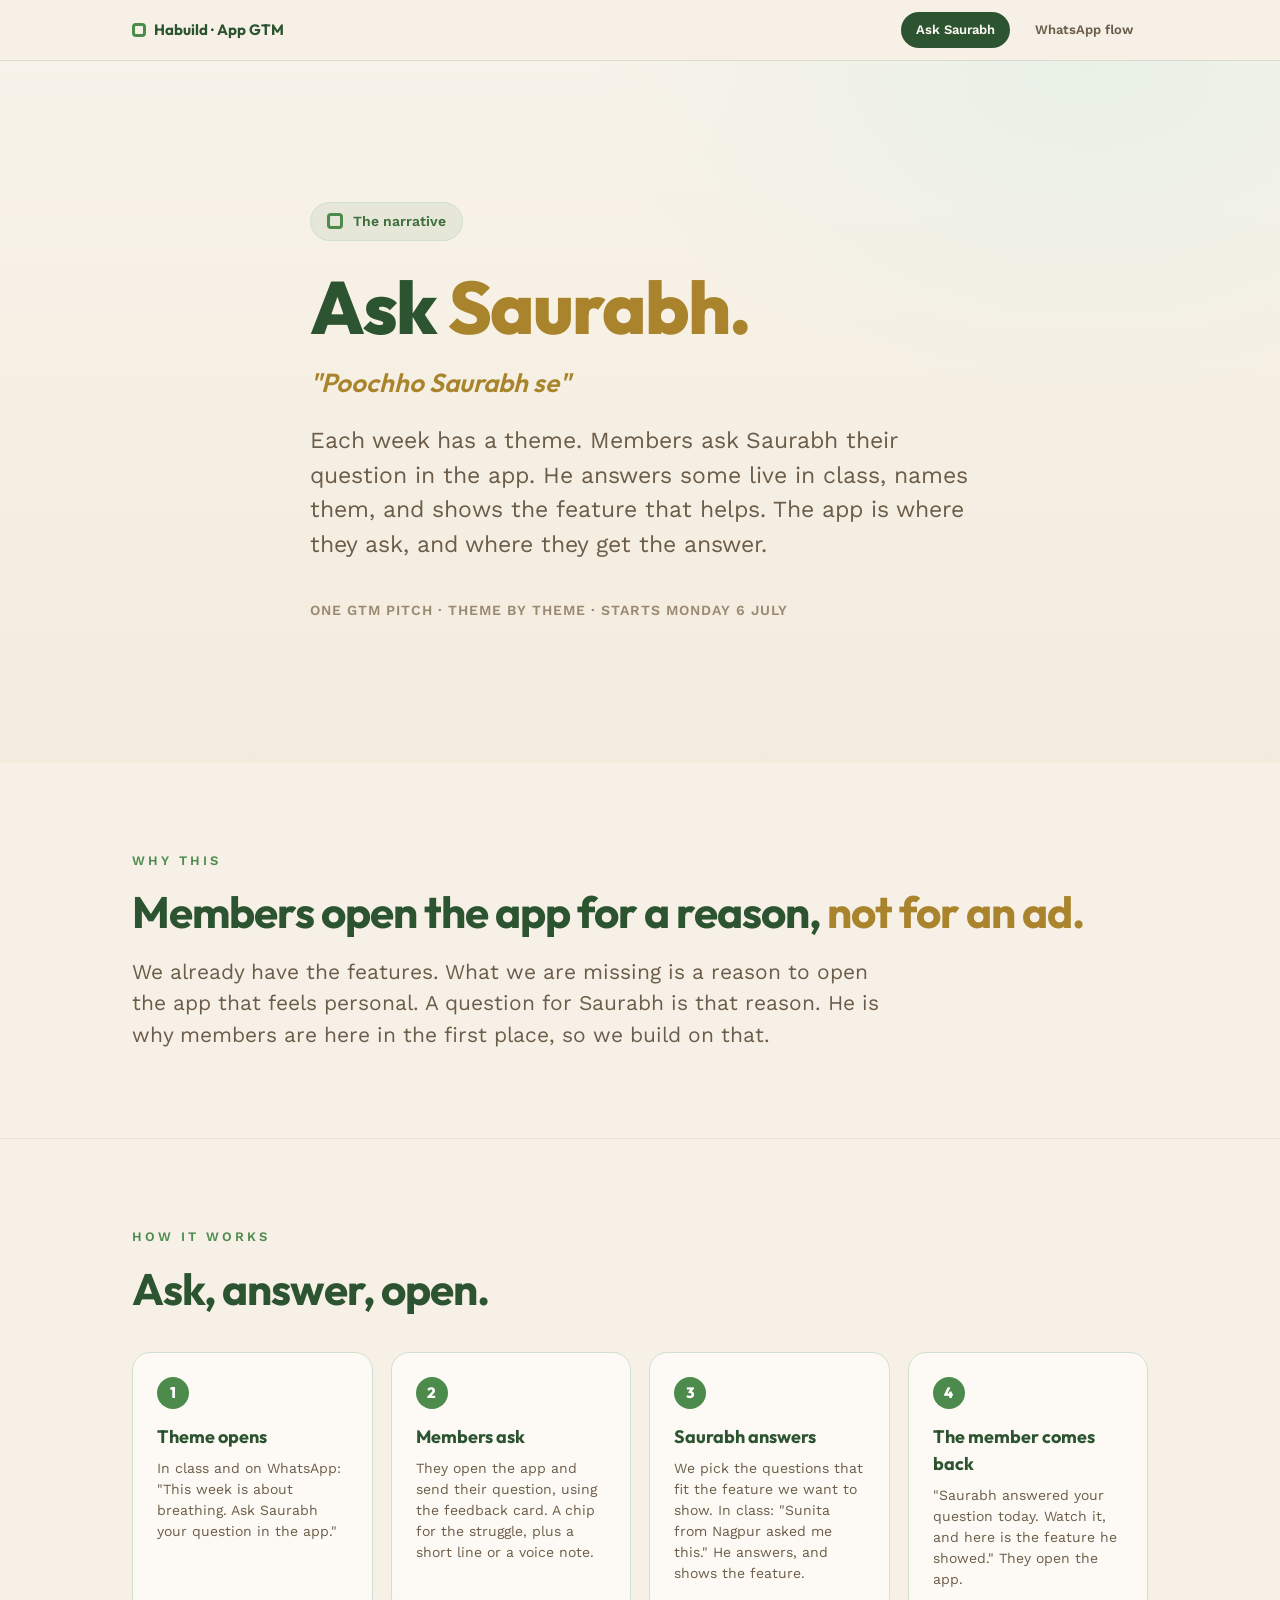
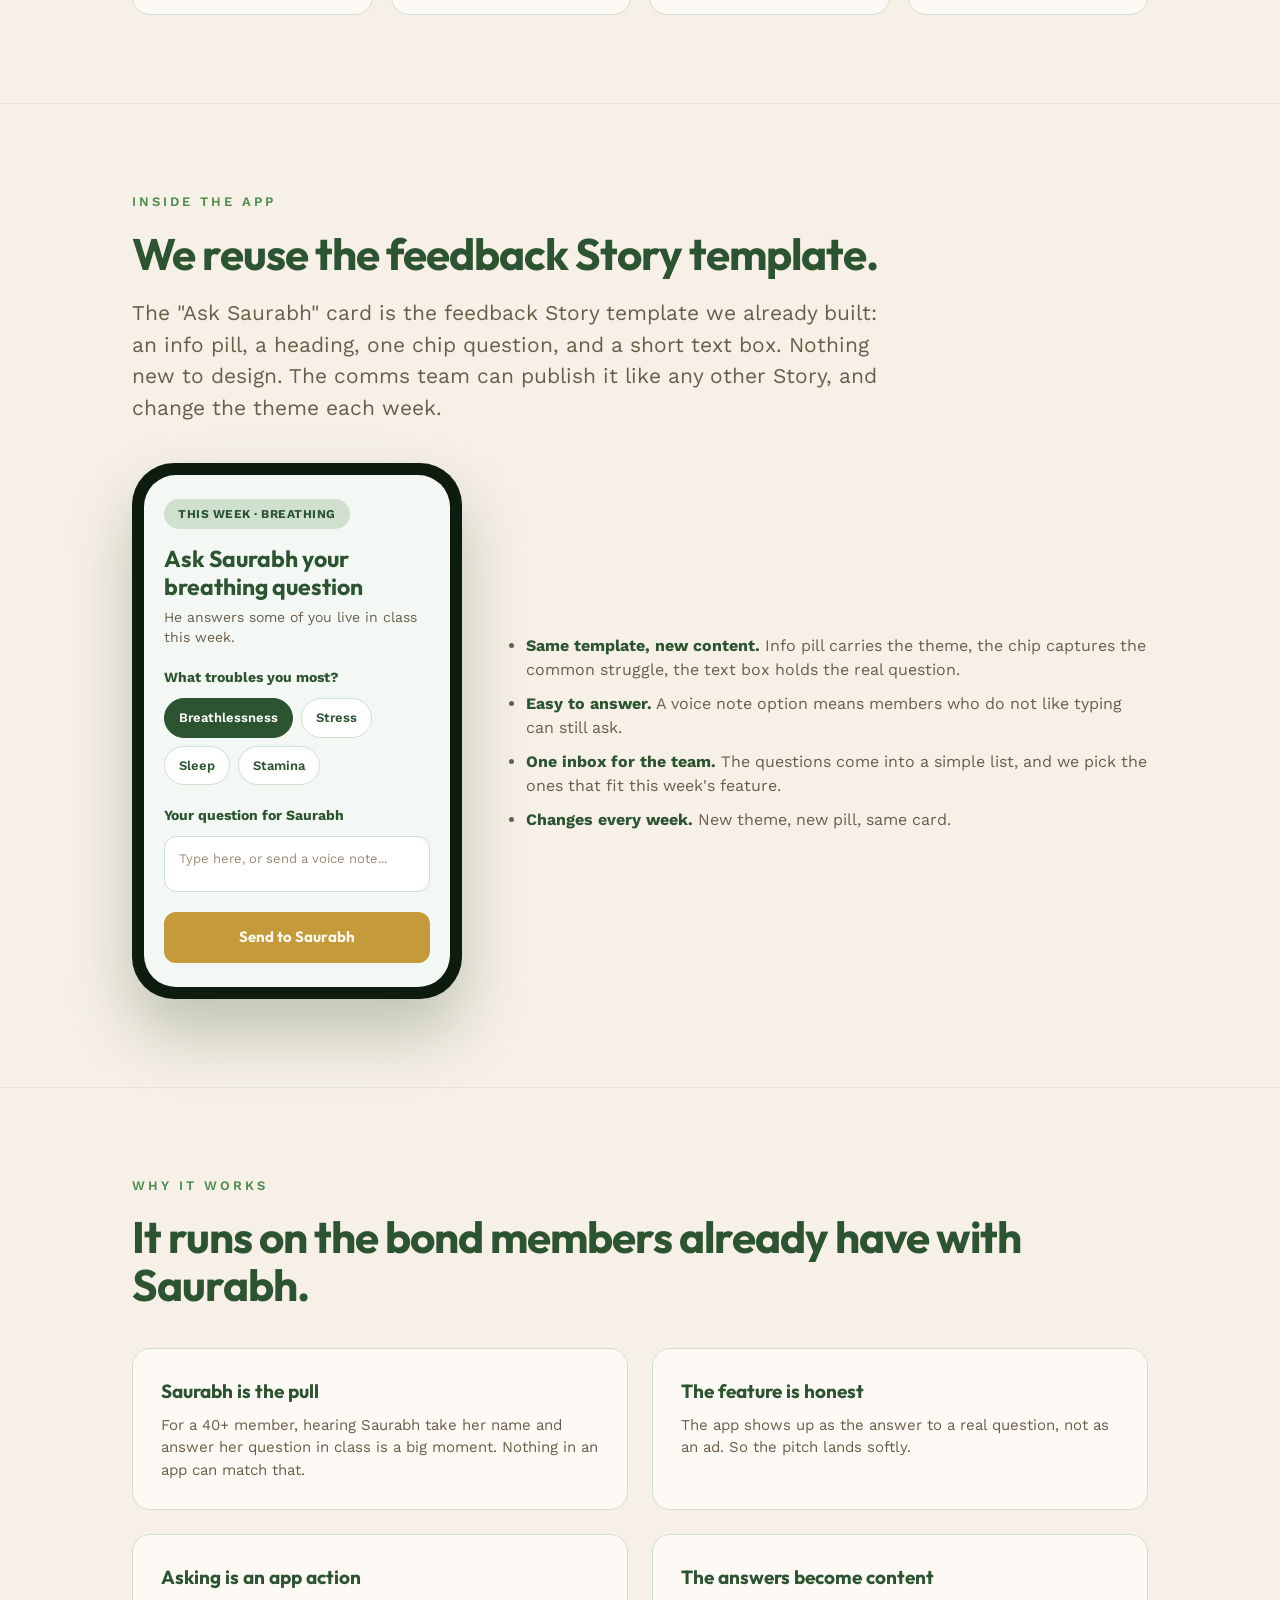
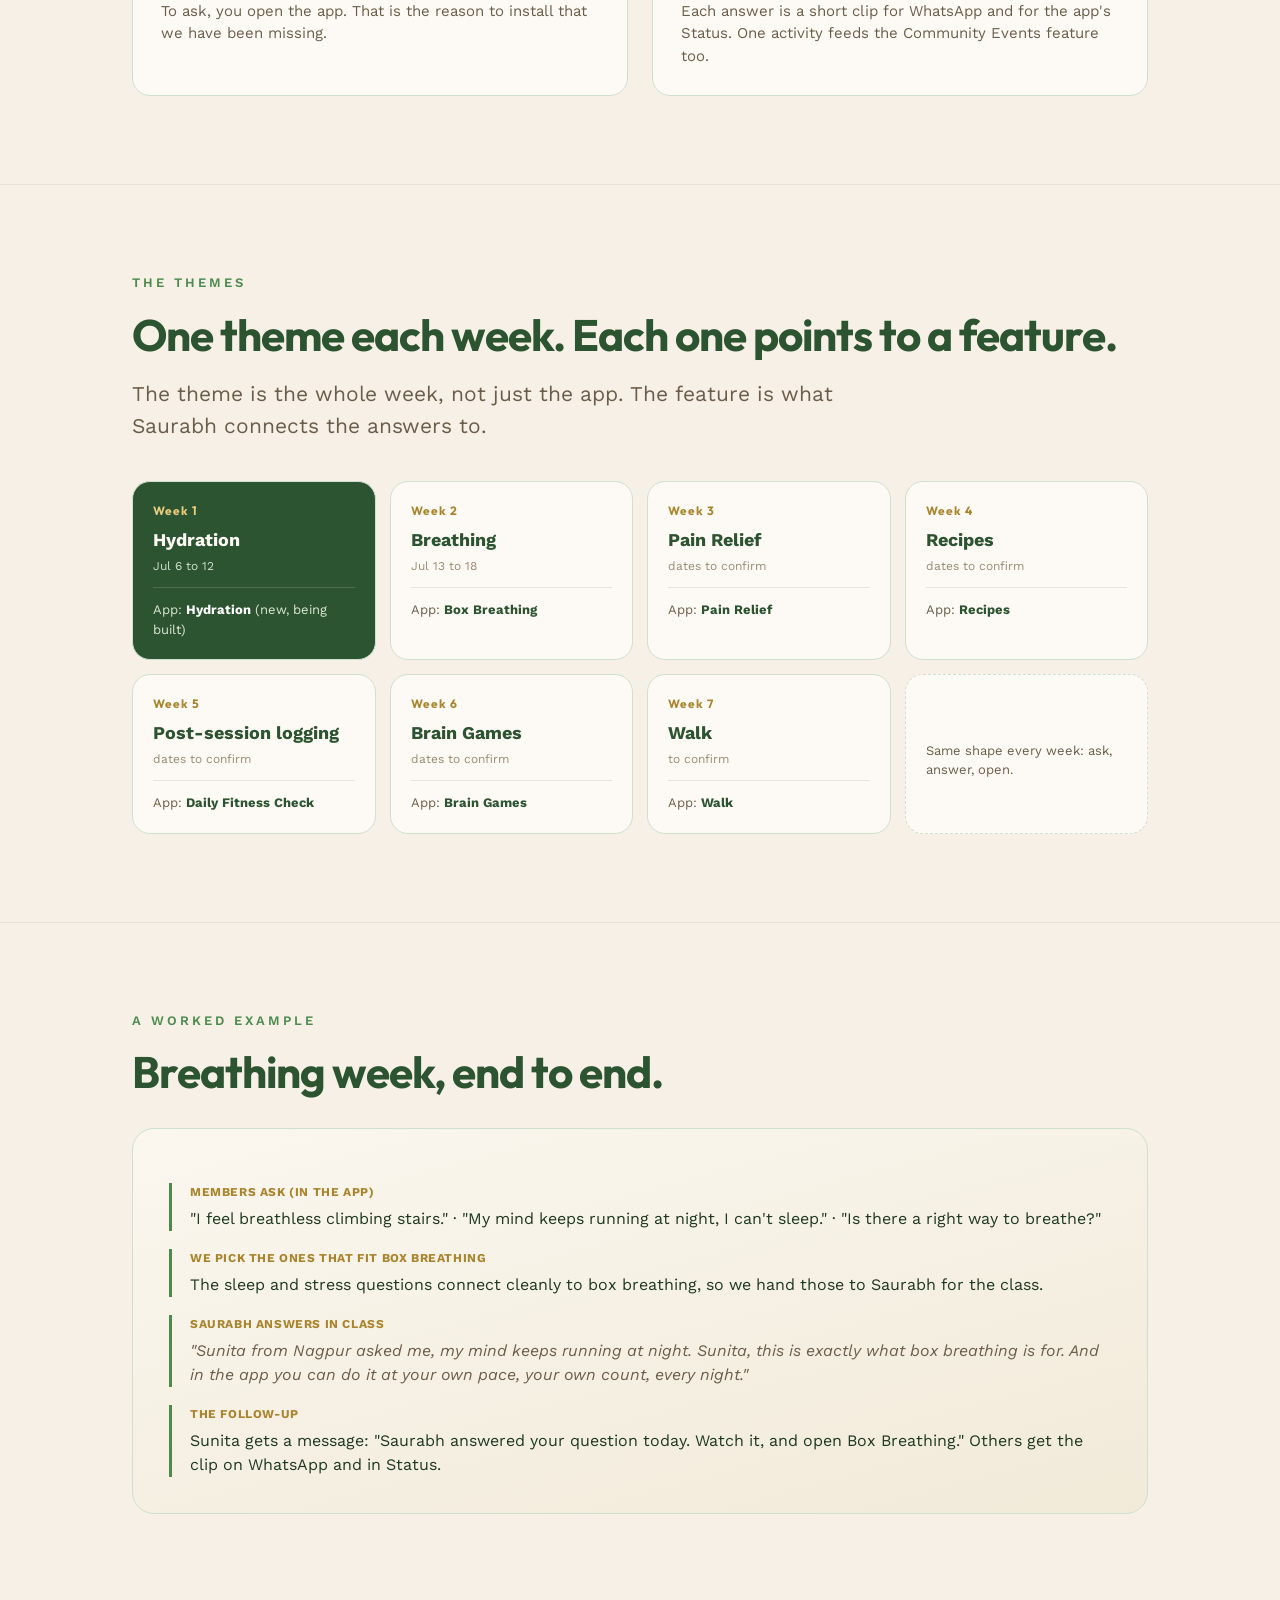
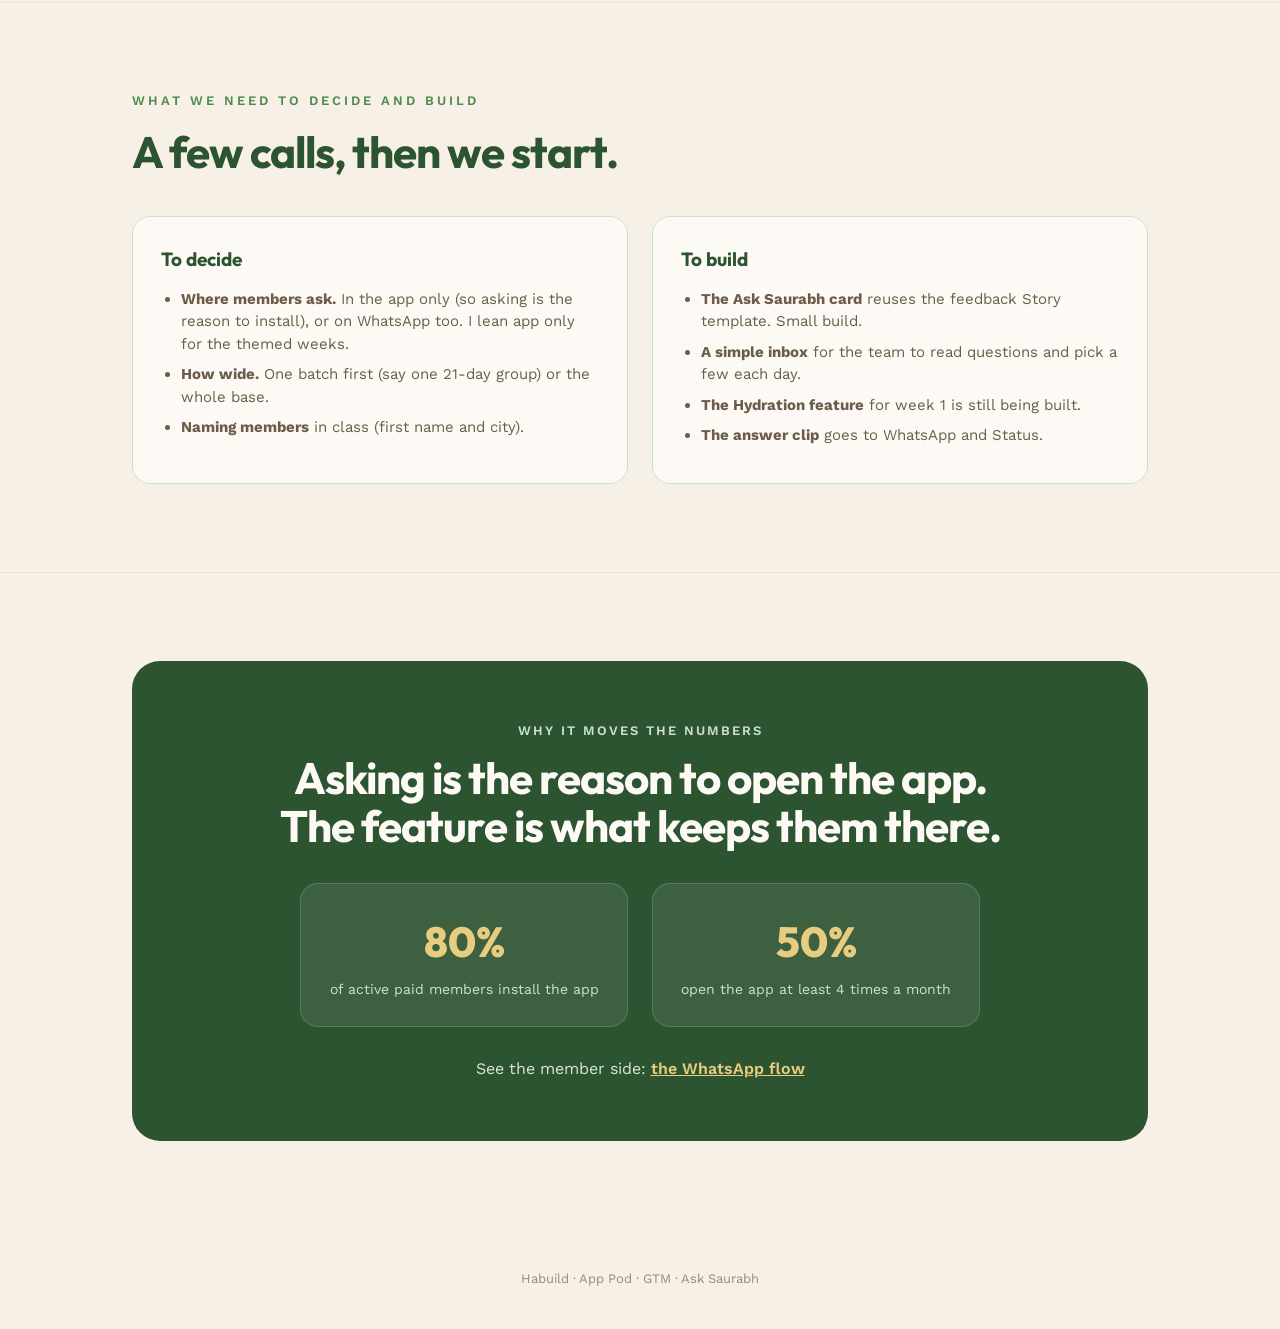
==== gtm-pitch-ask-saurabh.html @ f0193fdb "Add Ask Saurabh GTM pitch, set as landing" ====
<!DOCTYPE html>
<html lang="en">
<head>
<meta charset="UTF-8" />
<meta name="viewport" content="width=device-width, initial-scale=1.0" />
<title>Habuild App GTM · Ask Saurabh</title>
<link rel="stylesheet" href="deck.css">
<style>
  .askwrap{display:flex;gap:44px;align-items:center;margin-top:40px;flex-wrap:wrap;}
  .askphone{width:330px;flex-shrink:0;background:#0e1c10;border-radius:42px;padding:12px;box-shadow:0 34px 64px rgba(45,84,48,.28);}
  .askscreen{background:#f4f8f4;border-radius:32px;overflow:hidden;padding:24px 20px;}
  .story-pill{display:inline-block;font-size:12px;font-weight:700;color:#2d5430;background:#cfe0cf;padding:6px 14px;border-radius:999px;letter-spacing:.5px;}
  .story-h{font-family:'Outfit';font-weight:700;font-size:23px;color:#2d5430;margin-top:16px;line-height:1.2;}
  .story-sub{font-size:14px;color:#6b5d49;margin-top:8px;line-height:1.4;}
  .story-q{margin-top:20px;}
  .story-q .qt{font-weight:700;font-size:14px;color:#2d5430;margin-bottom:10px;}
  .chips2{display:flex;flex-wrap:wrap;gap:8px;}
  .chip2{font-size:13px;font-weight:600;color:#2d5430;background:#fff;border:1.5px solid #cfe0cf;padding:9px 14px;border-radius:999px;}
  .chip2.sel{background:#2d5430;color:#fff;border-color:#2d5430;}
  .story-ta{margin-top:8px;background:#fff;border:1.5px solid #cfe0cf;border-radius:12px;padding:12px 14px;font-size:13px;color:#9a8a72;min-height:56px;}
  .story-submit{margin-top:20px;background:#c49a3a;color:#fffaf0;text-align:center;font-family:'Outfit';font-weight:700;font-size:15px;padding:14px;border-radius:12px;}
  .askcopy{flex:1;min-width:280px;}
  .askcopy ul{margin:14px 0 0 0;padding-left:20px;}
  .askcopy li{font-size:16px;color:var(--warm);margin-bottom:10px;}
  .askcopy li b{color:var(--sage-700);}
  .loopgrid{display:grid;grid-template-columns:repeat(4,1fr);gap:18px;margin-top:40px;}
  .loopcard{background:var(--ivory);border:1px solid var(--sage-200);border-radius:18px;padding:24px;}
  .loopcard .n{font-family:'Outfit';font-weight:800;font-size:15px;color:#fff;background:var(--sage-500);width:32px;height:32px;border-radius:50%;display:flex;align-items:center;justify-content:center;}
  .loopcard h3{font-size:18px;color:var(--sage-700);margin-top:14px;}
  .loopcard p{font-size:14px;margin-top:8px;}
  .theme-cal{display:grid;grid-template-columns:repeat(4,1fr);gap:14px;margin-top:40px;}
  .tcard{background:var(--ivory);border:1px solid var(--sage-200);border-radius:18px;padding:20px;}
  .tcard.hero-week{background:var(--sage-700);}
  .tcard .wk{font-family:'Outfit';font-weight:700;font-size:12px;color:var(--gold-dk);letter-spacing:1px;}
  .tcard.hero-week .wk{color:#e8cc80;}
  .tcard .th{font-weight:700;font-size:18px;color:var(--sage-700);margin-top:6px;}
  .tcard.hero-week .th{color:var(--ivory);}
  .tcard .dt{font-size:12px;color:var(--warm-light);margin-top:4px;}
  .tcard.hero-week .dt{color:var(--sage-200);}
  .tcard .conn{font-size:13px;color:var(--warm);margin-top:12px;padding-top:12px;border-top:1px solid rgba(45,84,48,.12);}
  .tcard.hero-week .conn{color:#dbe8d6;border-top-color:rgba(255,255,255,.15);}
  .tcard .conn b{color:var(--sage-700);}
  .tcard.hero-week .conn b{color:#fff;}
  .example{background:linear-gradient(165deg,#fbf7ef,#f1ead9);border:1px solid var(--sage-200);border-radius:22px;padding:36px;margin-top:32px;}
  .example .step{margin-top:18px;padding-left:18px;border-left:3px solid var(--sage-500);}
  .example .step .lab{font-size:12px;font-weight:700;letter-spacing:.6px;text-transform:uppercase;color:var(--gold-dk);}
  .example .step p{font-size:16px;color:var(--ink);margin-top:6px;}
  .example .step em{color:var(--warm);font-style:italic;}
  @media(max-width:900px){.loopgrid,.theme-cal{grid-template-columns:1fr 1fr;}.askwrap{flex-direction:column;}}
</style>
</head>
<body>

<nav class="decknav"><div class="inner">
  <span class="brand"><span class="sq"></span> Habuild · App GTM</span>
  <a class="active" href="gtm-pitch-ask-saurabh.html">Ask Saurabh</a>
  <a href="whatsapp-flow-mockup.html">WhatsApp flow</a>
</div></nav>

<section class="hero">
  <div class="wrap">
    <span class="badge"><span class="breath-sq"></span> The narrative</span>
    <h1>Ask <span class="gold">Saurabh.</span></h1>
    <div class="hindi">"Poochho Saurabh se"</div>
    <p class="sub">Each week has a theme. Members ask Saurabh their question in the app. He answers some live in class, names them, and shows the feature that helps. The app is where they ask, and where they get the answer.</p>
    <div class="meta">One GTM pitch · theme by theme · starts Monday 6 July</div>
  </div>
</section>

<section>
  <div class="wrap">
    <div class="eyebrow">Why this</div>
    <h2>Members open the app for a reason, <span class="gold">not for an ad.</span></h2>
    <p class="lead">We already have the features. What we are missing is a reason to open the app that feels personal. A question for Saurabh is that reason. He is why members are here in the first place, so we build on that.</p>
  </div>
</section>

<section>
  <div class="wrap">
    <div class="eyebrow">How it works</div>
    <h2>Ask, answer, open.</h2>
    <div class="loopgrid">
      <div class="loopcard"><div class="n">1</div><h3>Theme opens</h3><p>In class and on WhatsApp: "This week is about breathing. Ask Saurabh your question in the app."</p></div>
      <div class="loopcard"><div class="n">2</div><h3>Members ask</h3><p>They open the app and send their question, using the feedback card. A chip for the struggle, plus a short line or a voice note.</p></div>
      <div class="loopcard"><div class="n">3</div><h3>Saurabh answers</h3><p>We pick the questions that fit the feature we want to show. In class: "Sunita from Nagpur asked me this." He answers, and shows the feature.</p></div>
      <div class="loopcard"><div class="n">4</div><h3>The member comes back</h3><p>"Saurabh answered your question today. Watch it, and here is the feature he showed." They open the app.</p></div>
    </div>
  </div>
</section>

<section>
  <div class="wrap">
    <div class="eyebrow">Inside the app</div>
    <h2>We reuse the feedback Story template.</h2>
    <p class="lead">The "Ask Saurabh" card is the feedback Story template we already built: an info pill, a heading, one chip question, and a short text box. Nothing new to design. The comms team can publish it like any other Story, and change the theme each week.</p>
    <div class="askwrap">
      <div class="askphone"><div class="askscreen">
        <span class="story-pill">THIS WEEK · BREATHING</span>
        <div class="story-h">Ask Saurabh your breathing question</div>
        <div class="story-sub">He answers some of you live in class this week.</div>
        <div class="story-q">
          <div class="qt">What troubles you most?</div>
          <div class="chips2">
            <span class="chip2 sel">Breathlessness</span>
            <span class="chip2">Stress</span>
            <span class="chip2">Sleep</span>
            <span class="chip2">Stamina</span>
          </div>
        </div>
        <div class="story-q">
          <div class="qt">Your question for Saurabh</div>
          <div class="story-ta">Type here, or send a voice note...</div>
        </div>
        <div class="story-submit">Send to Saurabh</div>
      </div></div>
      <div class="askcopy">
        <ul>
          <li><b>Same template, new content.</b> Info pill carries the theme, the chip captures the common struggle, the text box holds the real question.</li>
          <li><b>Easy to answer.</b> A voice note option means members who do not like typing can still ask.</li>
          <li><b>One inbox for the team.</b> The questions come into a simple list, and we pick the ones that fit this week's feature.</li>
          <li><b>Changes every week.</b> New theme, new pill, same card.</li>
        </ul>
      </div>
    </div>
  </div>
</section>

<section>
  <div class="wrap">
    <div class="eyebrow">Why it works</div>
    <h2>It runs on the bond members already have with Saurabh.</h2>
    <div class="grid2">
      <div class="gcard"><h3>Saurabh is the pull</h3><p style="font-size:15px;color:var(--warm);margin-top:8px;">For a 40+ member, hearing Saurabh take her name and answer her question in class is a big moment. Nothing in an app can match that.</p></div>
      <div class="gcard"><h3>The feature is honest</h3><p style="font-size:15px;color:var(--warm);margin-top:8px;">The app shows up as the answer to a real question, not as an ad. So the pitch lands softly.</p></div>
      <div class="gcard"><h3>Asking is an app action</h3><p style="font-size:15px;color:var(--warm);margin-top:8px;">To ask, you open the app. That is the reason to install that we have been missing.</p></div>
      <div class="gcard"><h3>The answers become content</h3><p style="font-size:15px;color:var(--warm);margin-top:8px;">Each answer is a short clip for WhatsApp and for the app's Status. One activity feeds the Community Events feature too.</p></div>
    </div>
  </div>
</section>

<section>
  <div class="wrap">
    <div class="eyebrow">The themes</div>
    <h2>One theme each week. Each one points to a feature.</h2>
    <p class="lead">The theme is the whole week, not just the app. The feature is what Saurabh connects the answers to.</p>
    <div class="theme-cal">
      <div class="tcard hero-week"><div class="wk">Week 1</div><div class="th">Hydration</div><div class="dt">Jul 6 to 12</div><div class="conn">App: <b>Hydration</b> (new, being built)</div></div>
      <div class="tcard"><div class="wk">Week 2</div><div class="th">Breathing</div><div class="dt">Jul 13 to 18</div><div class="conn">App: <b>Box Breathing</b></div></div>
      <div class="tcard"><div class="wk">Week 3</div><div class="th">Pain Relief</div><div class="dt">dates to confirm</div><div class="conn">App: <b>Pain Relief</b></div></div>
      <div class="tcard"><div class="wk">Week 4</div><div class="th">Recipes</div><div class="dt">dates to confirm</div><div class="conn">App: <b>Recipes</b></div></div>
      <div class="tcard"><div class="wk">Week 5</div><div class="th">Post-session logging</div><div class="dt">dates to confirm</div><div class="conn">App: <b>Daily Fitness Check</b></div></div>
      <div class="tcard"><div class="wk">Week 6</div><div class="th">Brain Games</div><div class="dt">dates to confirm</div><div class="conn">App: <b>Brain Games</b></div></div>
      <div class="tcard"><div class="wk">Week 7</div><div class="th">Walk</div><div class="dt">to confirm</div><div class="conn">App: <b>Walk</b></div></div>
      <div class="tcard" style="display:flex;align-items:center;justify-content:center;border-style:dashed;"><div class="conn" style="border:none;padding:0;">Same shape every week: ask, answer, open.</div></div>
    </div>
  </div>
</section>

<section>
  <div class="wrap">
    <div class="eyebrow">A worked example</div>
    <h2>Breathing week, end to end.</h2>
    <div class="example">
      <div class="step"><div class="lab">Members ask (in the app)</div><p>"I feel breathless climbing stairs." · "My mind keeps running at night, I can't sleep." · "Is there a right way to breathe?"</p></div>
      <div class="step"><div class="lab">We pick the ones that fit Box Breathing</div><p>The sleep and stress questions connect cleanly to box breathing, so we hand those to Saurabh for the class.</p></div>
      <div class="step"><div class="lab">Saurabh answers in class</div><p><em>"Sunita from Nagpur asked me, my mind keeps running at night. Sunita, this is exactly what box breathing is for. And in the app you can do it at your own pace, your own count, every night."</em></p></div>
      <div class="step"><div class="lab">The follow-up</div><p>Sunita gets a message: "Saurabh answered your question today. Watch it, and open Box Breathing." Others get the clip on WhatsApp and in Status.</p></div>
    </div>
  </div>
</section>

<section>
  <div class="wrap">
    <div class="eyebrow">What we need to decide and build</div>
    <h2>A few calls, then we start.</h2>
    <div class="grid2">
      <div class="gcard"><h3>To decide</h3><ul>
        <li><b>Where members ask.</b> In the app only (so asking is the reason to install), or on WhatsApp too. I lean app only for the themed weeks.</li>
        <li><b>How wide.</b> One batch first (say one 21-day group) or the whole base.</li>
        <li><b>Naming members</b> in class (first name and city).</li>
      </ul></div>
      <div class="gcard"><h3>To build</h3><ul>
        <li><b>The Ask Saurabh card</b> reuses the feedback Story template. Small build.</li>
        <li><b>A simple inbox</b> for the team to read questions and pick a few each day.</li>
        <li><b>The Hydration feature</b> for week 1 is still being built.</li>
        <li><b>The answer clip</b> goes to WhatsApp and Status.</li>
      </ul></div>
    </div>
  </div>
</section>

<section style="border-bottom:none;">
  <div class="wrap">
    <div class="close">
      <div class="small">Why it moves the numbers</div>
      <h2 style="margin-top:14px;">Asking is the reason to open the app.<br>The feature is what keeps them there.</h2>
      <div class="metricrow">
        <div class="metric"><div class="num">80%</div><div class="lbl">of active paid members install the app</div></div>
        <div class="metric"><div class="num">50%</div><div class="lbl">open the app at least 4 times a month</div></div>
      </div>
      <p style="color:#dbe8d6;margin-top:30px;font-size:16px;">See the member side: <a href="whatsapp-flow-mockup.html" style="color:#e8cc80;font-weight:600;">the WhatsApp flow</a></p>
    </div>
  </div>
</section>

<footer>Habuild · App Pod · GTM · Ask Saurabh</footer>
</body>
</html>
---- deck.css ----
/* Habuild GTM deck, shared styles */
@import url('https://fonts.googleapis.com/css2?family=Outfit:wght@400;500;600;700;800&family=Work+Sans:wght@300;400;500;600&display=swap');

:root{
 --cream:#f6f0e6; --cream-2:#efe7d8; --ivory:#fdfaf5;
 --ink:#1e3820; --sage-700:#2d5430; --sage-600:#3d6e3d; --sage-500:#4d8b4d;
 --sage-200:#cfe0cf; --sage-100:#e6f0e6;
 --warm:#6b5d49; --warm-light:#9a8a72;
 --gold:#c49a3a; --gold-dk:#a9842c;
 --maxw:1080px;
}
*{box-sizing:border-box;margin:0;padding:0}
html{scroll-behavior:smooth}
body{font-family:'Work Sans',system-ui,sans-serif;color:var(--ink);background:var(--cream);line-height:1.5;-webkit-font-smoothing:antialiased;}
h1,h2,h3,.dek{font-family:'Outfit',sans-serif;}
.wrap{max-width:var(--maxw);margin:0 auto;padding:0 32px;}
section{padding:88px 0;border-bottom:1px solid rgba(45,84,48,.08);}
.eyebrow{font-weight:600;font-size:13px;letter-spacing:3px;text-transform:uppercase;color:var(--sage-500);margin-bottom:18px;}
h2{font-size:44px;font-weight:700;line-height:1.08;color:var(--sage-700);letter-spacing:-1px;}
h2 .gold{color:var(--gold-dk);}
.lead{font-size:21px;color:var(--warm);max-width:760px;margin-top:20px;}
p{font-size:17px;color:var(--warm);}
em{font-style:italic;}

/* top deck nav */
.decknav{position:sticky;top:0;z-index:50;background:rgba(246,240,230,.92);backdrop-filter:blur(8px);border-bottom:1px solid rgba(45,84,48,.12);}
.decknav .inner{max-width:var(--maxw);margin:0 auto;padding:12px 32px;display:flex;align-items:center;gap:10px;flex-wrap:wrap;}
.decknav .brand{font-family:'Outfit';font-weight:700;color:var(--sage-700);font-size:15px;margin-right:auto;display:flex;align-items:center;gap:8px;}
.decknav .brand .sq{width:14px;height:14px;border:3px solid var(--sage-500);border-radius:4px;}
.decknav a{font-weight:600;font-size:13px;color:var(--warm);text-decoration:none;padding:7px 14px;border-radius:999px;border:1px solid transparent;}
.decknav a:hover{background:rgba(77,139,77,.08);}
.decknav a.active{background:var(--sage-700);color:var(--ivory);}

/* hero */
.hero{min-height:78vh;display:flex;flex-direction:column;justify-content:center;
 background:radial-gradient(900px 600px at 85% 0%, #e9f1e7 0%, rgba(233,241,231,0) 55%),linear-gradient(180deg,#f8f3ea 0%, #f3ebdd 100%);border-bottom:none;}
.hero .badge{display:inline-flex;align-items:center;gap:10px;font-weight:600;font-size:14px;color:var(--sage-600);background:rgba(77,139,77,.10);border:1px solid var(--sage-200);padding:8px 16px;border-radius:999px;width:max-content;}
.breath-sq{width:16px;height:16px;border:3px solid var(--sage-500);border-radius:4px;}
.hero h1{font-size:74px;font-weight:800;line-height:1.03;color:var(--sage-700);letter-spacing:-2px;margin:28px 0 0;}
.hero h1 .gold{color:var(--gold-dk);}
.hero .hindi{font-family:'Outfit';font-style:italic;font-weight:600;font-size:26px;color:var(--gold-dk);margin-top:18px;}
.hero .sub{font-size:23px;color:var(--warm);max-width:660px;margin-top:22px;}
.hero .meta{margin-top:38px;font-size:14px;letter-spacing:1px;color:var(--warm-light);text-transform:uppercase;font-weight:600;}

/* stats */
.statgrid{display:grid;grid-template-columns:repeat(3,1fr);gap:24px;margin-top:48px;}
.stat{background:var(--ivory);border:1px solid var(--sage-200);border-radius:20px;padding:32px;}
.stat .num{font-family:'Outfit';font-weight:800;font-size:50px;color:var(--gold-dk);line-height:1;}
.stat .lbl{margin-top:12px;font-size:15px;color:var(--warm);}

/* shift / feature-pattern band */
.band{background:var(--sage-700);color:var(--ivory);border-radius:28px;padding:60px;text-align:center;}
.band .small{color:var(--sage-200);font-weight:600;letter-spacing:2px;text-transform:uppercase;font-size:13px;}
.band h2{color:var(--ivory);font-size:40px;margin-top:14px;}
.band h2 .gold{color:#e8cc80;}
.band p{color:#dbe8d6;font-size:20px;max-width:680px;margin:20px auto 0;}
.band p b{color:#fff;}

/* narrative cards */
.narr-grid{display:grid;grid-template-columns:1fr 1fr;gap:28px;margin-top:48px;}
.narr{border-radius:24px;padding:40px;border:1px solid var(--sage-200);position:relative;overflow:hidden;}
.narr.a{background:linear-gradient(165deg,#fbf7ef,#f1ead9);}
.narr.b{background:linear-gradient(165deg,#eef4ec,#e3eede);}
.narr .tag{font-weight:700;font-size:13px;letter-spacing:2px;text-transform:uppercase;color:var(--sage-500);}
.narr h3{font-size:30px;color:var(--sage-700);margin-top:14px;line-height:1.12;font-weight:700;}
.narr .hindi{font-size:16px;color:var(--gold-dk);font-weight:600;margin-top:6px;font-style:italic;}
.narr .why{margin-top:20px;font-size:16px;color:var(--warm);}
.narr .sigwrap{margin-top:24px;padding-top:22px;border-top:1px dashed rgba(45,84,48,.2);}
.narr .siglabel{font-size:12px;letter-spacing:1.5px;text-transform:uppercase;color:var(--warm-light);font-weight:600;}
.narr .sig{margin-top:8px;font-family:'Outfit';font-weight:600;font-size:19px;color:var(--sage-700);}
.narr .quote{margin-top:18px;font-size:15px;color:var(--warm);font-style:italic;background:rgba(255,255,255,.55);border-left:3px solid var(--sage-500);padding:14px 16px;border-radius:8px;}
.narr .gobtn{display:inline-flex;margin-top:24px;background:var(--sage-700);color:var(--ivory);font-family:'Outfit';font-weight:700;font-size:15px;padding:13px 24px;border-radius:999px;text-decoration:none;}
.narr.a .gobtn{background:var(--gold);box-shadow:0 10px 24px rgba(169,132,44,.3);}

.when{display:grid;grid-template-columns:1fr 1fr;gap:20px;margin-top:28px;}
.when div{background:var(--ivory);border:1px solid var(--sage-200);border-radius:16px;padding:22px;font-size:15px;color:var(--warm);}
.when b{color:var(--sage-700);}

/* calendar */
.cal{display:grid;grid-template-columns:repeat(6,1fr);gap:14px;margin-top:44px;}
.week{background:var(--ivory);border:1px solid var(--sage-200);border-radius:18px;padding:20px 16px;display:flex;flex-direction:column;gap:8px;}
.week .wk{font-family:'Outfit';font-weight:700;font-size:13px;color:var(--gold-dk);letter-spacing:1px;}
.week .dt{font-size:12px;color:var(--warm-light);}
.week .feat{font-weight:600;font-size:15px;color:var(--sage-700);margin-top:4px;}
.week .second{font-size:13px;color:var(--warm);}
.week.hero-week{background:var(--sage-700);}
.week.hero-week .wk{color:#e8cc80;}.week.hero-week .dt{color:var(--sage-200);}
.week.hero-week .feat,.week.hero-week .second{color:var(--ivory);}

/* engine beats */
.beats{display:grid;grid-template-columns:repeat(3,1fr);gap:20px;margin-top:36px;}
.beat{background:var(--ivory);border:1px solid var(--sage-200);border-radius:20px;padding:28px;position:relative;}
.beat .n{font-family:'Outfit';font-weight:800;font-size:15px;color:var(--ivory);background:var(--sage-500);width:34px;height:34px;border-radius:50%;display:flex;align-items:center;justify-content:center;}
.beat h3{font-size:22px;color:var(--sage-700);margin-top:16px;}
.beat p{margin-top:8px;font-size:14px;}

/* DETAILED feature blocks */
.feat-block{background:var(--ivory);border:1px solid var(--sage-200);border-radius:22px;padding:30px;margin-top:22px;}
.feat-head{display:flex;align-items:center;gap:14px;flex-wrap:wrap;margin-bottom:8px;}
.feat-head .wkbadge{font-family:'Outfit';font-weight:700;font-size:12px;letter-spacing:1px;color:var(--gold-dk);background:rgba(196,154,58,.12);padding:6px 12px;border-radius:999px;}
.feat-head h3{font-size:26px;color:var(--sage-700);font-weight:700;}
.feat-head .hero-tag{font-size:11px;font-weight:700;letter-spacing:1px;text-transform:uppercase;color:#fff;background:var(--sage-500);padding:4px 10px;border-radius:999px;}
.feat-cols{display:grid;grid-template-columns:1.3fr 1fr 1fr;gap:18px;margin-top:18px;}
.fcol{background:var(--cream);border:1px solid rgba(45,84,48,.10);border-radius:14px;padding:18px 18px 20px;}
.fcol .ch{display:flex;align-items:center;gap:8px;font-family:'Outfit';font-weight:700;font-size:13px;letter-spacing:.5px;color:var(--sage-600);text-transform:uppercase;margin-bottom:12px;}
.fcol .ch .ic{font-size:16px;}
.fcol .hi{font-size:15.5px;color:var(--ink);line-height:1.5;font-weight:500;}
.fcol .en{font-size:13.5px;color:var(--warm-light);margin-top:10px;font-style:italic;line-height:1.45;}
.fcol .wa{font-size:14.5px;color:var(--warm);line-height:1.5;}
.fcol .actline{font-size:14.5px;color:var(--warm);line-height:1.5;}
.fcol .actline b{color:var(--sage-700);}

/* guardrails */
.grid2{display:grid;grid-template-columns:1fr 1fr;gap:24px;margin-top:40px;}
.gcard{background:var(--ivory);border:1px solid var(--sage-200);border-radius:18px;padding:28px;}
.gcard h3{font-size:19px;color:var(--sage-700);}
.gcard ul{margin:14px 0 0 0;padding-left:20px;}
.gcard li{font-size:15px;color:var(--warm);margin-bottom:8px;}

/* cta button */
.cta-btn{display:inline-flex;align-items:center;gap:12px;margin-top:32px;background:var(--gold);color:#fffaf0;font-family:'Outfit';font-weight:700;font-size:18px;padding:18px 34px;border-radius:999px;text-decoration:none;box-shadow:0 14px 30px rgba(169,132,44,.32);transition:transform .15s ease;}
.cta-btn:hover{transform:translateY(-2px);}
.cta-btn.ghost{background:transparent;color:var(--sage-700);border:2px solid var(--sage-500);box-shadow:none;}

/* close */
.close{background:var(--sage-700);color:var(--ivory);border-radius:28px;padding:60px;text-align:center;}
.close h2{color:var(--ivory);}
.close .small{color:var(--sage-200);font-weight:600;letter-spacing:2px;text-transform:uppercase;font-size:13px;}
.metricrow{display:grid;grid-template-columns:1fr 1fr;gap:24px;max-width:680px;margin:34px auto 0;}
.metric{background:rgba(255,255,255,.08);border:1px solid rgba(255,255,255,.16);border-radius:18px;padding:26px;}
.metric .num{font-family:'Outfit';font-weight:800;font-size:42px;color:#e8cc80;}
.metric .lbl{font-size:14px;color:var(--sage-200);margin-top:6px;}
footer{padding:40px 0;text-align:center;color:var(--warm-light);font-size:13px;}

/* expandable feature detail */
.incol{background:var(--cream);border:1px solid rgba(45,84,48,.10);border-radius:14px;padding:18px;margin-top:16px;}
.incol .ch,.exp summary .ch{display:flex;align-items:center;gap:8px;font-family:'Outfit';font-weight:700;font-size:13px;letter-spacing:.5px;color:var(--sage-600);text-transform:uppercase;}
.incol .hi{font-size:16px;color:var(--ink);line-height:1.5;font-weight:500;margin-top:12px;}
.incol .en{font-size:14px;color:var(--warm-light);margin-top:10px;font-style:italic;line-height:1.45;}
details.exp{background:var(--cream);border:1px solid rgba(45,84,48,.12);border-radius:14px;margin-top:12px;overflow:hidden;}
details.exp summary{cursor:pointer;list-style:none;padding:16px 18px;font-family:'Outfit';font-weight:700;font-size:14px;color:var(--sage-700);display:flex;align-items:center;gap:10px;}
details.exp summary::-webkit-details-marker{display:none;}
details.exp summary .cnt{font-weight:500;color:var(--warm-light);font-size:13px;}
details.exp summary .chev{margin-left:auto;color:var(--sage-500);font-size:20px;transition:transform .2s ease;font-family:'Work Sans';}
details.exp[open] summary .chev{transform:rotate(90deg);}
details.exp[open] summary{border-bottom:1px solid rgba(45,84,48,.10);}
details.exp .ibody{padding:6px 18px 18px;}
.msg{background:var(--ivory);border:1px solid rgba(45,84,48,.10);border-radius:12px;padding:13px 15px;margin-top:11px;}
.msg .mlabel{font-size:11px;font-weight:700;letter-spacing:.6px;text-transform:uppercase;color:var(--gold-dk);margin-bottom:7px;}
.msg .en{font-size:14.5px;color:var(--ink);line-height:1.5;}
.msg .hg{font-size:13px;color:var(--warm);font-style:italic;margin-top:7px;line-height:1.45;padding-top:7px;border-top:1px dotted rgba(45,84,48,.15);}

@media(max-width:900px){
 h2{font-size:32px;} .hero h1{font-size:46px;}
 .statgrid,.narr-grid,.cal,.beats,.grid2,.metricrow,.when,.feat-cols{grid-template-columns:1fr;}
 section{padding:56px 0;} .band,.close{padding:36px 22px;}
}
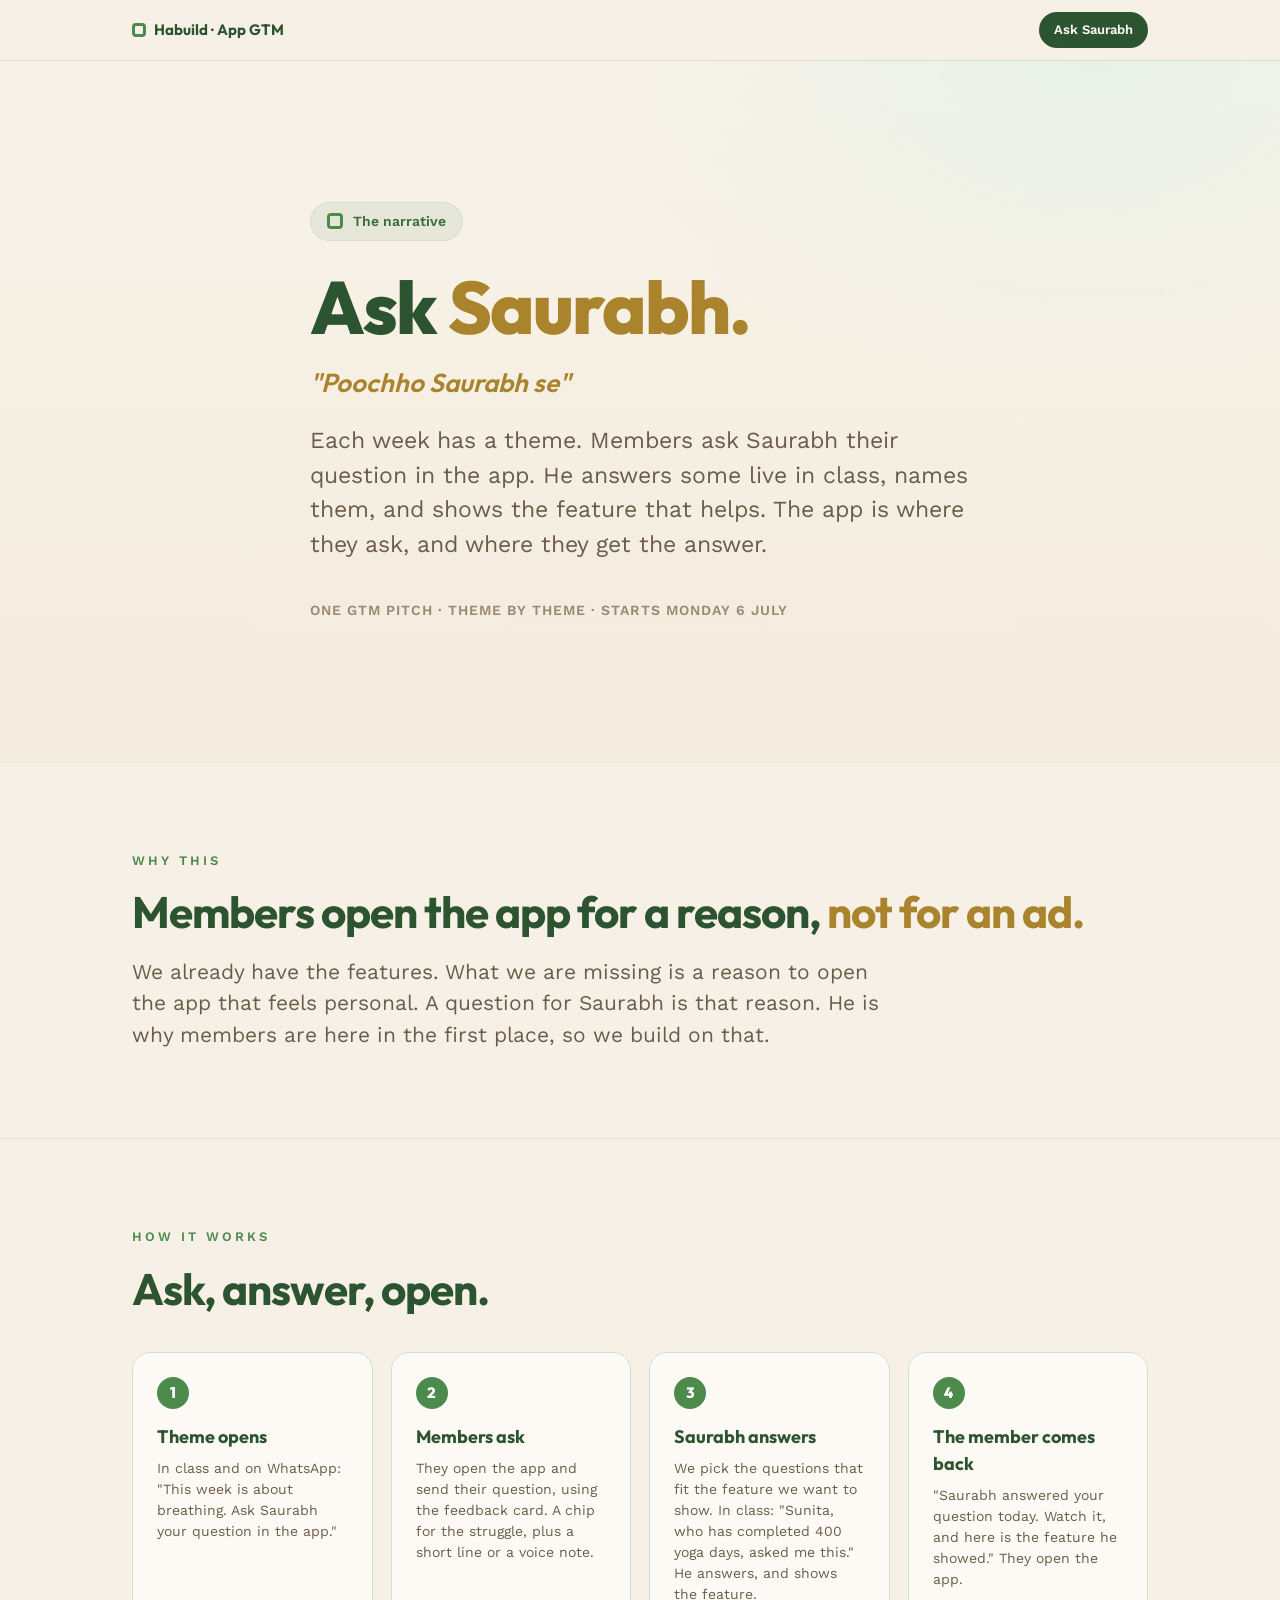
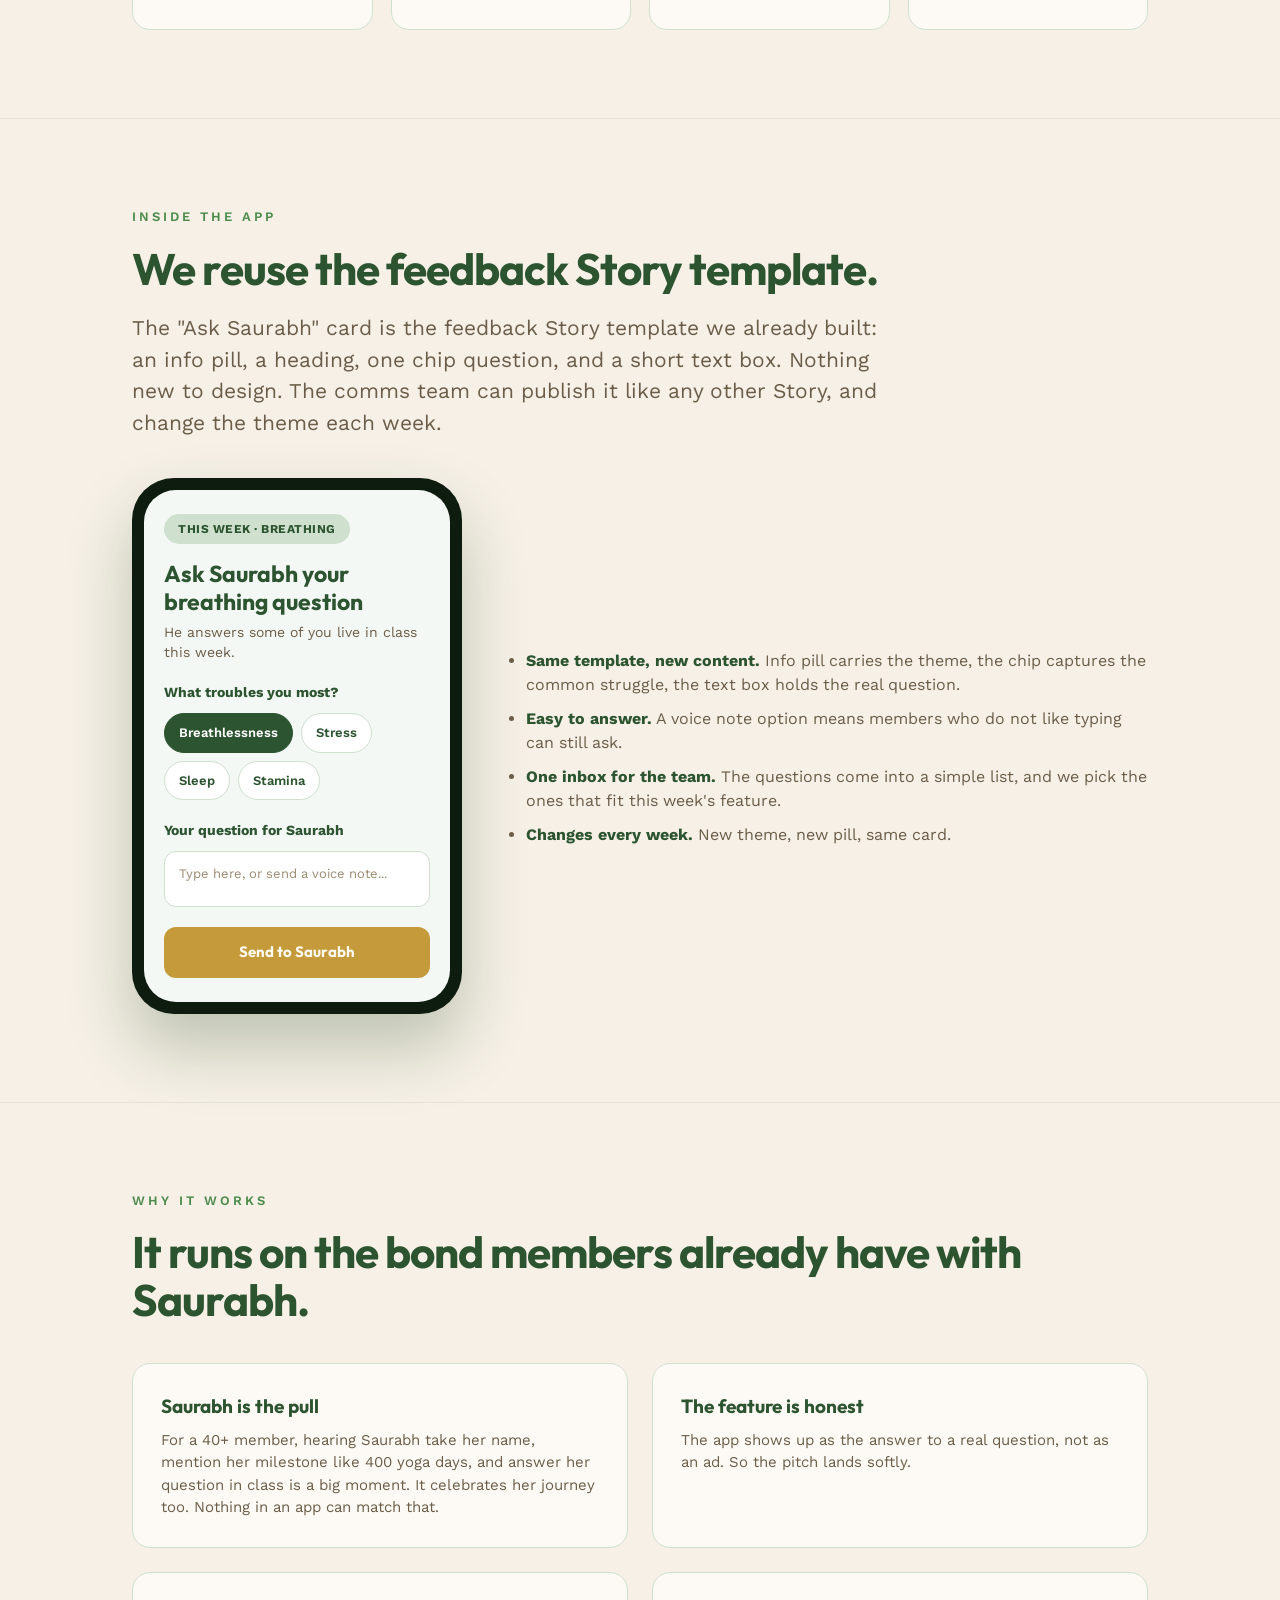
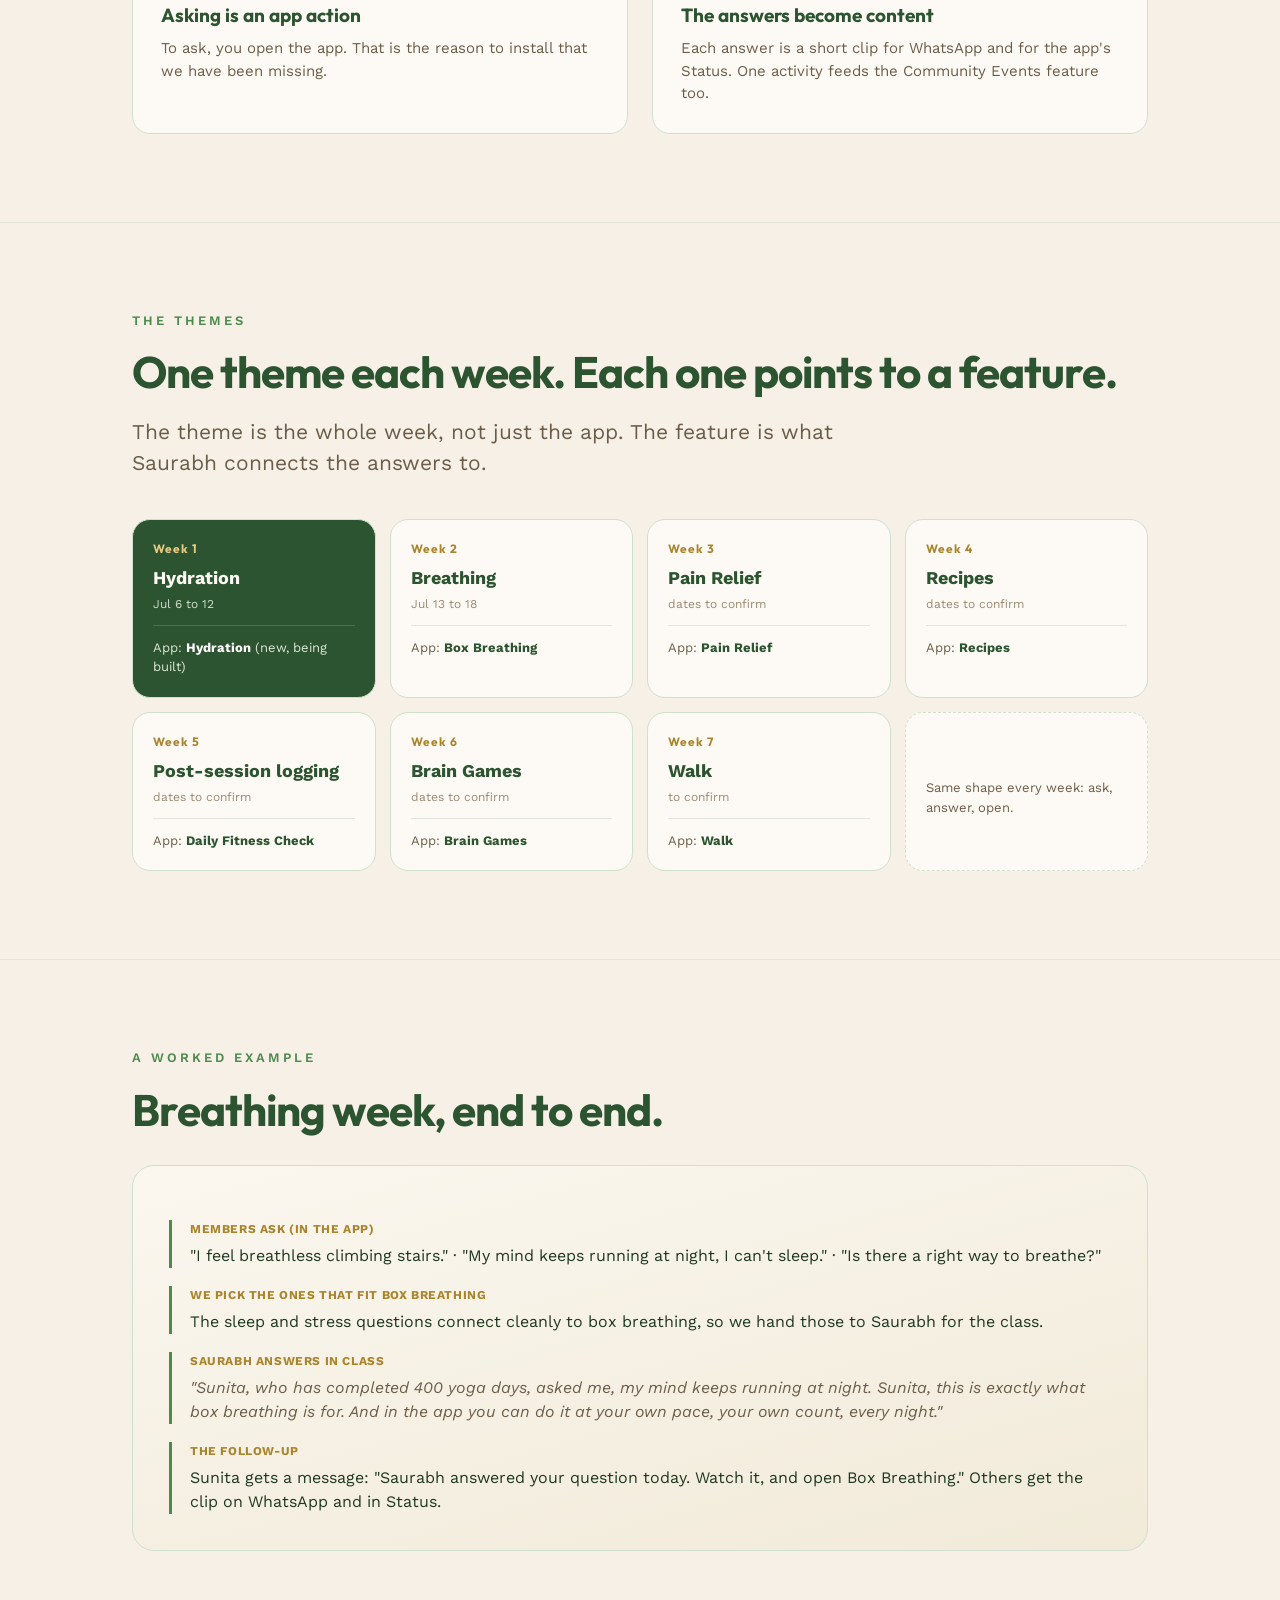
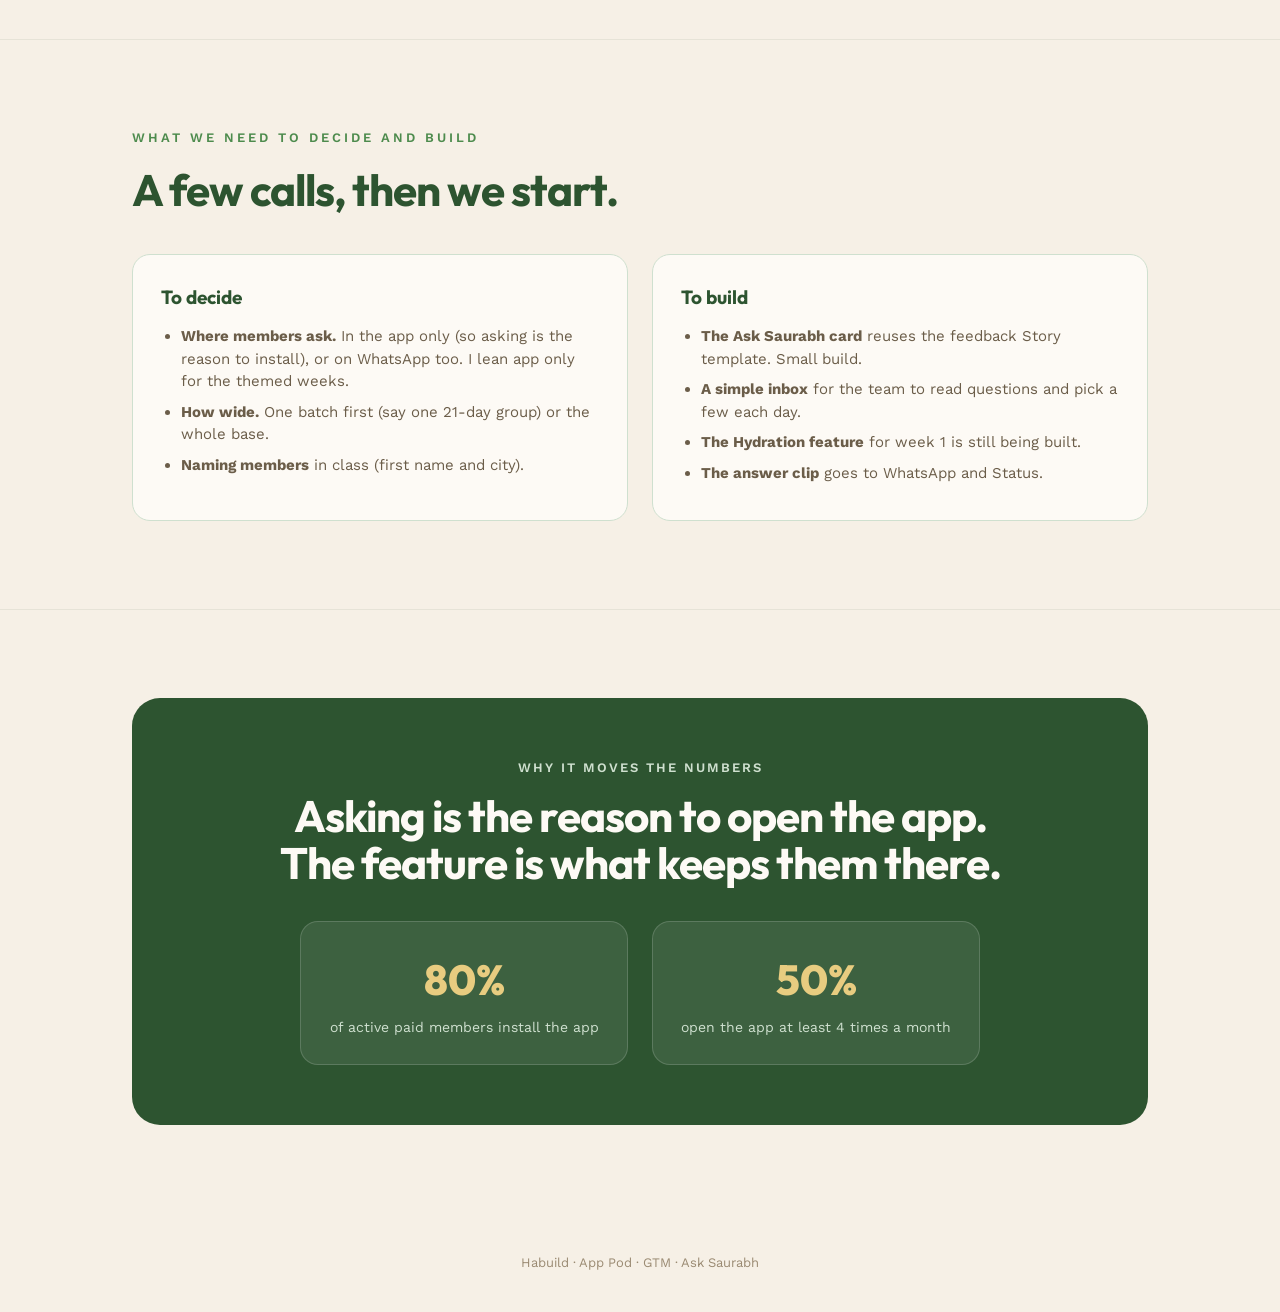
==== commit eea23920: "Remove WhatsApp flow link; frame member naming as an achievement" ====
--- a/gtm-pitch-ask-saurabh.html
+++ b/gtm-pitch-ask-saurabh.html
@@ -54,7 +54,6 @@
 <nav class="decknav"><div class="inner">
   <span class="brand"><span class="sq"></span> Habuild · App GTM</span>
   <a class="active" href="gtm-pitch-ask-saurabh.html">Ask Saurabh</a>
-  <a href="whatsapp-flow-mockup.html">WhatsApp flow</a>
 </div></nav>
 
 <section class="hero">
@@ -82,7 +81,7 @@
     <div class="loopgrid">
       <div class="loopcard"><div class="n">1</div><h3>Theme opens</h3><p>In class and on WhatsApp: "This week is about breathing. Ask Saurabh your question in the app."</p></div>
       <div class="loopcard"><div class="n">2</div><h3>Members ask</h3><p>They open the app and send their question, using the feedback card. A chip for the struggle, plus a short line or a voice note.</p></div>
-      <div class="loopcard"><div class="n">3</div><h3>Saurabh answers</h3><p>We pick the questions that fit the feature we want to show. In class: "Sunita from Nagpur asked me this." He answers, and shows the feature.</p></div>
+      <div class="loopcard"><div class="n">3</div><h3>Saurabh answers</h3><p>We pick the questions that fit the feature we want to show. In class: "Sunita, who has completed 400 yoga days, asked me this." He answers, and shows the feature.</p></div>
       <div class="loopcard"><div class="n">4</div><h3>The member comes back</h3><p>"Saurabh answered your question today. Watch it, and here is the feature he showed." They open the app.</p></div>
     </div>
   </div>
@@ -130,7 +129,7 @@
     <div class="eyebrow">Why it works</div>
     <h2>It runs on the bond members already have with Saurabh.</h2>
     <div class="grid2">
-      <div class="gcard"><h3>Saurabh is the pull</h3><p style="font-size:15px;color:var(--warm);margin-top:8px;">For a 40+ member, hearing Saurabh take her name and answer her question in class is a big moment. Nothing in an app can match that.</p></div>
+      <div class="gcard"><h3>Saurabh is the pull</h3><p style="font-size:15px;color:var(--warm);margin-top:8px;">For a 40+ member, hearing Saurabh take her name, mention her milestone like 400 yoga days, and answer her question in class is a big moment. It celebrates her journey too. Nothing in an app can match that.</p></div>
       <div class="gcard"><h3>The feature is honest</h3><p style="font-size:15px;color:var(--warm);margin-top:8px;">The app shows up as the answer to a real question, not as an ad. So the pitch lands softly.</p></div>
       <div class="gcard"><h3>Asking is an app action</h3><p style="font-size:15px;color:var(--warm);margin-top:8px;">To ask, you open the app. That is the reason to install that we have been missing.</p></div>
       <div class="gcard"><h3>The answers become content</h3><p style="font-size:15px;color:var(--warm);margin-top:8px;">Each answer is a short clip for WhatsApp and for the app's Status. One activity feeds the Community Events feature too.</p></div>
@@ -163,7 +162,7 @@
     <div class="example">
       <div class="step"><div class="lab">Members ask (in the app)</div><p>"I feel breathless climbing stairs." · "My mind keeps running at night, I can't sleep." · "Is there a right way to breathe?"</p></div>
       <div class="step"><div class="lab">We pick the ones that fit Box Breathing</div><p>The sleep and stress questions connect cleanly to box breathing, so we hand those to Saurabh for the class.</p></div>
-      <div class="step"><div class="lab">Saurabh answers in class</div><p><em>"Sunita from Nagpur asked me, my mind keeps running at night. Sunita, this is exactly what box breathing is for. And in the app you can do it at your own pace, your own count, every night."</em></p></div>
+      <div class="step"><div class="lab">Saurabh answers in class</div><p><em>"Sunita, who has completed 400 yoga days, asked me, my mind keeps running at night. Sunita, this is exactly what box breathing is for. And in the app you can do it at your own pace, your own count, every night."</em></p></div>
       <div class="step"><div class="lab">The follow-up</div><p>Sunita gets a message: "Saurabh answered your question today. Watch it, and open Box Breathing." Others get the clip on WhatsApp and in Status.</p></div>
     </div>
   </div>
@@ -198,7 +197,6 @@
         <div class="metric"><div class="num">80%</div><div class="lbl">of active paid members install the app</div></div>
         <div class="metric"><div class="num">50%</div><div class="lbl">open the app at least 4 times a month</div></div>
       </div>
-      <p style="color:#dbe8d6;margin-top:30px;font-size:16px;">See the member side: <a href="whatsapp-flow-mockup.html" style="color:#e8cc80;font-weight:600;">the WhatsApp flow</a></p>
     </div>
   </div>
 </section>
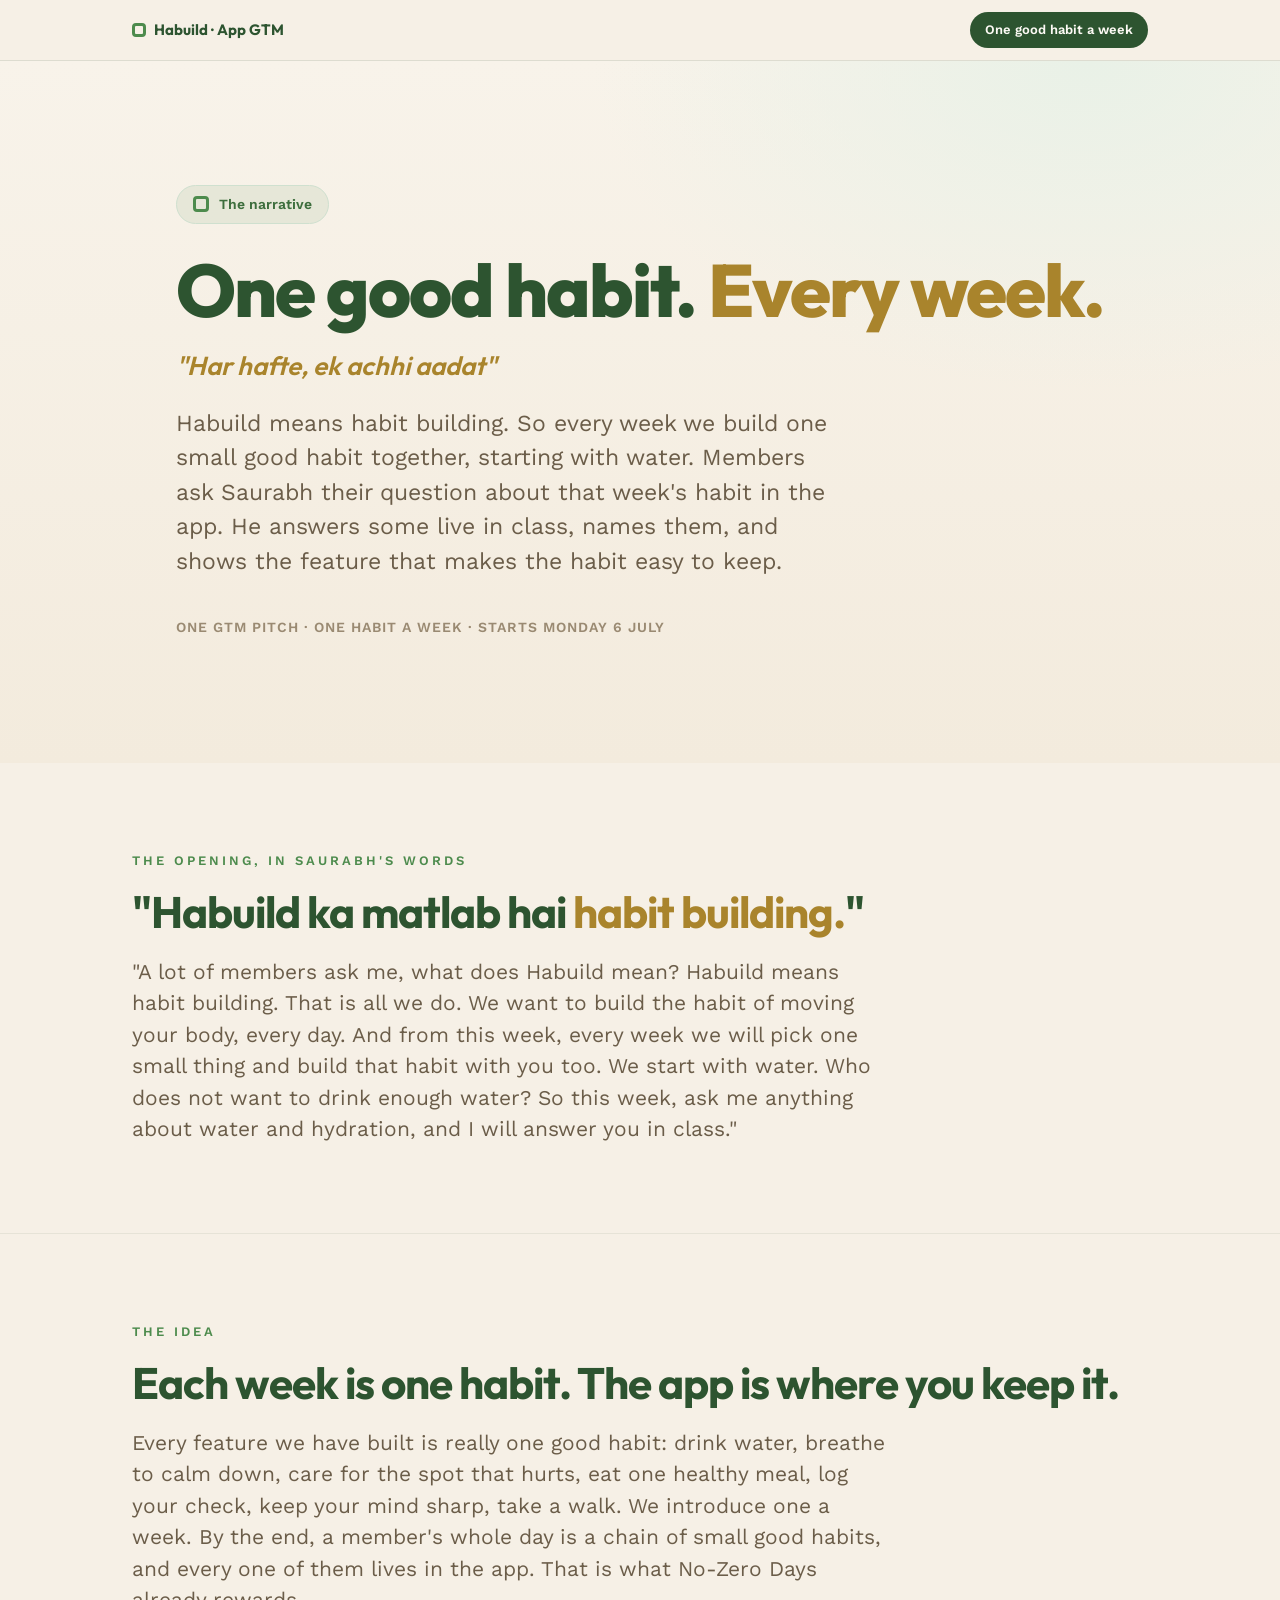
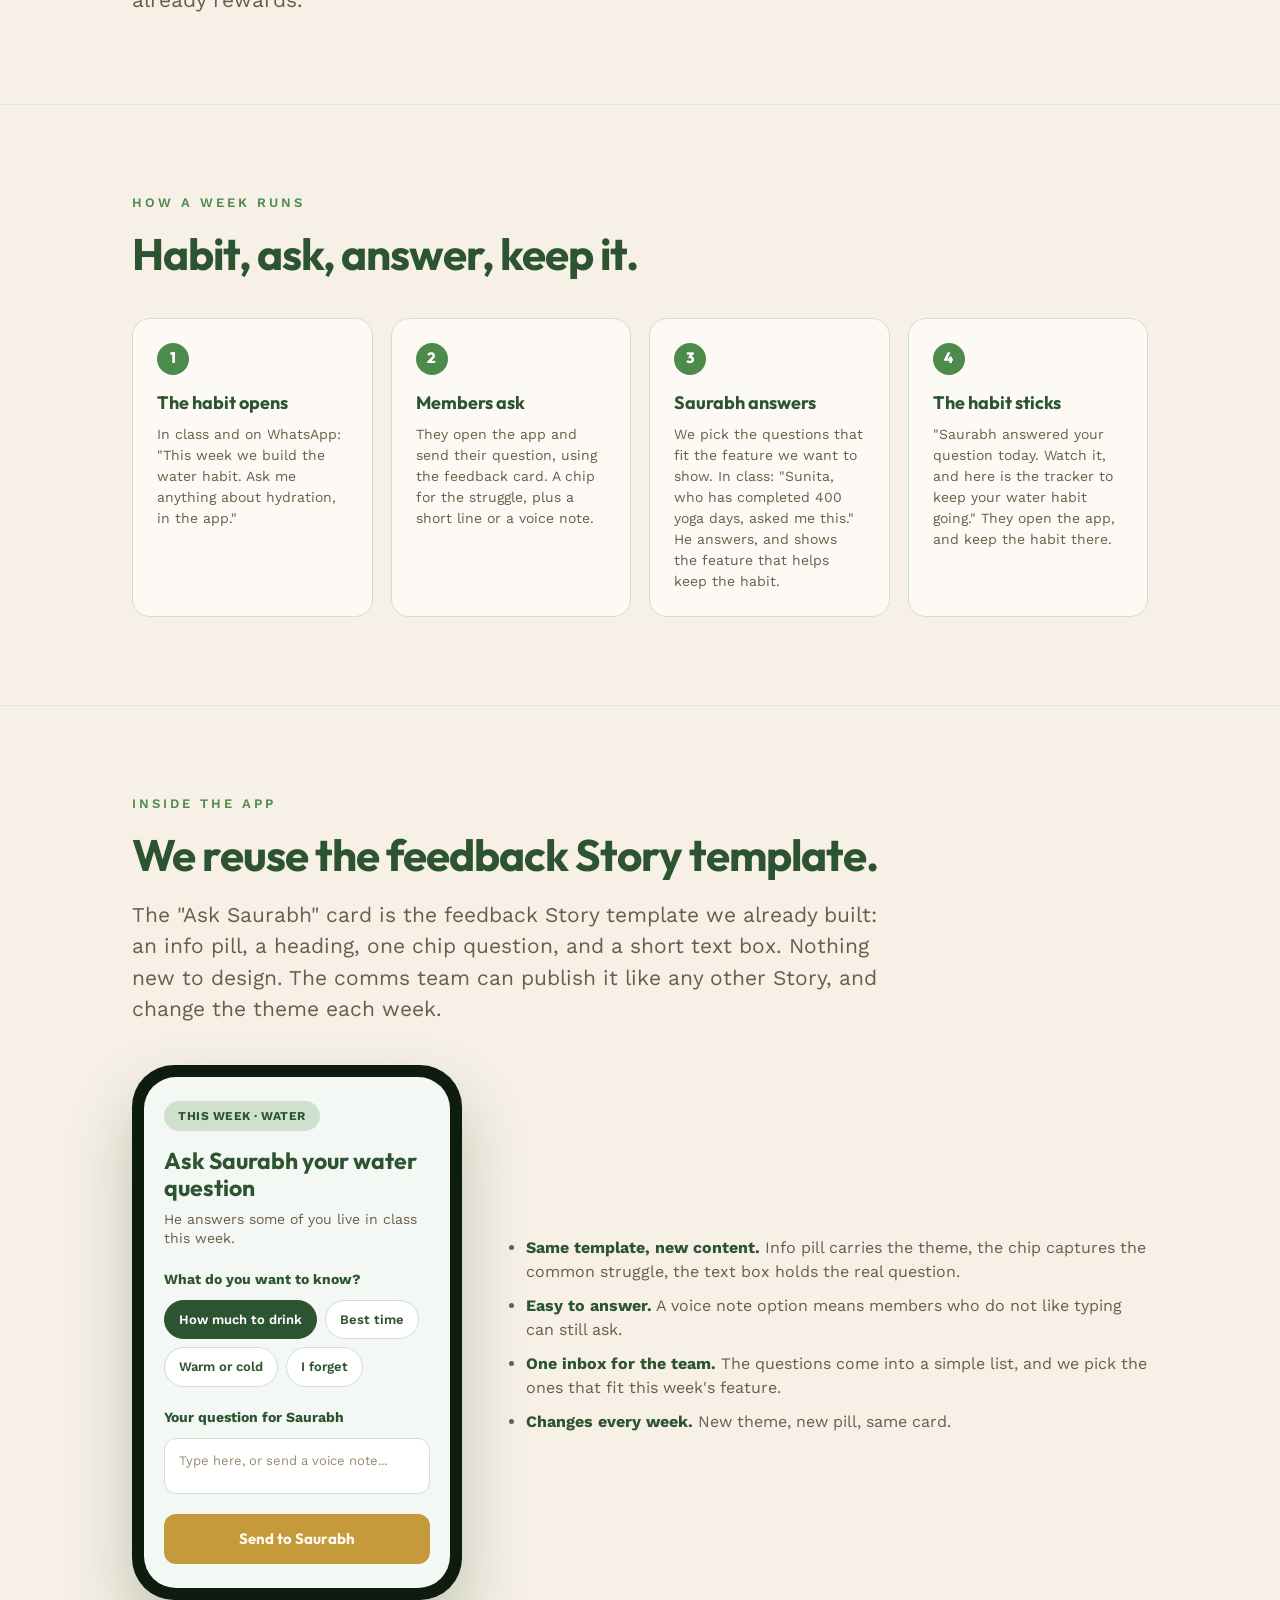
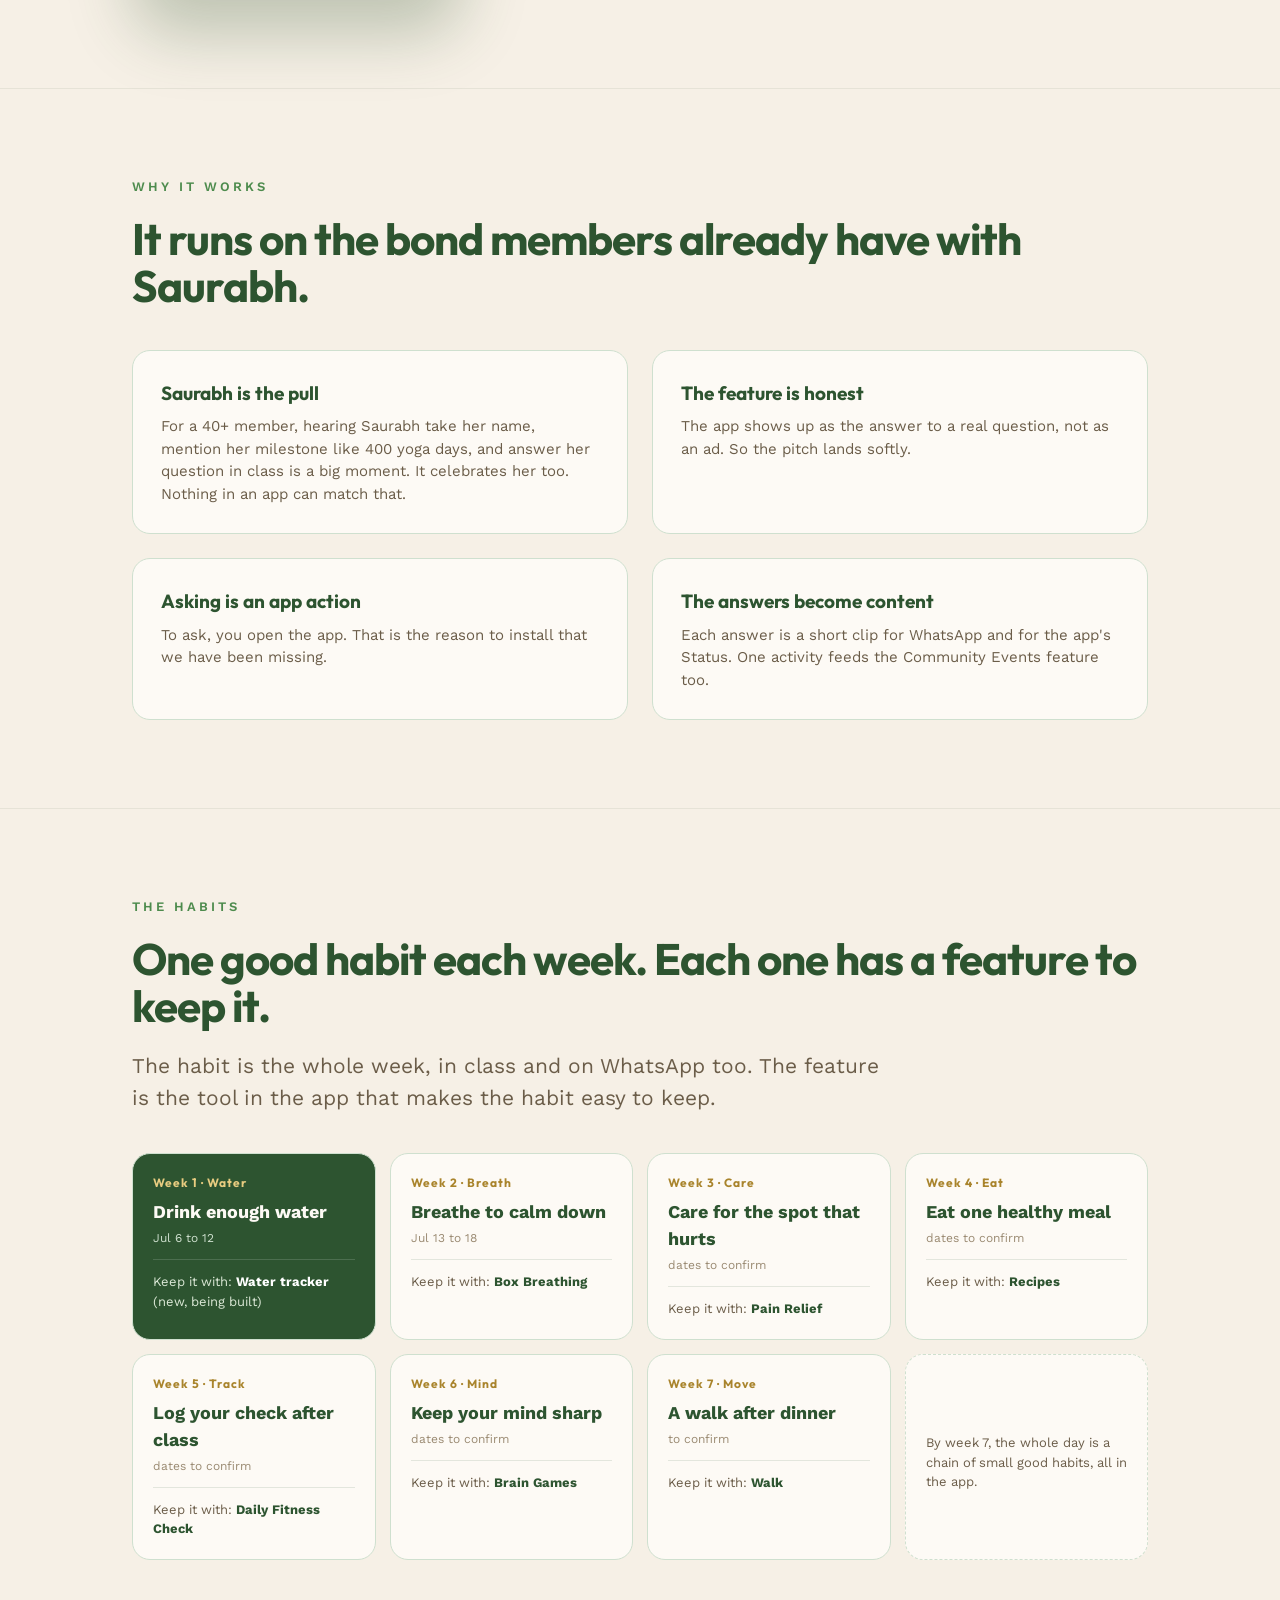
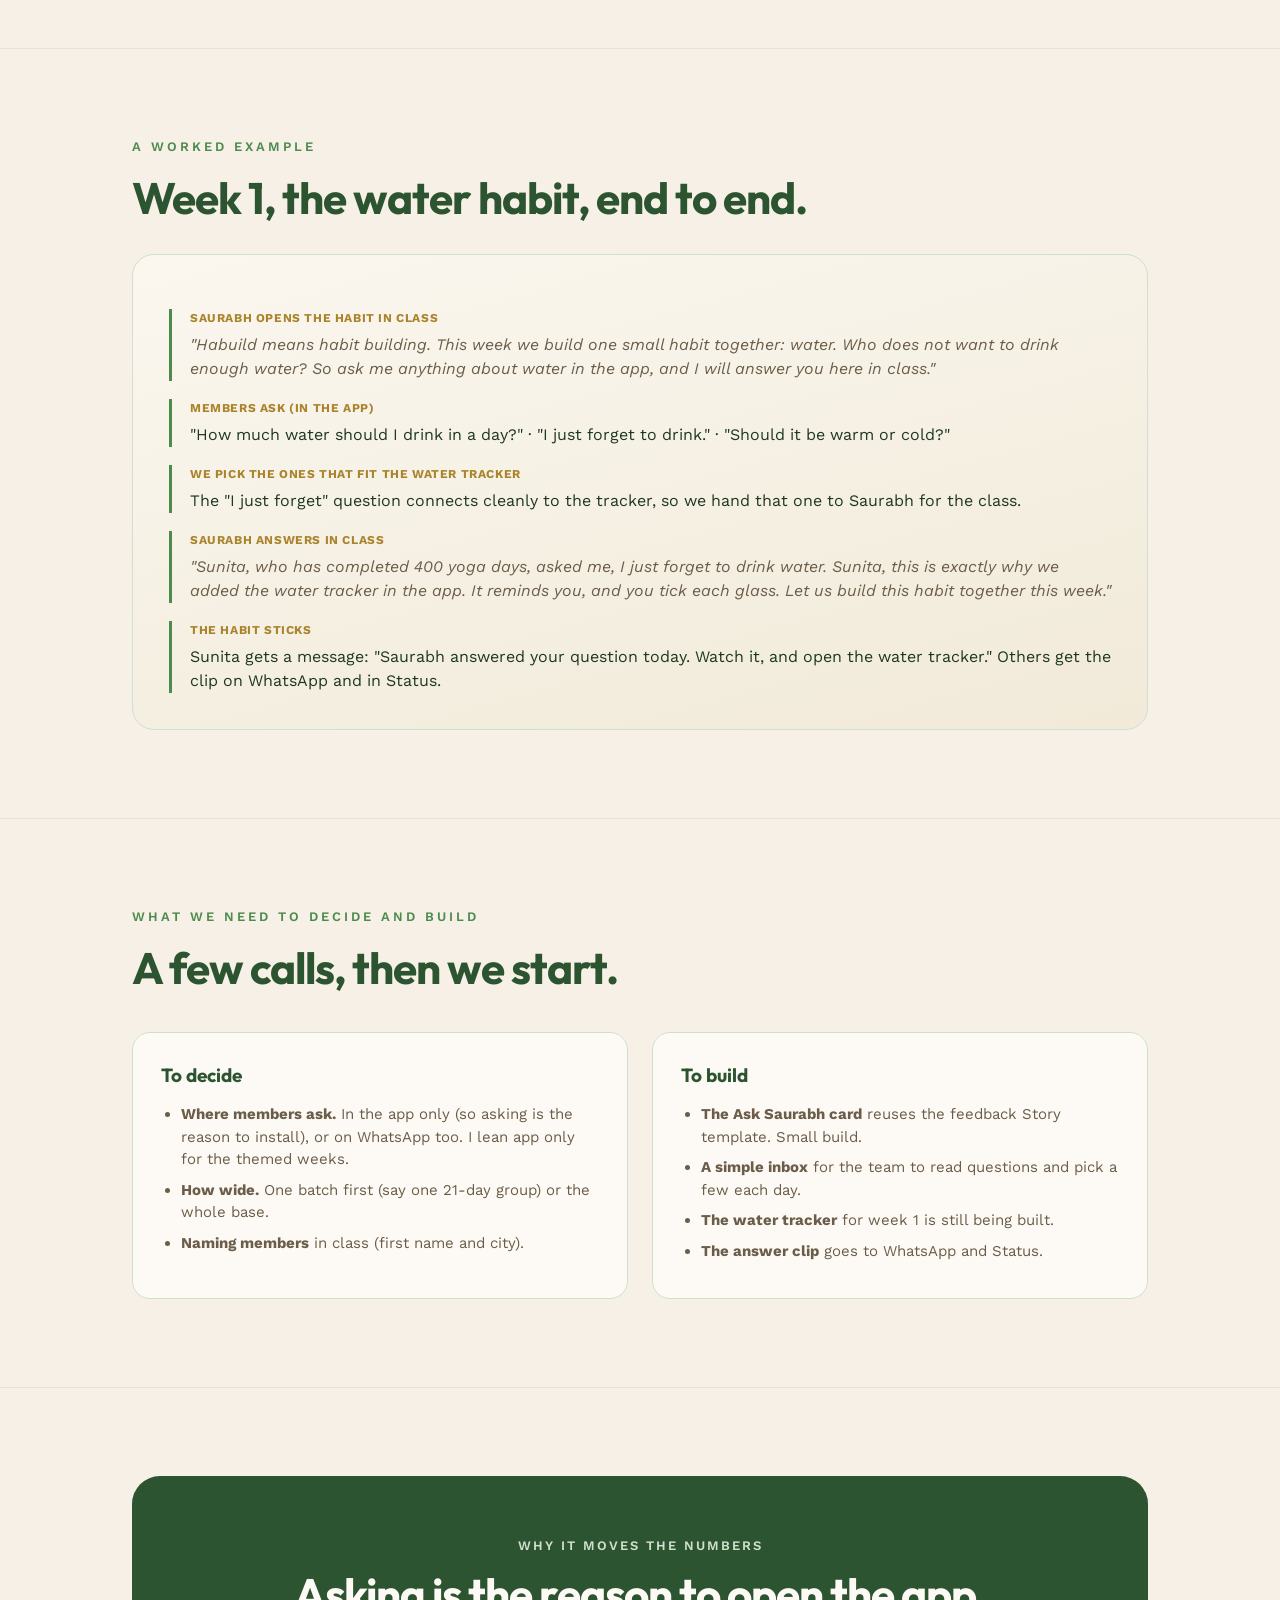
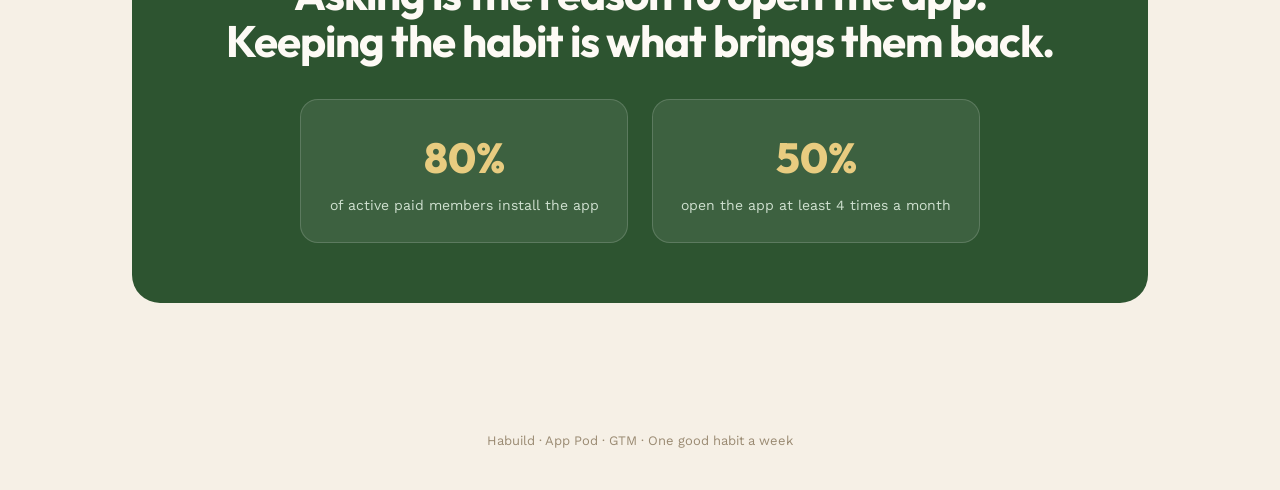
==== commit e17d07fc: "GTM pitch: one good habit every week, water as week 1 Co-Authored-By: Claude Opus 4.8 (1M context) <" ====
--- a/gtm-pitch-ask-saurabh.html
+++ b/gtm-pitch-ask-saurabh.html
@@ -3,7 +3,7 @@
 <head>
 <meta charset="UTF-8" />
 <meta name="viewport" content="width=device-width, initial-scale=1.0" />
-<title>Habuild App GTM · Ask Saurabh</title>
+<title>Habuild App GTM · One good habit a week</title>
 <link rel="stylesheet" href="deck.css">
 <style>
   .askwrap{display:flex;gap:44px;align-items:center;margin-top:40px;flex-wrap:wrap;}
@@ -53,36 +53,44 @@
 
 <nav class="decknav"><div class="inner">
   <span class="brand"><span class="sq"></span> Habuild · App GTM</span>
-  <a class="active" href="gtm-pitch-ask-saurabh.html">Ask Saurabh</a>
+  <a class="active" href="gtm-pitch-ask-saurabh.html">One good habit a week</a>
 </div></nav>
 
 <section class="hero">
   <div class="wrap">
     <span class="badge"><span class="breath-sq"></span> The narrative</span>
-    <h1>Ask <span class="gold">Saurabh.</span></h1>
-    <div class="hindi">"Poochho Saurabh se"</div>
-    <p class="sub">Each week has a theme. Members ask Saurabh their question in the app. He answers some live in class, names them, and shows the feature that helps. The app is where they ask, and where they get the answer.</p>
-    <div class="meta">One GTM pitch · theme by theme · starts Monday 6 July</div>
-  </div>
-</section>
-
-<section>
-  <div class="wrap">
-    <div class="eyebrow">Why this</div>
-    <h2>Members open the app for a reason, <span class="gold">not for an ad.</span></h2>
-    <p class="lead">We already have the features. What we are missing is a reason to open the app that feels personal. A question for Saurabh is that reason. He is why members are here in the first place, so we build on that.</p>
-  </div>
-</section>
-
-<section>
-  <div class="wrap">
-    <div class="eyebrow">How it works</div>
-    <h2>Ask, answer, open.</h2>
+    <h1>One good habit. <span class="gold">Every week.</span></h1>
+    <div class="hindi">"Har hafte, ek achhi aadat"</div>
+    <p class="sub">Habuild means habit building. So every week we build one small good habit together, starting with water. Members ask Saurabh their question about that week's habit in the app. He answers some live in class, names them, and shows the feature that makes the habit easy to keep.</p>
+    <div class="meta">One GTM pitch · one habit a week · starts Monday 6 July</div>
+  </div>
+</section>
+
+<section>
+  <div class="wrap">
+    <div class="eyebrow">The opening, in Saurabh's words</div>
+    <h2>"Habuild ka matlab hai <span class="gold">habit building.</span>"</h2>
+    <p class="lead">"A lot of members ask me, what does Habuild mean? Habuild means habit building. That is all we do. We want to build the habit of moving your body, every day. And from this week, every week we will pick one small thing and build that habit with you too. We start with water. Who does not want to drink enough water? So this week, ask me anything about water and hydration, and I will answer you in class."</p>
+  </div>
+</section>
+
+<section>
+  <div class="wrap">
+    <div class="eyebrow">The idea</div>
+    <h2>Each week is one habit. The app is where you keep it.</h2>
+    <p class="lead">Every feature we have built is really one good habit: drink water, breathe to calm down, care for the spot that hurts, eat one healthy meal, log your check, keep your mind sharp, take a walk. We introduce one a week. By the end, a member's whole day is a chain of small good habits, and every one of them lives in the app. That is what No-Zero Days already rewards.</p>
+  </div>
+</section>
+
+<section>
+  <div class="wrap">
+    <div class="eyebrow">How a week runs</div>
+    <h2>Habit, ask, answer, keep it.</h2>
     <div class="loopgrid">
-      <div class="loopcard"><div class="n">1</div><h3>Theme opens</h3><p>In class and on WhatsApp: "This week is about breathing. Ask Saurabh your question in the app."</p></div>
+      <div class="loopcard"><div class="n">1</div><h3>The habit opens</h3><p>In class and on WhatsApp: "This week we build the water habit. Ask me anything about hydration, in the app."</p></div>
       <div class="loopcard"><div class="n">2</div><h3>Members ask</h3><p>They open the app and send their question, using the feedback card. A chip for the struggle, plus a short line or a voice note.</p></div>
-      <div class="loopcard"><div class="n">3</div><h3>Saurabh answers</h3><p>We pick the questions that fit the feature we want to show. In class: "Sunita, who has completed 400 yoga days, asked me this." He answers, and shows the feature.</p></div>
-      <div class="loopcard"><div class="n">4</div><h3>The member comes back</h3><p>"Saurabh answered your question today. Watch it, and here is the feature he showed." They open the app.</p></div>
+      <div class="loopcard"><div class="n">3</div><h3>Saurabh answers</h3><p>We pick the questions that fit the feature we want to show. In class: "Sunita, who has completed 400 yoga days, asked me this." He answers, and shows the feature that helps keep the habit.</p></div>
+      <div class="loopcard"><div class="n">4</div><h3>The habit sticks</h3><p>"Saurabh answered your question today. Watch it, and here is the tracker to keep your water habit going." They open the app, and keep the habit there.</p></div>
     </div>
   </div>
 </section>
@@ -94,16 +102,16 @@
     <p class="lead">The "Ask Saurabh" card is the feedback Story template we already built: an info pill, a heading, one chip question, and a short text box. Nothing new to design. The comms team can publish it like any other Story, and change the theme each week.</p>
     <div class="askwrap">
       <div class="askphone"><div class="askscreen">
-        <span class="story-pill">THIS WEEK · BREATHING</span>
-        <div class="story-h">Ask Saurabh your breathing question</div>
+        <span class="story-pill">THIS WEEK · WATER</span>
+        <div class="story-h">Ask Saurabh your water question</div>
         <div class="story-sub">He answers some of you live in class this week.</div>
         <div class="story-q">
-          <div class="qt">What troubles you most?</div>
+          <div class="qt">What do you want to know?</div>
           <div class="chips2">
-            <span class="chip2 sel">Breathlessness</span>
-            <span class="chip2">Stress</span>
-            <span class="chip2">Sleep</span>
-            <span class="chip2">Stamina</span>
+            <span class="chip2 sel">How much to drink</span>
+            <span class="chip2">Best time</span>
+            <span class="chip2">Warm or cold</span>
+            <span class="chip2">I forget</span>
           </div>
         </div>
         <div class="story-q">
@@ -129,7 +137,7 @@
     <div class="eyebrow">Why it works</div>
     <h2>It runs on the bond members already have with Saurabh.</h2>
     <div class="grid2">
-      <div class="gcard"><h3>Saurabh is the pull</h3><p style="font-size:15px;color:var(--warm);margin-top:8px;">For a 40+ member, hearing Saurabh take her name, mention her milestone like 400 yoga days, and answer her question in class is a big moment. It celebrates her journey too. Nothing in an app can match that.</p></div>
+      <div class="gcard"><h3>Saurabh is the pull</h3><p style="font-size:15px;color:var(--warm);margin-top:8px;">For a 40+ member, hearing Saurabh take her name, mention her milestone like 400 yoga days, and answer her question in class is a big moment. It celebrates her too. Nothing in an app can match that.</p></div>
       <div class="gcard"><h3>The feature is honest</h3><p style="font-size:15px;color:var(--warm);margin-top:8px;">The app shows up as the answer to a real question, not as an ad. So the pitch lands softly.</p></div>
       <div class="gcard"><h3>Asking is an app action</h3><p style="font-size:15px;color:var(--warm);margin-top:8px;">To ask, you open the app. That is the reason to install that we have been missing.</p></div>
       <div class="gcard"><h3>The answers become content</h3><p style="font-size:15px;color:var(--warm);margin-top:8px;">Each answer is a short clip for WhatsApp and for the app's Status. One activity feeds the Community Events feature too.</p></div>
@@ -139,18 +147,18 @@
 
 <section>
   <div class="wrap">
-    <div class="eyebrow">The themes</div>
-    <h2>One theme each week. Each one points to a feature.</h2>
-    <p class="lead">The theme is the whole week, not just the app. The feature is what Saurabh connects the answers to.</p>
+    <div class="eyebrow">The habits</div>
+    <h2>One good habit each week. Each one has a feature to keep it.</h2>
+    <p class="lead">The habit is the whole week, in class and on WhatsApp too. The feature is the tool in the app that makes the habit easy to keep.</p>
     <div class="theme-cal">
-      <div class="tcard hero-week"><div class="wk">Week 1</div><div class="th">Hydration</div><div class="dt">Jul 6 to 12</div><div class="conn">App: <b>Hydration</b> (new, being built)</div></div>
-      <div class="tcard"><div class="wk">Week 2</div><div class="th">Breathing</div><div class="dt">Jul 13 to 18</div><div class="conn">App: <b>Box Breathing</b></div></div>
-      <div class="tcard"><div class="wk">Week 3</div><div class="th">Pain Relief</div><div class="dt">dates to confirm</div><div class="conn">App: <b>Pain Relief</b></div></div>
-      <div class="tcard"><div class="wk">Week 4</div><div class="th">Recipes</div><div class="dt">dates to confirm</div><div class="conn">App: <b>Recipes</b></div></div>
-      <div class="tcard"><div class="wk">Week 5</div><div class="th">Post-session logging</div><div class="dt">dates to confirm</div><div class="conn">App: <b>Daily Fitness Check</b></div></div>
-      <div class="tcard"><div class="wk">Week 6</div><div class="th">Brain Games</div><div class="dt">dates to confirm</div><div class="conn">App: <b>Brain Games</b></div></div>
-      <div class="tcard"><div class="wk">Week 7</div><div class="th">Walk</div><div class="dt">to confirm</div><div class="conn">App: <b>Walk</b></div></div>
-      <div class="tcard" style="display:flex;align-items:center;justify-content:center;border-style:dashed;"><div class="conn" style="border:none;padding:0;">Same shape every week: ask, answer, open.</div></div>
+      <div class="tcard hero-week"><div class="wk">Week 1 · Water</div><div class="th">Drink enough water</div><div class="dt">Jul 6 to 12</div><div class="conn">Keep it with: <b>Water tracker</b> (new, being built)</div></div>
+      <div class="tcard"><div class="wk">Week 2 · Breath</div><div class="th">Breathe to calm down</div><div class="dt">Jul 13 to 18</div><div class="conn">Keep it with: <b>Box Breathing</b></div></div>
+      <div class="tcard"><div class="wk">Week 3 · Care</div><div class="th">Care for the spot that hurts</div><div class="dt">dates to confirm</div><div class="conn">Keep it with: <b>Pain Relief</b></div></div>
+      <div class="tcard"><div class="wk">Week 4 · Eat</div><div class="th">Eat one healthy meal</div><div class="dt">dates to confirm</div><div class="conn">Keep it with: <b>Recipes</b></div></div>
+      <div class="tcard"><div class="wk">Week 5 · Track</div><div class="th">Log your check after class</div><div class="dt">dates to confirm</div><div class="conn">Keep it with: <b>Daily Fitness Check</b></div></div>
+      <div class="tcard"><div class="wk">Week 6 · Mind</div><div class="th">Keep your mind sharp</div><div class="dt">dates to confirm</div><div class="conn">Keep it with: <b>Brain Games</b></div></div>
+      <div class="tcard"><div class="wk">Week 7 · Move</div><div class="th">A walk after dinner</div><div class="dt">to confirm</div><div class="conn">Keep it with: <b>Walk</b></div></div>
+      <div class="tcard" style="display:flex;align-items:center;justify-content:center;border-style:dashed;"><div class="conn" style="border:none;padding:0;">By week 7, the whole day is a chain of small good habits, all in the app.</div></div>
     </div>
   </div>
 </section>
@@ -158,12 +166,13 @@
 <section>
   <div class="wrap">
     <div class="eyebrow">A worked example</div>
-    <h2>Breathing week, end to end.</h2>
+    <h2>Week 1, the water habit, end to end.</h2>
     <div class="example">
-      <div class="step"><div class="lab">Members ask (in the app)</div><p>"I feel breathless climbing stairs." · "My mind keeps running at night, I can't sleep." · "Is there a right way to breathe?"</p></div>
-      <div class="step"><div class="lab">We pick the ones that fit Box Breathing</div><p>The sleep and stress questions connect cleanly to box breathing, so we hand those to Saurabh for the class.</p></div>
-      <div class="step"><div class="lab">Saurabh answers in class</div><p><em>"Sunita, who has completed 400 yoga days, asked me, my mind keeps running at night. Sunita, this is exactly what box breathing is for. And in the app you can do it at your own pace, your own count, every night."</em></p></div>
-      <div class="step"><div class="lab">The follow-up</div><p>Sunita gets a message: "Saurabh answered your question today. Watch it, and open Box Breathing." Others get the clip on WhatsApp and in Status.</p></div>
+      <div class="step"><div class="lab">Saurabh opens the habit in class</div><p><em>"Habuild means habit building. This week we build one small habit together: water. Who does not want to drink enough water? So ask me anything about water in the app, and I will answer you here in class."</em></p></div>
+      <div class="step"><div class="lab">Members ask (in the app)</div><p>"How much water should I drink in a day?" · "I just forget to drink." · "Should it be warm or cold?"</p></div>
+      <div class="step"><div class="lab">We pick the ones that fit the water tracker</div><p>The "I just forget" question connects cleanly to the tracker, so we hand that one to Saurabh for the class.</p></div>
+      <div class="step"><div class="lab">Saurabh answers in class</div><p><em>"Sunita, who has completed 400 yoga days, asked me, I just forget to drink water. Sunita, this is exactly why we added the water tracker in the app. It reminds you, and you tick each glass. Let us build this habit together this week."</em></p></div>
+      <div class="step"><div class="lab">The habit sticks</div><p>Sunita gets a message: "Saurabh answered your question today. Watch it, and open the water tracker." Others get the clip on WhatsApp and in Status.</p></div>
     </div>
   </div>
 </section>
@@ -181,7 +190,7 @@
       <div class="gcard"><h3>To build</h3><ul>
         <li><b>The Ask Saurabh card</b> reuses the feedback Story template. Small build.</li>
         <li><b>A simple inbox</b> for the team to read questions and pick a few each day.</li>
-        <li><b>The Hydration feature</b> for week 1 is still being built.</li>
+        <li><b>The water tracker</b> for week 1 is still being built.</li>
         <li><b>The answer clip</b> goes to WhatsApp and Status.</li>
       </ul></div>
     </div>
@@ -192,7 +201,7 @@
   <div class="wrap">
     <div class="close">
       <div class="small">Why it moves the numbers</div>
-      <h2 style="margin-top:14px;">Asking is the reason to open the app.<br>The feature is what keeps them there.</h2>
+      <h2 style="margin-top:14px;">Asking is the reason to open the app.<br>Keeping the habit is what brings them back.</h2>
       <div class="metricrow">
         <div class="metric"><div class="num">80%</div><div class="lbl">of active paid members install the app</div></div>
         <div class="metric"><div class="num">50%</div><div class="lbl">open the app at least 4 times a month</div></div>
@@ -201,6 +210,6 @@
   </div>
 </section>
 
-<footer>Habuild · App Pod · GTM · Ask Saurabh</footer>
+<footer>Habuild · App Pod · GTM · One good habit a week</footer>
 </body>
 </html>
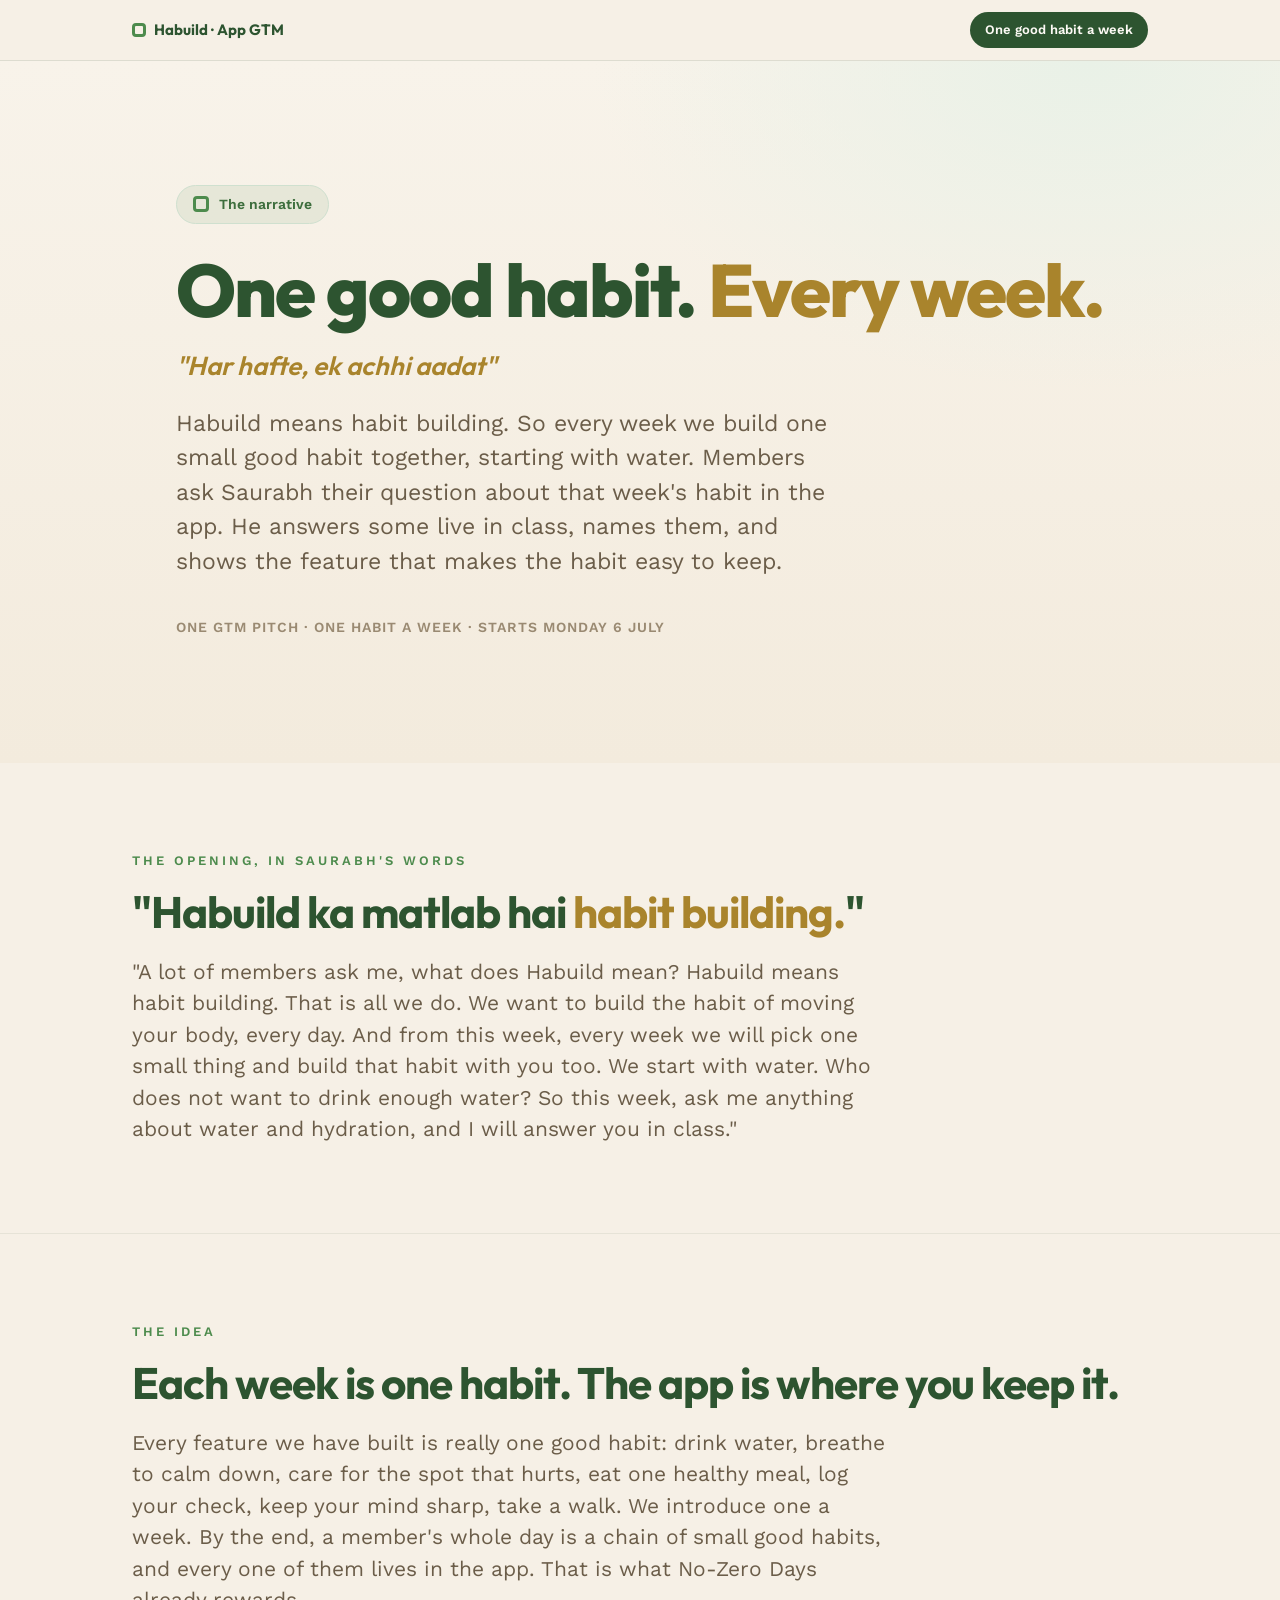
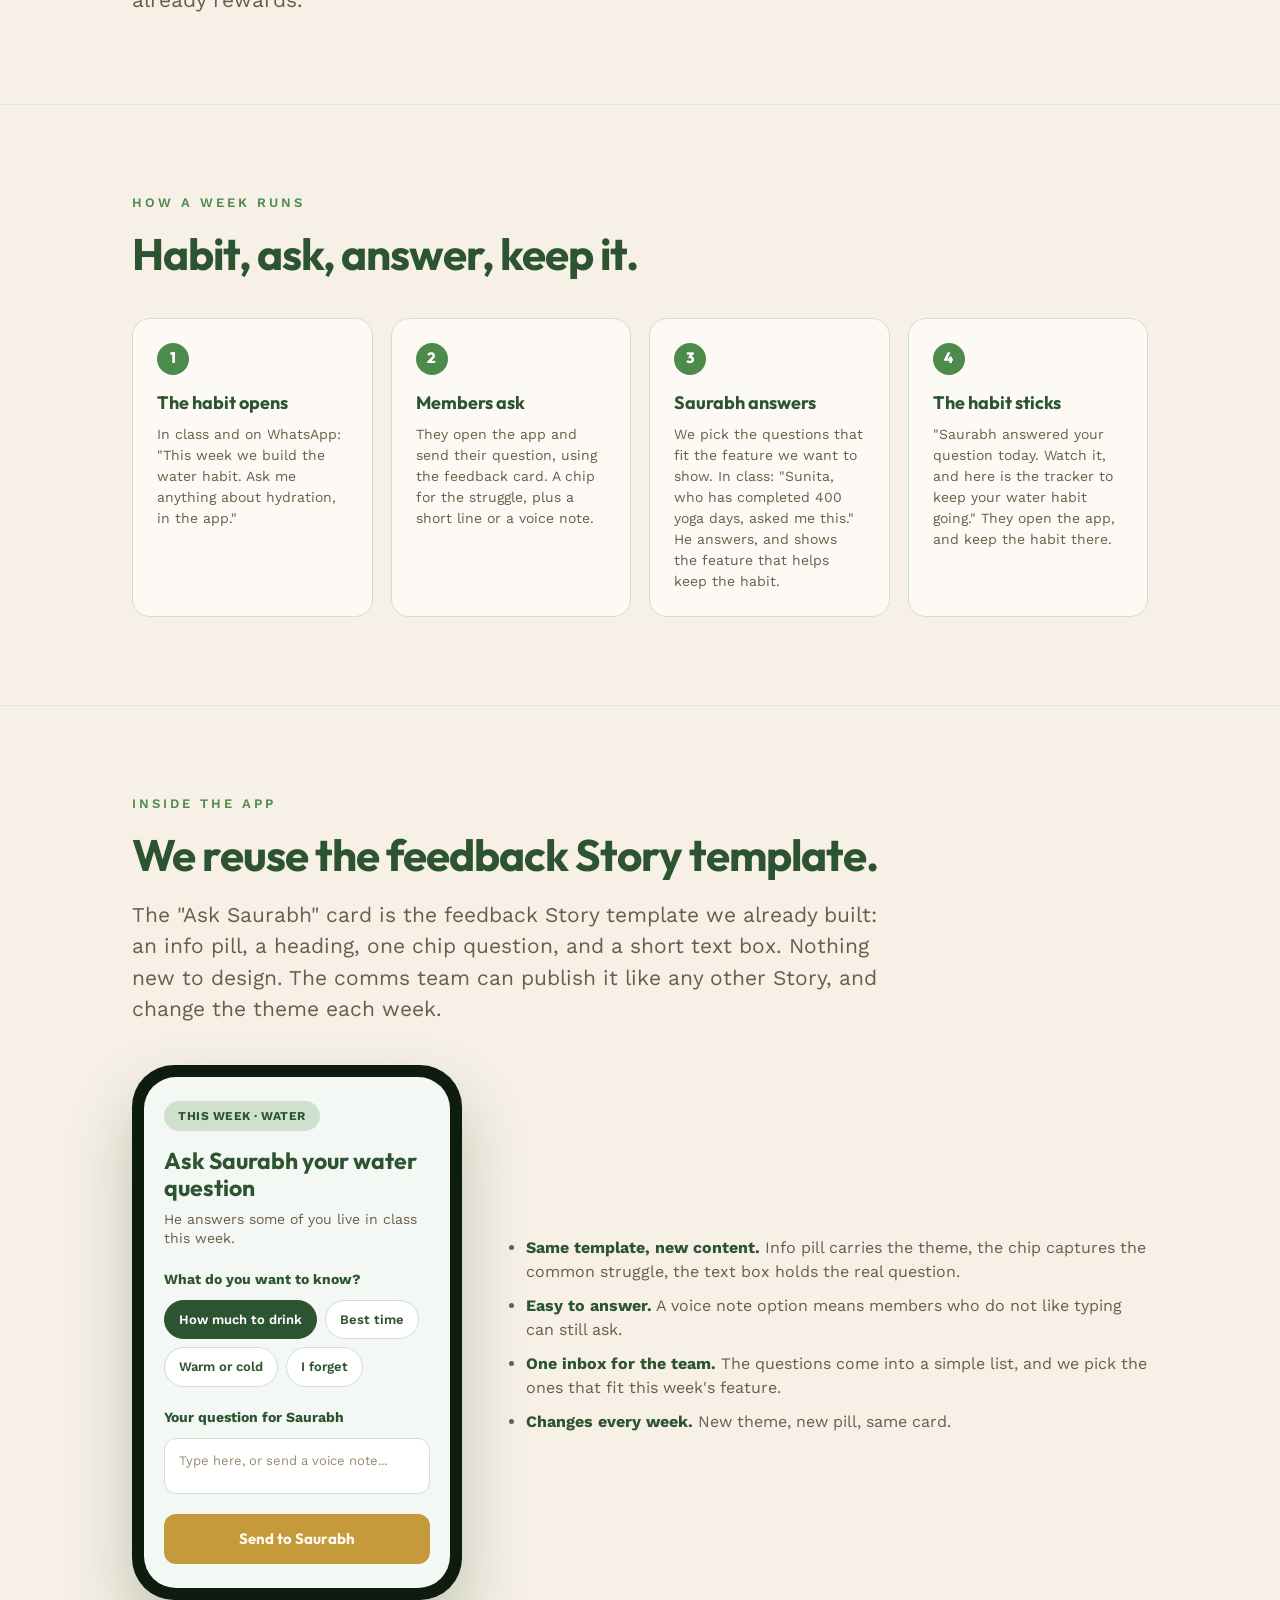
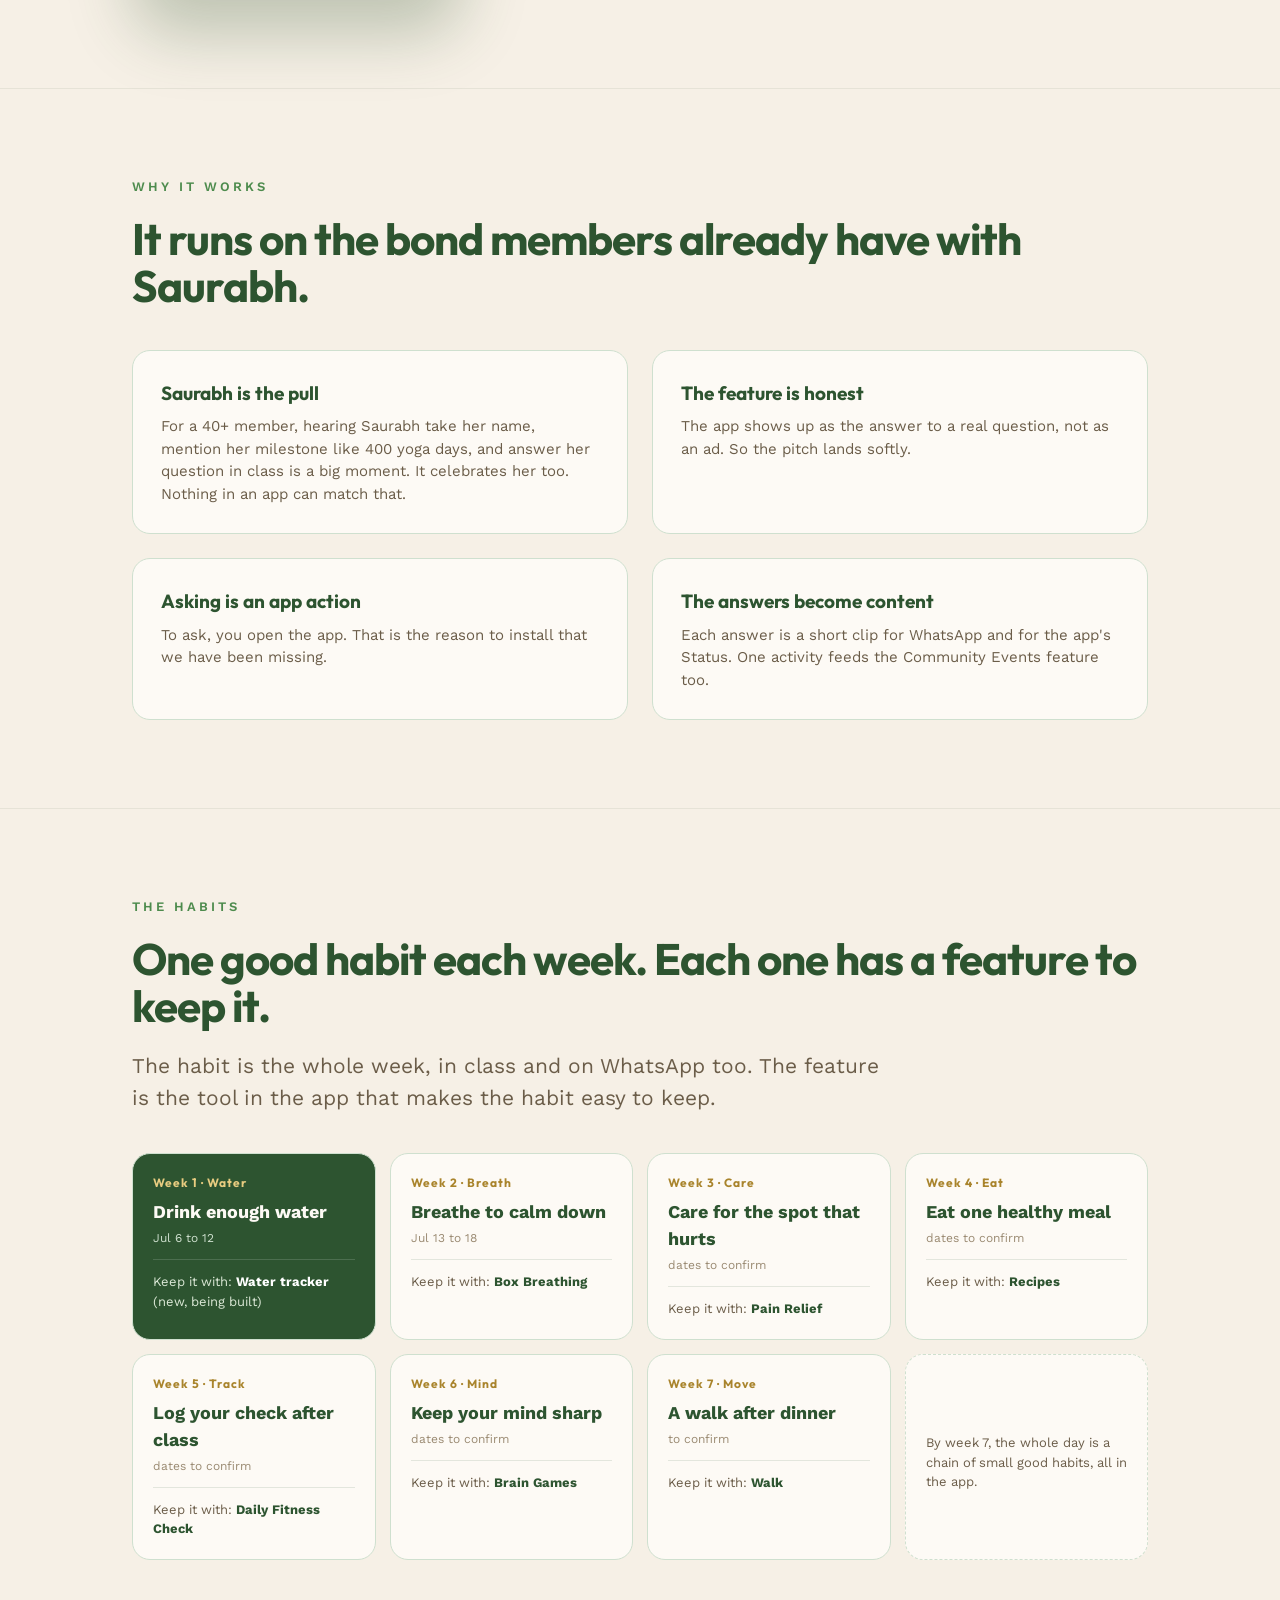
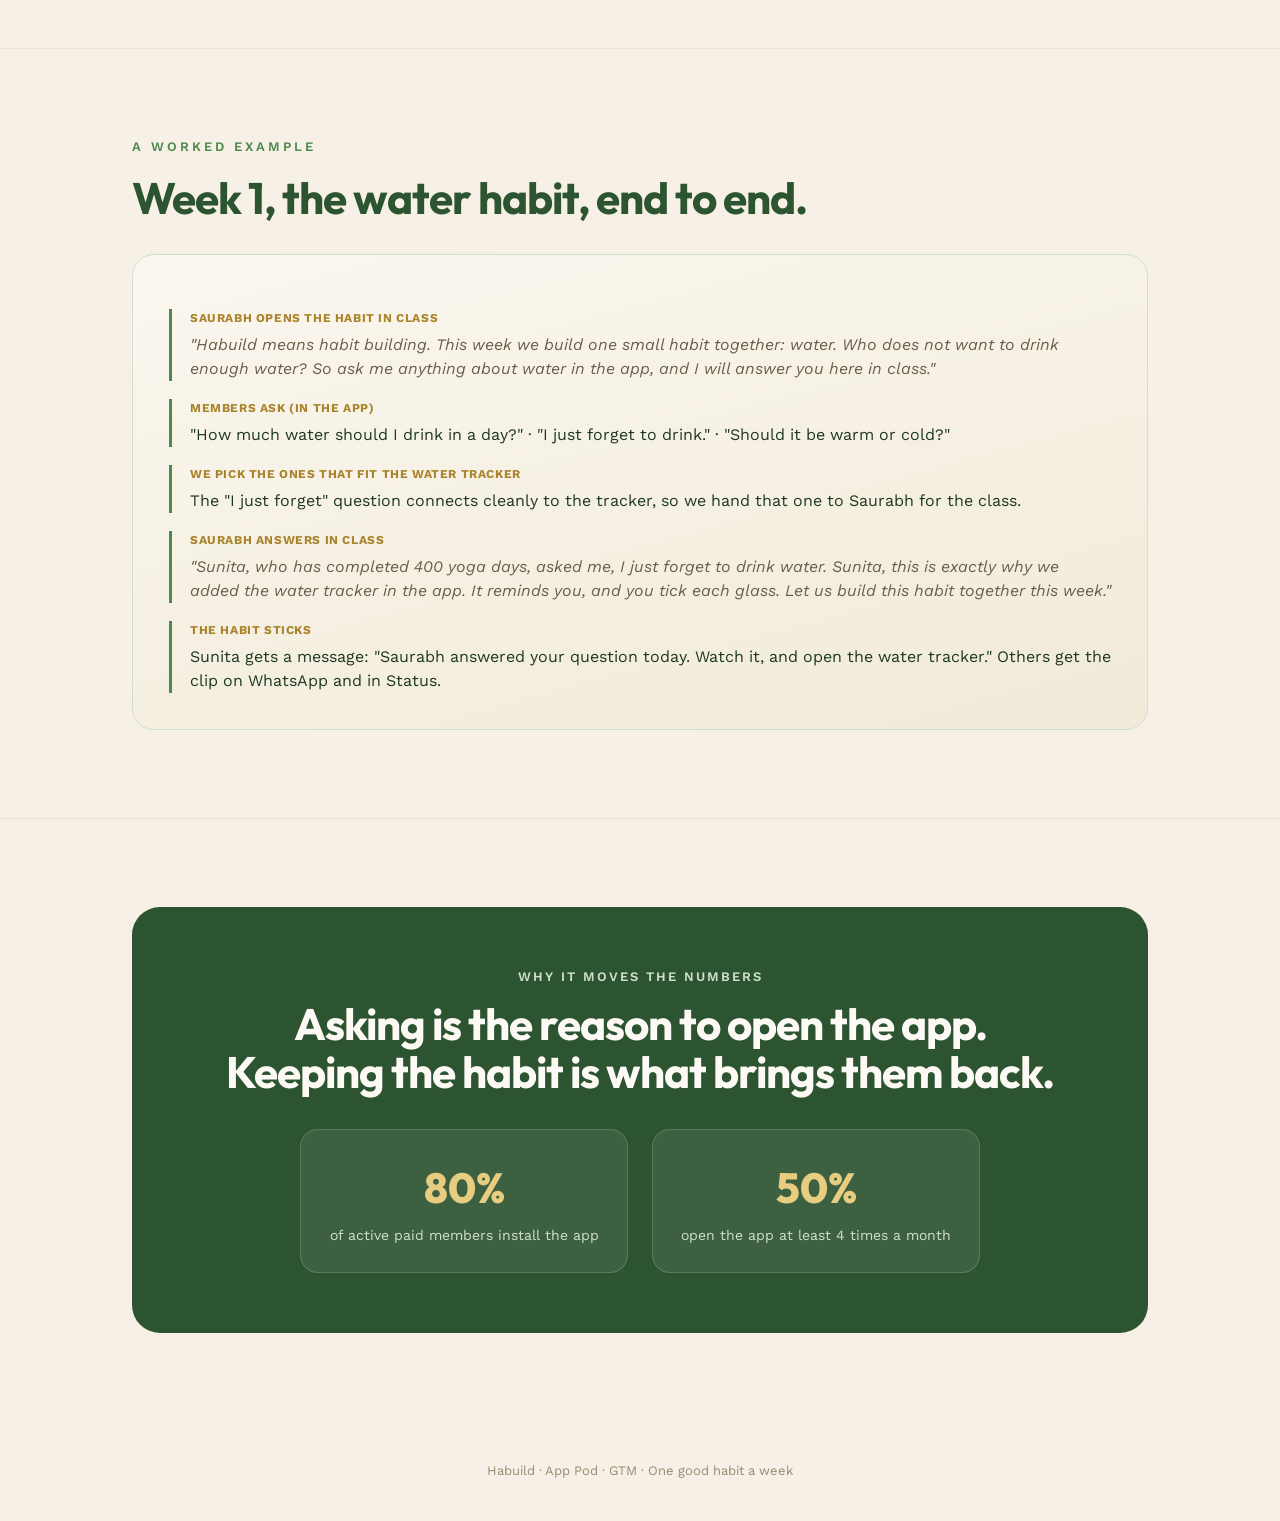
==== commit 95a37060: "Remove decide-and-build section from GTM pitch Co-Authored-By: Claude Opus 4.8 (1M context) <noreply" ====
--- a/gtm-pitch-ask-saurabh.html
+++ b/gtm-pitch-ask-saurabh.html
@@ -177,26 +177,6 @@
   </div>
 </section>
 
-<section>
-  <div class="wrap">
-    <div class="eyebrow">What we need to decide and build</div>
-    <h2>A few calls, then we start.</h2>
-    <div class="grid2">
-      <div class="gcard"><h3>To decide</h3><ul>
-        <li><b>Where members ask.</b> In the app only (so asking is the reason to install), or on WhatsApp too. I lean app only for the themed weeks.</li>
-        <li><b>How wide.</b> One batch first (say one 21-day group) or the whole base.</li>
-        <li><b>Naming members</b> in class (first name and city).</li>
-      </ul></div>
-      <div class="gcard"><h3>To build</h3><ul>
-        <li><b>The Ask Saurabh card</b> reuses the feedback Story template. Small build.</li>
-        <li><b>A simple inbox</b> for the team to read questions and pick a few each day.</li>
-        <li><b>The water tracker</b> for week 1 is still being built.</li>
-        <li><b>The answer clip</b> goes to WhatsApp and Status.</li>
-      </ul></div>
-    </div>
-  </div>
-</section>
-
 <section style="border-bottom:none;">
   <div class="wrap">
     <div class="close">
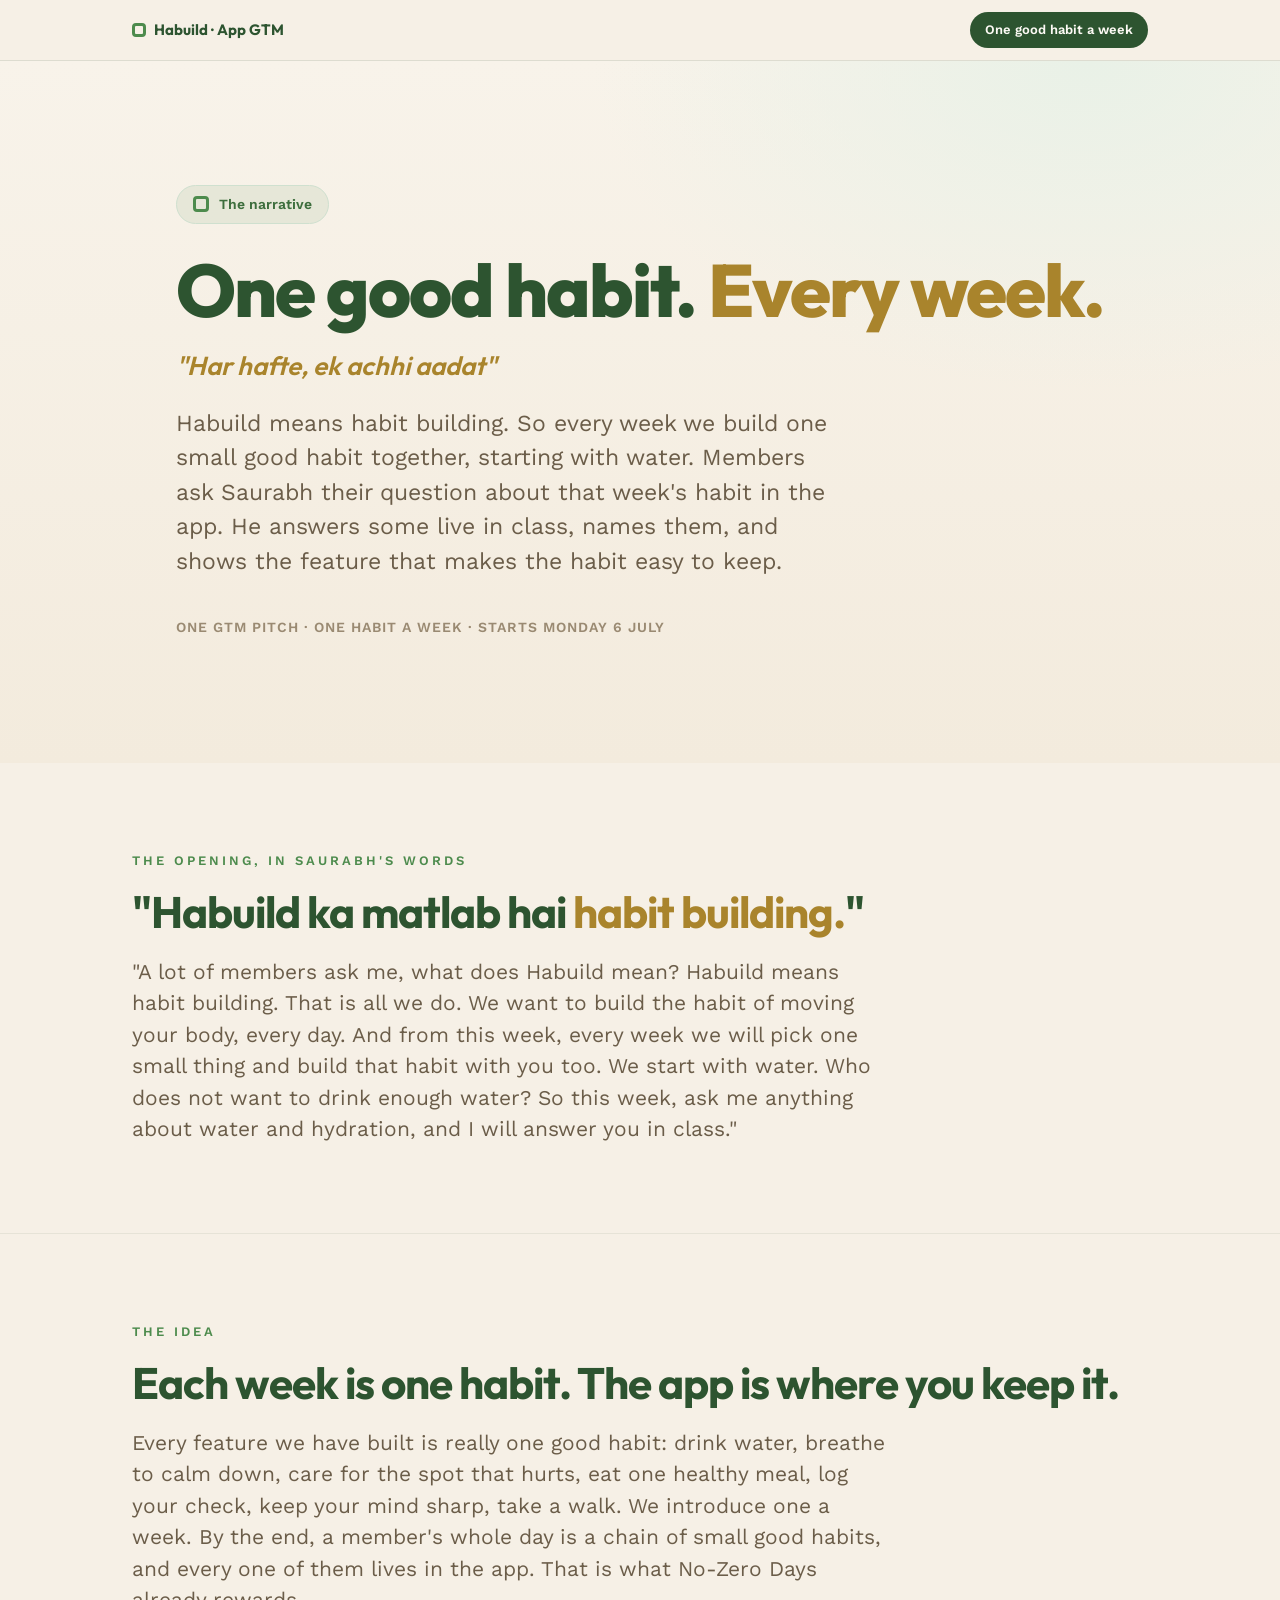
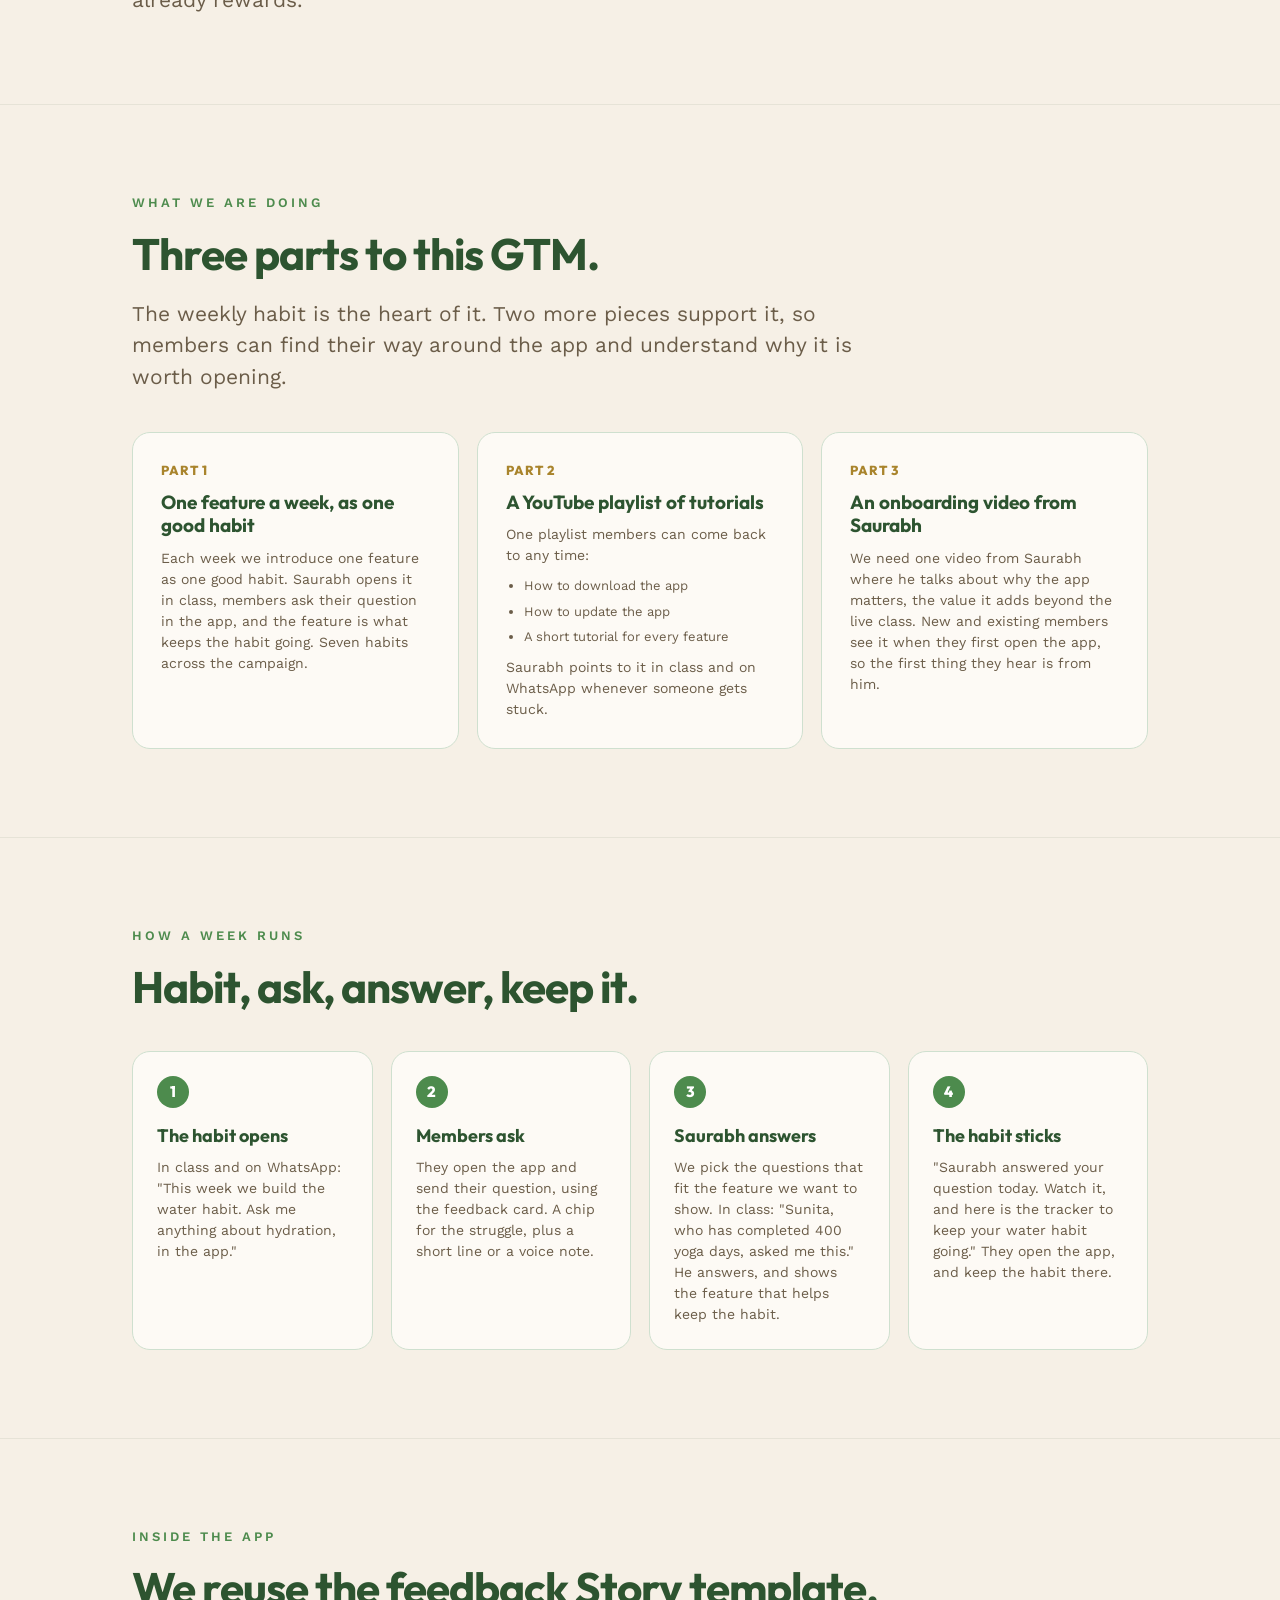
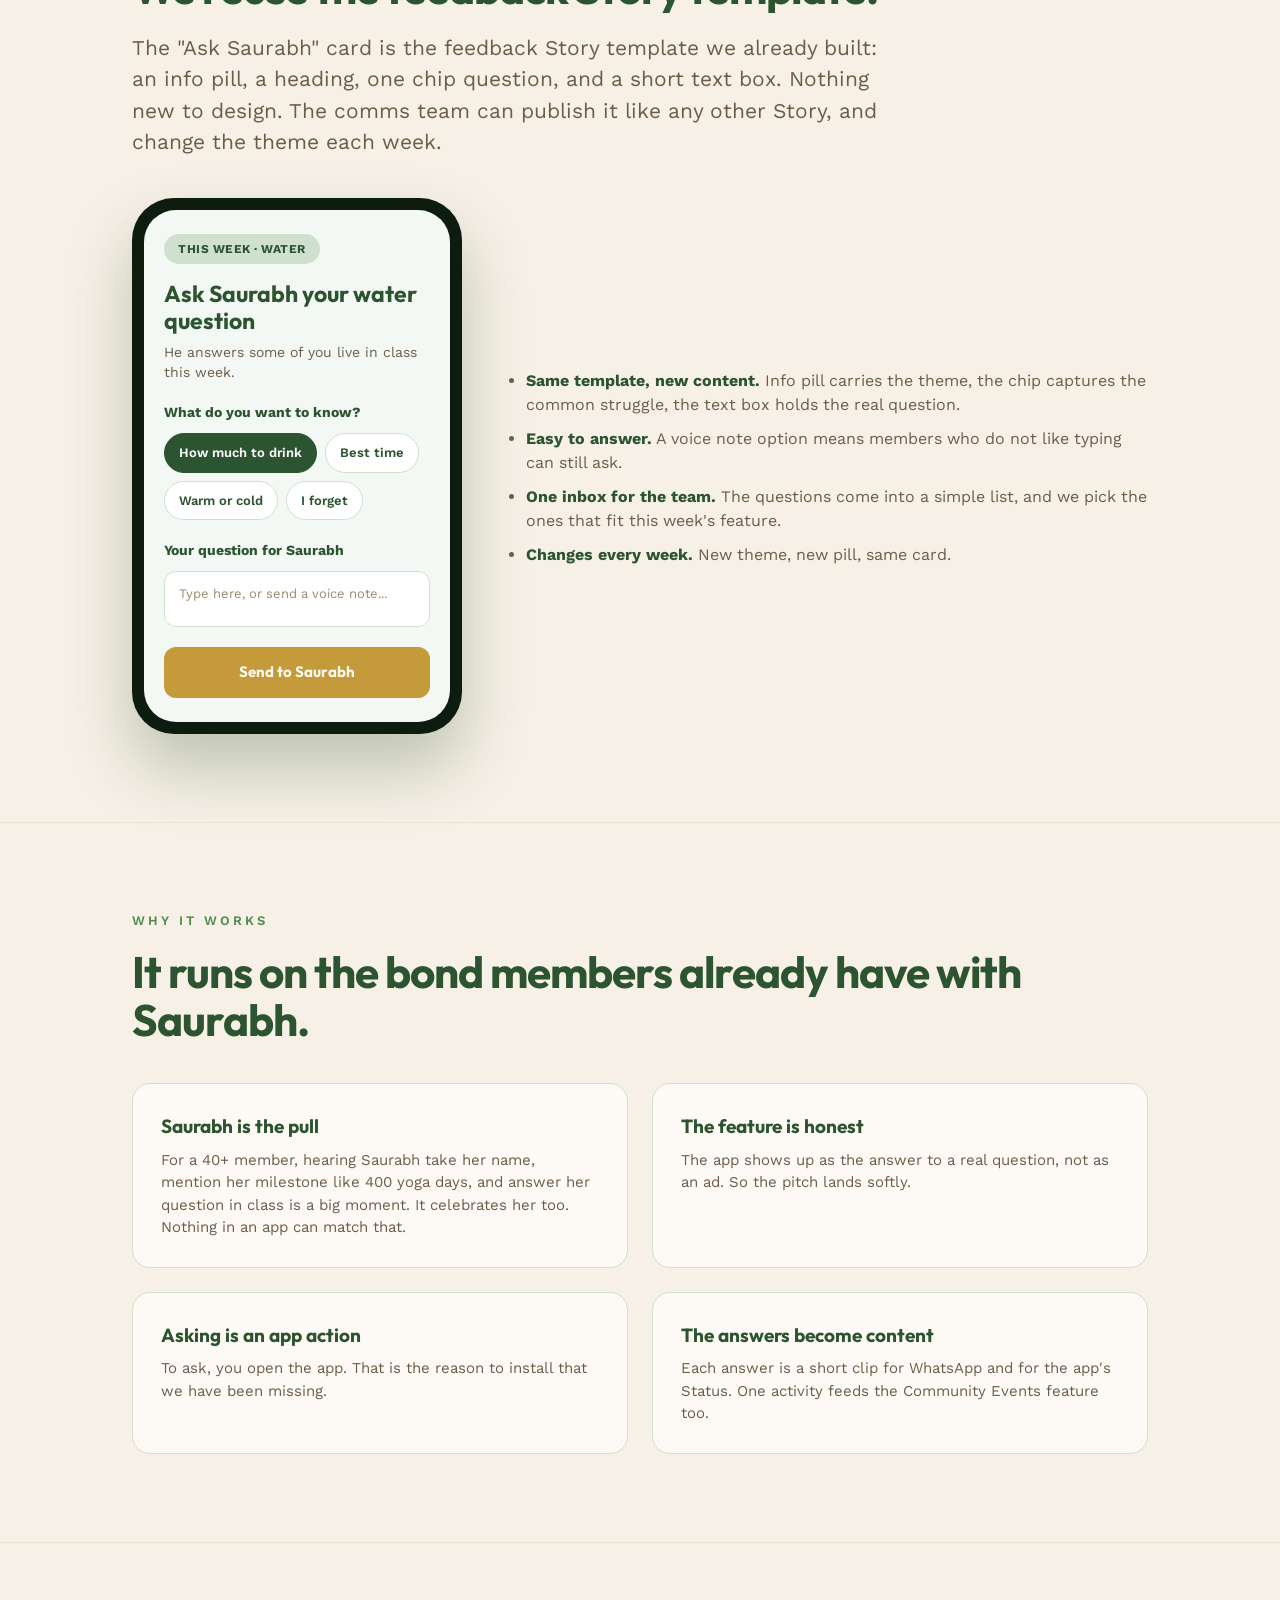
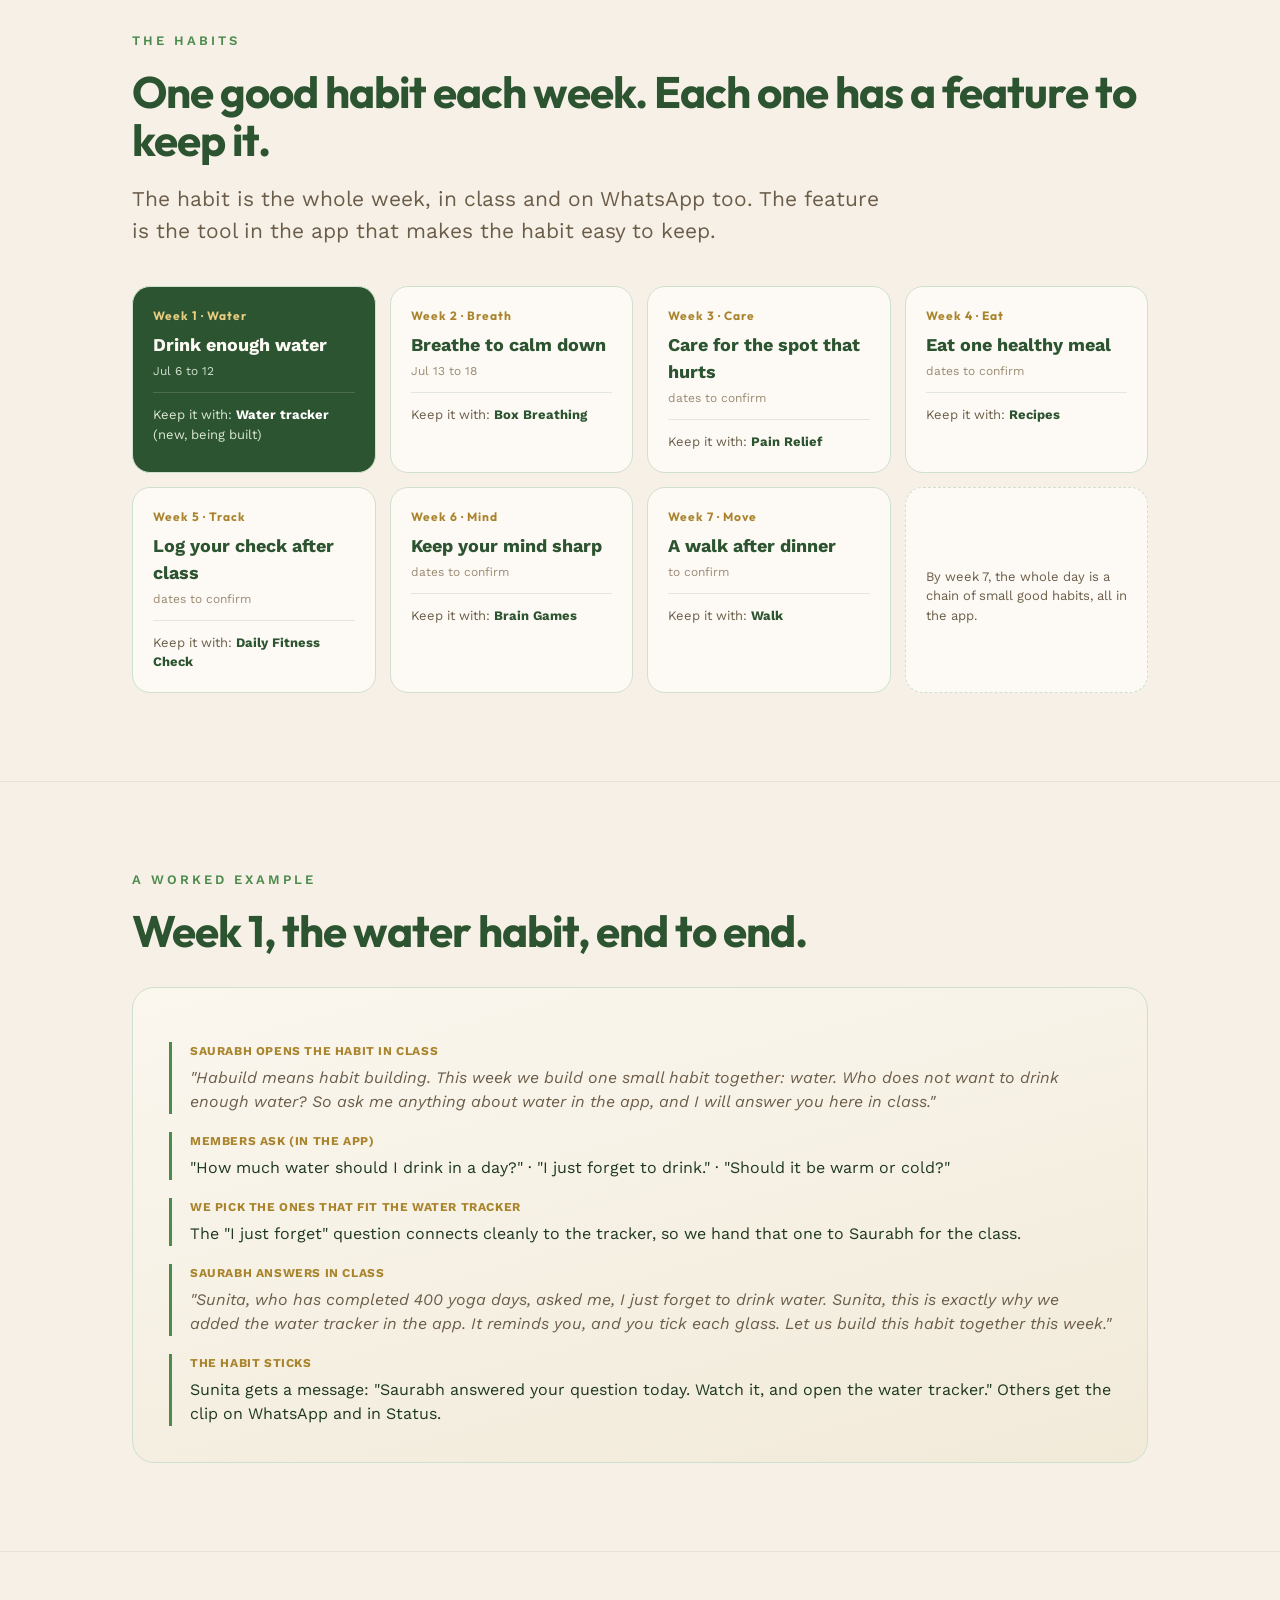
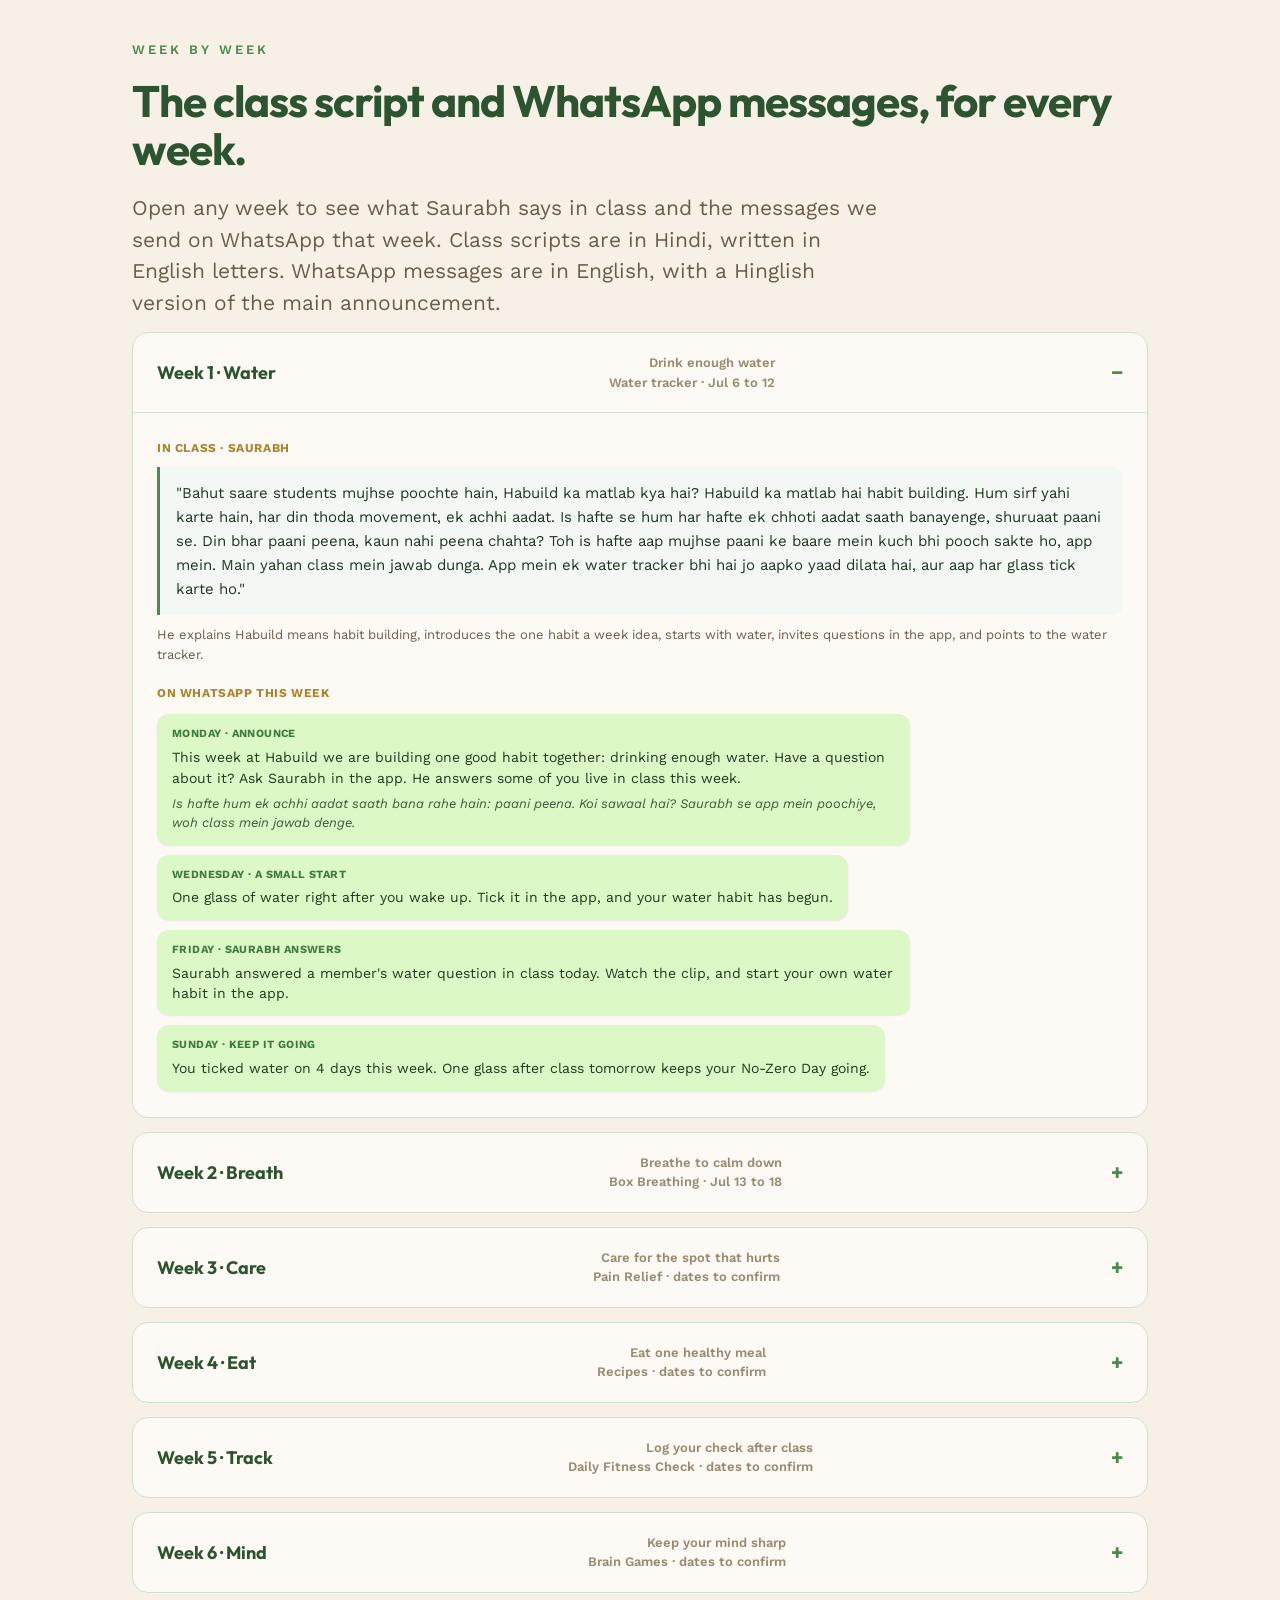
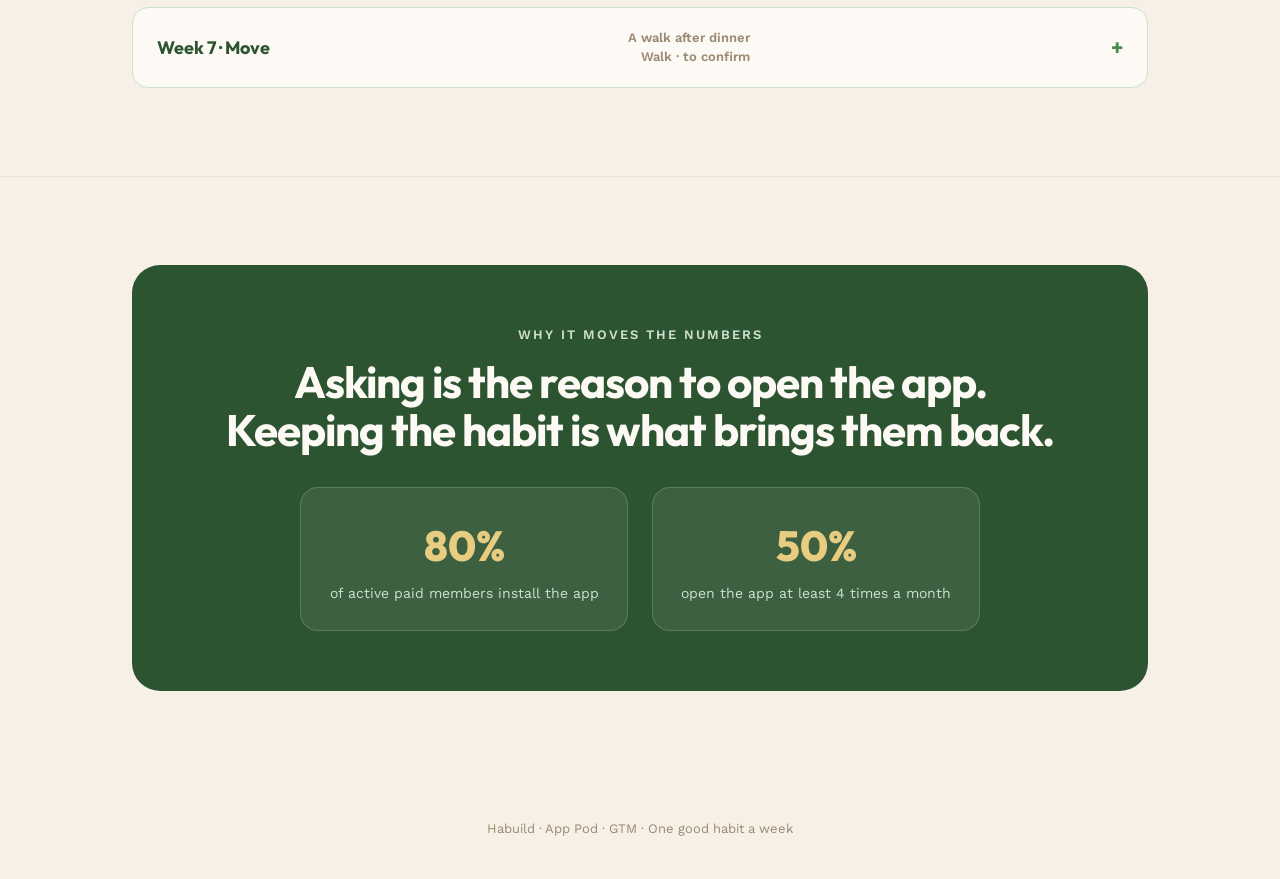
==== commit c2f232c2: "Add three GTM pillars and week-by-week class scripts + WhatsApp messages Co-Authored-By: Claude Opus" ====
--- a/gtm-pitch-ask-saurabh.html
+++ b/gtm-pitch-ask-saurabh.html
@@ -46,7 +46,30 @@
   .example .step .lab{font-size:12px;font-weight:700;letter-spacing:.6px;text-transform:uppercase;color:var(--gold-dk);}
   .example .step p{font-size:16px;color:var(--ink);margin-top:6px;}
   .example .step em{color:var(--warm);font-style:italic;}
-  @media(max-width:900px){.loopgrid,.theme-cal{grid-template-columns:1fr 1fr;}.askwrap{flex-direction:column;}}
+  .pillars{display:grid;grid-template-columns:repeat(3,1fr);gap:18px;margin-top:40px;}
+  .pillar{background:var(--ivory);border:1px solid var(--sage-200);border-radius:18px;padding:28px;}
+  .pillar .pn{font-family:'Outfit';font-weight:800;font-size:13px;color:var(--gold-dk);letter-spacing:1px;}
+  .pillar h3{font-size:19px;color:var(--sage-700);margin-top:10px;line-height:1.25;}
+  .pillar p{font-size:14px;margin-top:10px;}
+  .pillar ul{margin:10px 0 0 0;padding-left:18px;}
+  .pillar li{font-size:13px;color:var(--warm);margin-bottom:6px;}
+  .weekacc{margin-top:14px;border:1px solid var(--sage-200);border-radius:16px;background:var(--ivory);overflow:hidden;}
+  .weekacc summary{list-style:none;cursor:pointer;padding:20px 24px;font-family:'Outfit';font-weight:700;font-size:18px;color:var(--sage-700);display:flex;justify-content:space-between;align-items:center;gap:16px;}
+  .weekacc summary::-webkit-details-marker{display:none;}
+  .weekacc summary .wkmeta{font-family:'Work Sans';font-weight:600;font-size:13px;color:var(--warm-light);text-align:right;}
+  .weekacc summary::after{content:"+";font-family:'Outfit';font-weight:700;color:var(--sage-500);font-size:22px;margin-left:4px;}
+  .weekacc[open] summary::after{content:"\2212";}
+  .weekacc[open] summary{border-bottom:1px solid var(--sage-200);}
+  .weekbody{padding:6px 24px 26px;}
+  .scriptblock{margin-top:20px;}
+  .scriptblock .lab{font-size:12px;font-weight:700;letter-spacing:.6px;text-transform:uppercase;color:var(--gold-dk);}
+  .hindi-script{background:#f4f8f4;border-left:3px solid var(--sage-500);border-radius:0 10px 10px 0;padding:14px 16px;margin-top:10px;font-size:15px;color:var(--ink);line-height:1.6;}
+  .scriptblock .en{font-size:13px;color:var(--warm);margin-top:10px;}
+  .wamsgs{margin-top:12px;display:flex;flex-direction:column;gap:10px;}
+  .wamsg{background:#dcf8c6;border-radius:12px;padding:12px 15px;font-size:14px;color:#1f3a1f;max-width:78%;align-self:flex-start;box-shadow:0 1px 2px rgba(0,0,0,.08);line-height:1.45;}
+  .wamsg .day{display:block;font-size:11px;font-weight:700;color:#3f7a3f;margin-bottom:5px;letter-spacing:.4px;}
+  .wamsg .hinglish{display:block;margin-top:7px;color:#3a5a3a;font-style:italic;font-size:13px;}
+  @media(max-width:900px){.loopgrid,.theme-cal,.pillars{grid-template-columns:1fr;}.askwrap{flex-direction:column;}.wamsg{max-width:100%;}}
 </style>
 </head>
 <body>
@@ -79,6 +102,37 @@
     <div class="eyebrow">The idea</div>
     <h2>Each week is one habit. The app is where you keep it.</h2>
     <p class="lead">Every feature we have built is really one good habit: drink water, breathe to calm down, care for the spot that hurts, eat one healthy meal, log your check, keep your mind sharp, take a walk. We introduce one a week. By the end, a member's whole day is a chain of small good habits, and every one of them lives in the app. That is what No-Zero Days already rewards.</p>
+  </div>
+</section>
+
+<section>
+  <div class="wrap">
+    <div class="eyebrow">What we are doing</div>
+    <h2>Three parts to this GTM.</h2>
+    <p class="lead">The weekly habit is the heart of it. Two more pieces support it, so members can find their way around the app and understand why it is worth opening.</p>
+    <div class="pillars">
+      <div class="pillar">
+        <div class="pn">PART 1</div>
+        <h3>One feature a week, as one good habit</h3>
+        <p>Each week we introduce one feature as one good habit. Saurabh opens it in class, members ask their question in the app, and the feature is what keeps the habit going. Seven habits across the campaign.</p>
+      </div>
+      <div class="pillar">
+        <div class="pn">PART 2</div>
+        <h3>A YouTube playlist of tutorials</h3>
+        <p>One playlist members can come back to any time:</p>
+        <ul>
+          <li>How to download the app</li>
+          <li>How to update the app</li>
+          <li>A short tutorial for every feature</li>
+        </ul>
+        <p>Saurabh points to it in class and on WhatsApp whenever someone gets stuck.</p>
+      </div>
+      <div class="pillar">
+        <div class="pn">PART 3</div>
+        <h3>An onboarding video from Saurabh</h3>
+        <p>We need one video from Saurabh where he talks about why the app matters, the value it adds beyond the live class. New and existing members see it when they first open the app, so the first thing they hear is from him.</p>
+      </div>
+    </div>
   </div>
 </section>
 
@@ -177,6 +231,155 @@
   </div>
 </section>
 
+<section>
+  <div class="wrap">
+    <div class="eyebrow">Week by week</div>
+    <h2>The class script and WhatsApp messages, for every week.</h2>
+    <p class="lead">Open any week to see what Saurabh says in class and the messages we send on WhatsApp that week. Class scripts are in Hindi, written in English letters. WhatsApp messages are in English, with a Hinglish version of the main announcement.</p>
+
+    <details class="weekacc" open>
+      <summary><span>Week 1 · Water</span><span class="wkmeta">Drink enough water<br>Water tracker · Jul 6 to 12</span></summary>
+      <div class="weekbody">
+        <div class="scriptblock">
+          <div class="lab">In class · Saurabh</div>
+          <div class="hindi-script">"Bahut saare students mujhse poochte hain, Habuild ka matlab kya hai? Habuild ka matlab hai habit building. Hum sirf yahi karte hain, har din thoda movement, ek achhi aadat. Is hafte se hum har hafte ek chhoti aadat saath banayenge, shuruaat paani se. Din bhar paani peena, kaun nahi peena chahta? Toh is hafte aap mujhse paani ke baare mein kuch bhi pooch sakte ho, app mein. Main yahan class mein jawab dunga. App mein ek water tracker bhi hai jo aapko yaad dilata hai, aur aap har glass tick karte ho."</div>
+          <div class="en">He explains Habuild means habit building, introduces the one habit a week idea, starts with water, invites questions in the app, and points to the water tracker.</div>
+        </div>
+        <div class="scriptblock">
+          <div class="lab">On WhatsApp this week</div>
+          <div class="wamsgs">
+            <div class="wamsg"><span class="day">MONDAY · ANNOUNCE</span>This week at Habuild we are building one good habit together: drinking enough water. Have a question about it? Ask Saurabh in the app. He answers some of you live in class this week.<span class="hinglish">Is hafte hum ek achhi aadat saath bana rahe hain: paani peena. Koi sawaal hai? Saurabh se app mein poochiye, woh class mein jawab denge.</span></div>
+            <div class="wamsg"><span class="day">WEDNESDAY · A SMALL START</span>One glass of water right after you wake up. Tick it in the app, and your water habit has begun.</div>
+            <div class="wamsg"><span class="day">FRIDAY · SAURABH ANSWERS</span>Saurabh answered a member's water question in class today. Watch the clip, and start your own water habit in the app.</div>
+            <div class="wamsg"><span class="day">SUNDAY · KEEP IT GOING</span>You ticked water on 4 days this week. One glass after class tomorrow keeps your No-Zero Day going.</div>
+          </div>
+        </div>
+      </div>
+    </details>
+
+    <details class="weekacc">
+      <summary><span>Week 2 · Breath</span><span class="wkmeta">Breathe to calm down<br>Box Breathing · Jul 13 to 18</span></summary>
+      <div class="weekbody">
+        <div class="scriptblock">
+          <div class="lab">In class · Saurabh</div>
+          <div class="hindi-script">"Pichhle hafte humne paani ki aadat shuru ki. Is hafte ek aur chhoti aadat: saans. Class ke baad sirf do minute, shaant saans. Bahut saare students bolte hain, mann shaant nahi rehta, raat ko neend nahi aati. Is hafte mujhse saans ke baare mein poochiye. App mein box breathing hai, jahan aap apne level par, apni ginti par saans le sakte ho, har raat."</div>
+          <div class="en">Recaps the water habit, adds two calm minutes of breathing after class, invites breathing questions, and points to Box Breathing at your own pace.</div>
+        </div>
+        <div class="scriptblock">
+          <div class="lab">On WhatsApp this week</div>
+          <div class="wamsgs">
+            <div class="wamsg"><span class="day">MONDAY · ANNOUNCE</span>Last week, water. This week we add one more good habit: two calm minutes of breathing after your practice. Ask Saurabh your breathing question in the app.<span class="hinglish">Pichhle hafte paani. Is hafte ek aur aadat: practice ke baad do minute shaant saans. Saurabh se app mein poochiye.</span></div>
+            <div class="wamsg"><span class="day">WEDNESDAY · TRY TONIGHT</span>Breathe in for 4, hold for 4, out for 4, hold for 4. That is box breathing. Do it at your own count in the app.</div>
+            <div class="wamsg"><span class="day">FRIDAY · SAURABH ANSWERS</span>Saurabh answered a member's question about restless sleep in class. Watch, and open Box Breathing tonight.</div>
+            <div class="wamsg"><span class="day">SUNDAY · KEEP IT GOING</span>Water, and two minutes of breathing. Two habits this week. Keep both going.</div>
+          </div>
+        </div>
+      </div>
+    </details>
+
+    <details class="weekacc">
+      <summary><span>Week 3 · Care</span><span class="wkmeta">Care for the spot that hurts<br>Pain Relief · dates to confirm</span></summary>
+      <div class="weekbody">
+        <div class="scriptblock">
+          <div class="lab">In class · Saurabh</div>
+          <div class="hindi-script">"Ab humari do aadatein ban rahi hain, paani aur saans. Is hafte teesri: apne dard ka dhyaan rakhna. Bahut saare students bolte hain, ghutne mein ya kamar mein dard rehta hai. Is hafte mujhse apne dard ke baare mein poochiye. App mein pain relief hai, jahan aapke dard ke hisaab se ek chhoti daily move hai."</div>
+          <div class="en">Recaps two habits, adds caring for the spot that hurts, invites pain questions, and points to Pain Relief with a small daily move.</div>
+        </div>
+        <div class="scriptblock">
+          <div class="lab">On WhatsApp this week</div>
+          <div class="wamsgs">
+            <div class="wamsg"><span class="day">MONDAY · ANNOUNCE</span>This week's good habit: caring for the spot that hurts. Knee, back or shoulder, ask Saurabh in the app and he will guide you in class.<span class="hinglish">Is hafte ki aadat: apne dard ka dhyaan. Ghutna, kamar ya kandha, Saurabh se app mein poochiye.</span></div>
+            <div class="wamsg"><span class="day">WEDNESDAY · A SMALL MOVE</span>One gentle move a day for a sore knee can change your week. Find yours in the app.</div>
+            <div class="wamsg"><span class="day">FRIDAY · SAURABH ANSWERS</span>Saurabh answered a member's knee pain question in class. Watch, and try your daily move in Pain Relief.</div>
+            <div class="wamsg"><span class="day">SUNDAY · KEEP IT GOING</span>Three habits now: water, breath, and your daily care move. Small things, every day.</div>
+          </div>
+        </div>
+      </div>
+    </details>
+
+    <details class="weekacc">
+      <summary><span>Week 4 · Eat</span><span class="wkmeta">Eat one healthy meal<br>Recipes · dates to confirm</span></summary>
+      <div class="weekbody">
+        <div class="scriptblock">
+          <div class="lab">In class · Saurabh</div>
+          <div class="hindi-script">"Char hafte, char aadatein. Is hafte: ek healthy meal. Roz ek achha, simple khana. Bahut students poochte hain, kya khaayein jo healthy bhi ho aur ghar ka bhi. Is hafte mujhse khaane ke baare mein poochiye. App mein recipes hain, har din ek nayi healthy recipe, aur aap apni recipe bhi daal sakte ho."</div>
+          <div class="en">Adds the one healthy meal a day habit, invites food questions, and points to Recipes (a daily recipe, and members can add their own).</div>
+        </div>
+        <div class="scriptblock">
+          <div class="lab">On WhatsApp this week</div>
+          <div class="wamsgs">
+            <div class="wamsg"><span class="day">MONDAY · ANNOUNCE</span>This week's good habit: one healthy meal a day. Ask Saurabh what to cook, in the app, and see this week's recipes.<span class="hinglish">Is hafte ki aadat: roz ek healthy meal. Saurabh se poochiye kya banayein, app mein, aur is hafte ki recipes dekhiye.</span></div>
+            <div class="wamsg"><span class="day">WEDNESDAY · COOK ALONG</span>Today's recipe takes 15 minutes and uses what is already in your kitchen. Open the app to cook along.</div>
+            <div class="wamsg"><span class="day">FRIDAY · SAURABH ANSWERS</span>Saurabh answered a member's question on healthy breakfasts. Watch, and share your own healthy recipe in the app.</div>
+            <div class="wamsg"><span class="day">SUNDAY · KEEP IT GOING</span>Four habits now: water, breath, care, and one healthy meal a day.</div>
+          </div>
+        </div>
+      </div>
+    </details>
+
+    <details class="weekacc">
+      <summary><span>Week 5 · Track</span><span class="wkmeta">Log your check after class<br>Daily Fitness Check · dates to confirm</span></summary>
+      <div class="weekbody">
+        <div class="scriptblock">
+          <div class="lab">In class · Saurabh</div>
+          <div class="hindi-script">"Is hafte ek aadat jo aapko aapki progress dikhati hai. Class ke baad hum jo karte hain, jaise saans rokna ya squats, woh aap app mein log karte ho. Sirf number daaliye. Har din thoda behtar. Is hafte mujhse apni progress ke baare mein poochiye. App mein daily fitness check hai."</div>
+          <div class="en">Adds the log your check after class habit (you perform it in class, you log the number in the app), invites progress questions, and points to Daily Fitness Check.</div>
+        </div>
+        <div class="scriptblock">
+          <div class="lab">On WhatsApp this week</div>
+          <div class="wamsgs">
+            <div class="wamsg"><span class="day">MONDAY · ANNOUNCE</span>This week's good habit: log your daily check after class. You do it in class, you tick the number in the app, and you watch yourself improve.<span class="hinglish">Is hafte ki aadat: class ke baad apna daily check log karna. Class mein karo, app mein number tick karo, aur apni progress dekho.</span></div>
+            <div class="wamsg"><span class="day">WEDNESDAY · NOTE IT</span>Today after class, note how long you held your breath. Log it in the app, and compare next week.</div>
+            <div class="wamsg"><span class="day">FRIDAY · SAURABH ANSWERS</span>Saurabh answered a member's question on tracking progress. Watch, and log today's check.</div>
+            <div class="wamsg"><span class="day">SUNDAY · KEEP IT GOING</span>Your weekly report is ready in the app. See how far you have come.</div>
+          </div>
+        </div>
+      </div>
+    </details>
+
+    <details class="weekacc">
+      <summary><span>Week 6 · Mind</span><span class="wkmeta">Keep your mind sharp<br>Brain Games · dates to confirm</span></summary>
+      <div class="weekbody">
+        <div class="scriptblock">
+          <div class="lab">In class · Saurabh</div>
+          <div class="hindi-script">"Sehat sirf shareer ki nahi, dimaag ki bhi. Is hafte ek aadat dimaag ke liye: roz ek chhota game. Chai ke saath, do minute. Is hafte mujhse dimaag ko tez rakhne ke baare mein poochiye. App mein brain games hain."</div>
+          <div class="en">Adds the keep your mind sharp habit (one quick game a day), invites questions, and points to Brain Games.</div>
+        </div>
+        <div class="scriptblock">
+          <div class="lab">On WhatsApp this week</div>
+          <div class="wamsgs">
+            <div class="wamsg"><span class="day">MONDAY · ANNOUNCE</span>This week's good habit: keep your mind sharp. One quick game a day, with your evening tea. Ask Saurabh in the app.<span class="hinglish">Is hafte ki aadat: dimaag ko tez rakhna. Roz ek chhota game, shaam ki chai ke saath. Saurabh se app mein poochiye.</span></div>
+            <div class="wamsg"><span class="day">WEDNESDAY · PLAY TODAY</span>Two minutes, one game. A small habit for a sharp mind. Play today's in the app.</div>
+            <div class="wamsg"><span class="day">FRIDAY · SAURABH ANSWERS</span>Saurabh answered a member's question on memory. Watch, and play today's game.</div>
+            <div class="wamsg"><span class="day">SUNDAY · KEEP IT GOING</span>Six habits now. Body and mind, a little every day.</div>
+          </div>
+        </div>
+      </div>
+    </details>
+
+    <details class="weekacc">
+      <summary><span>Week 7 · Move</span><span class="wkmeta">A walk after dinner<br>Walk · to confirm</span></summary>
+      <div class="weekbody">
+        <div class="scriptblock">
+          <div class="lab">In class · Saurabh</div>
+          <div class="hindi-script">"Aakhri aadat is mahine ki: khaane ke baad ek chhoti walk. Sirf das minute, raat ke khaane ke baad. Is hafte mujhse walking ke baare mein poochiye. App mein walk hai, jo aapke kadam ginta hai."</div>
+          <div class="en">Adds the walk after dinner habit, invites questions, and points to Walk, which counts your steps.</div>
+        </div>
+        <div class="scriptblock">
+          <div class="lab">On WhatsApp this week</div>
+          <div class="wamsgs">
+            <div class="wamsg"><span class="day">MONDAY · ANNOUNCE</span>This week's good habit: a 10-minute walk after dinner. Ask Saurabh how to make it a habit, in the app.<span class="hinglish">Is hafte ki aadat: raat ke khaane ke baad das minute ki walk. Saurabh se poochiye ise aadat kaise banayein, app mein.</span></div>
+            <div class="wamsg"><span class="day">WEDNESDAY · STEP OUT</span>A short walk after dinner helps digestion and sleep. Count your steps in the app tonight.</div>
+            <div class="wamsg"><span class="day">FRIDAY · SAURABH ANSWERS</span>Saurabh answered a member's question on staying active in the evening. Watch, and take your walk.</div>
+            <div class="wamsg"><span class="day">SUNDAY · KEEP IT GOING</span>Seven habits, seven weeks. Water, breath, care, food, check, mind, and a walk. Your whole day, in the app.</div>
+          </div>
+        </div>
+      </div>
+    </details>
+
+  </div>
+</section>
+
 <section style="border-bottom:none;">
   <div class="wrap">
     <div class="close">
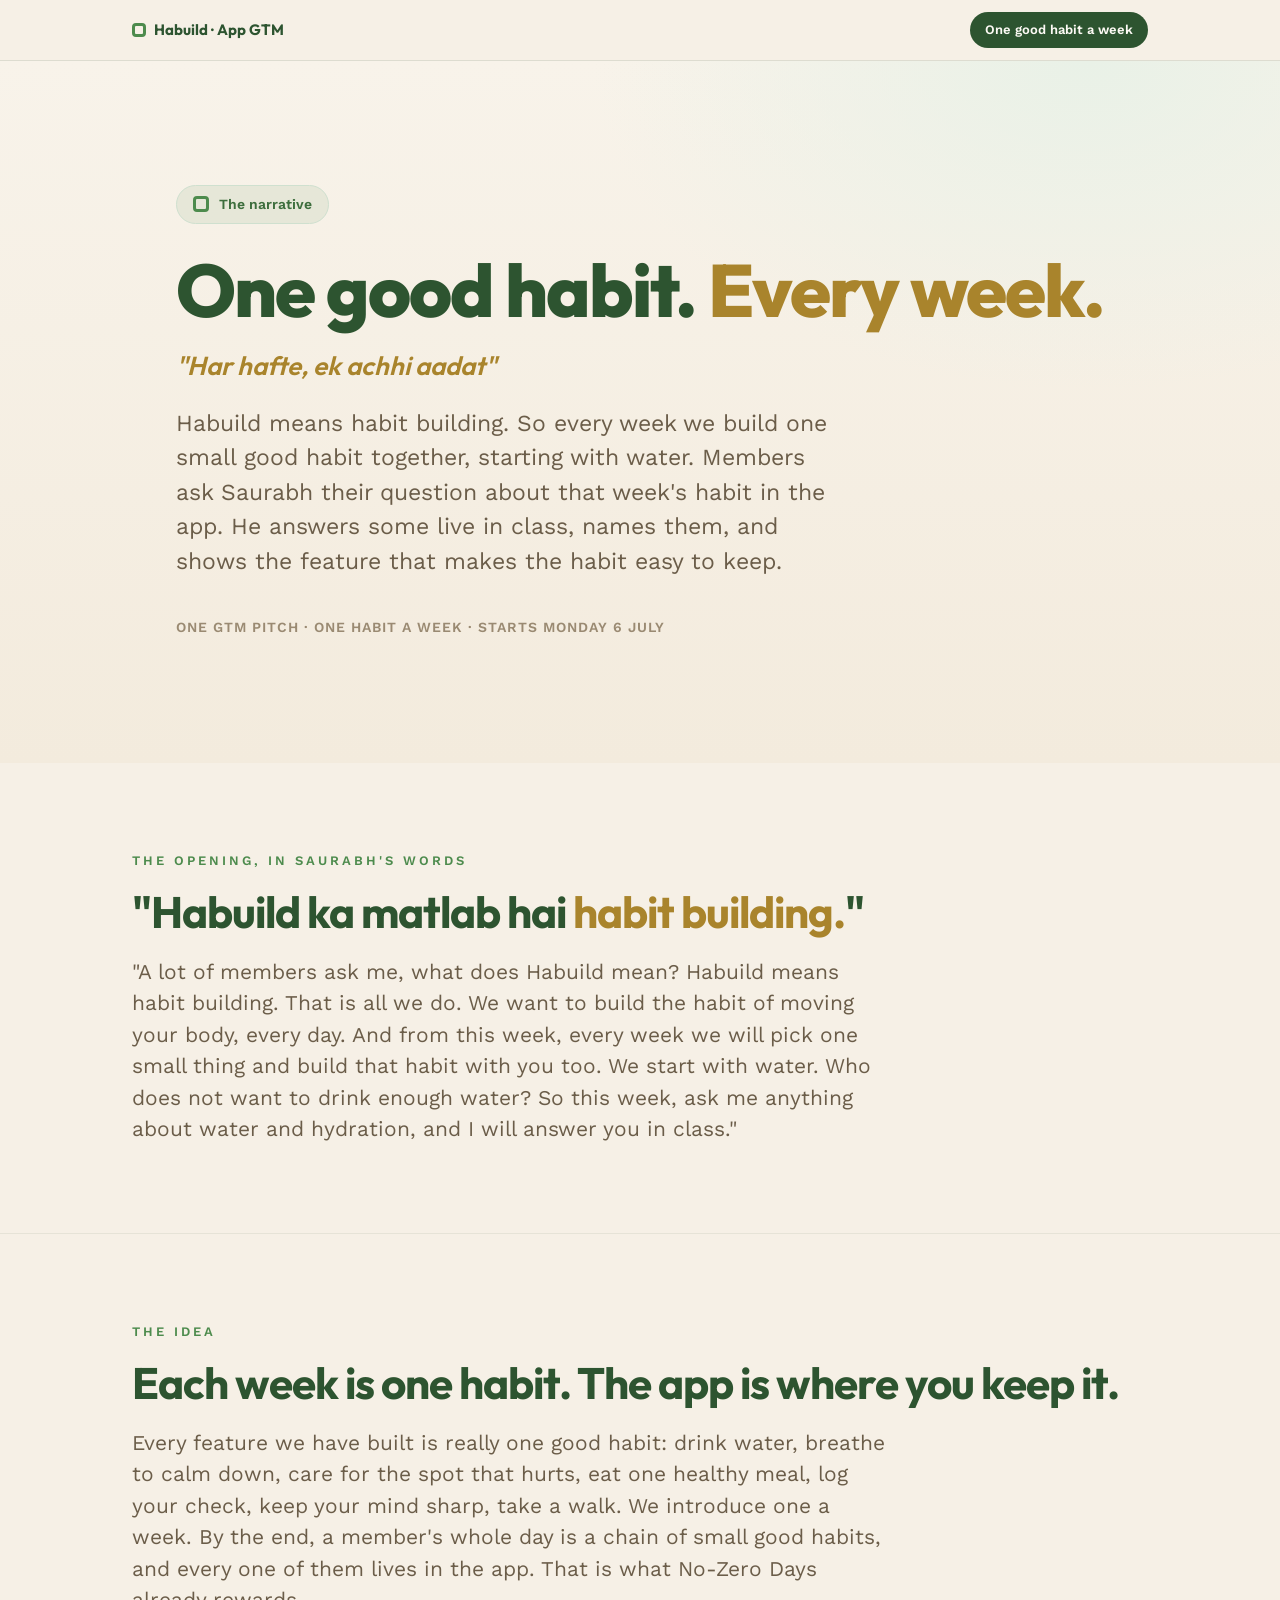
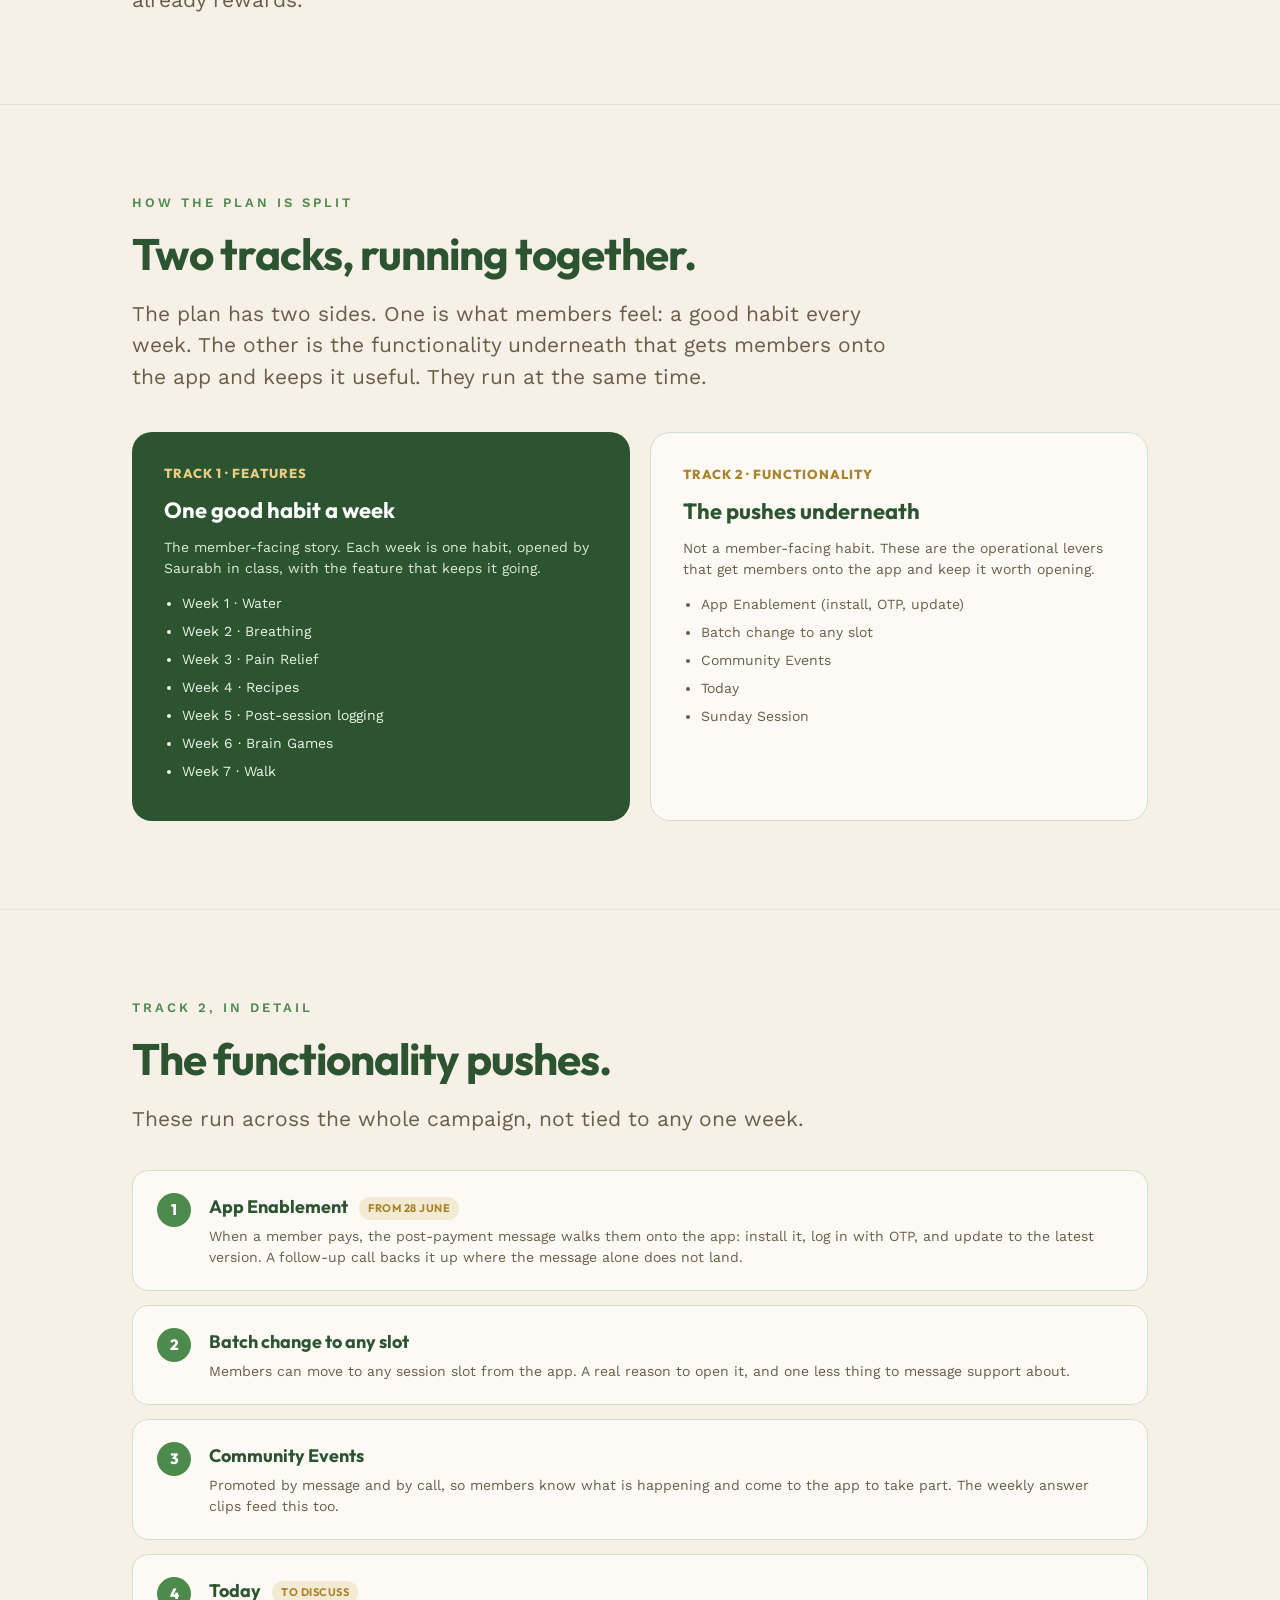
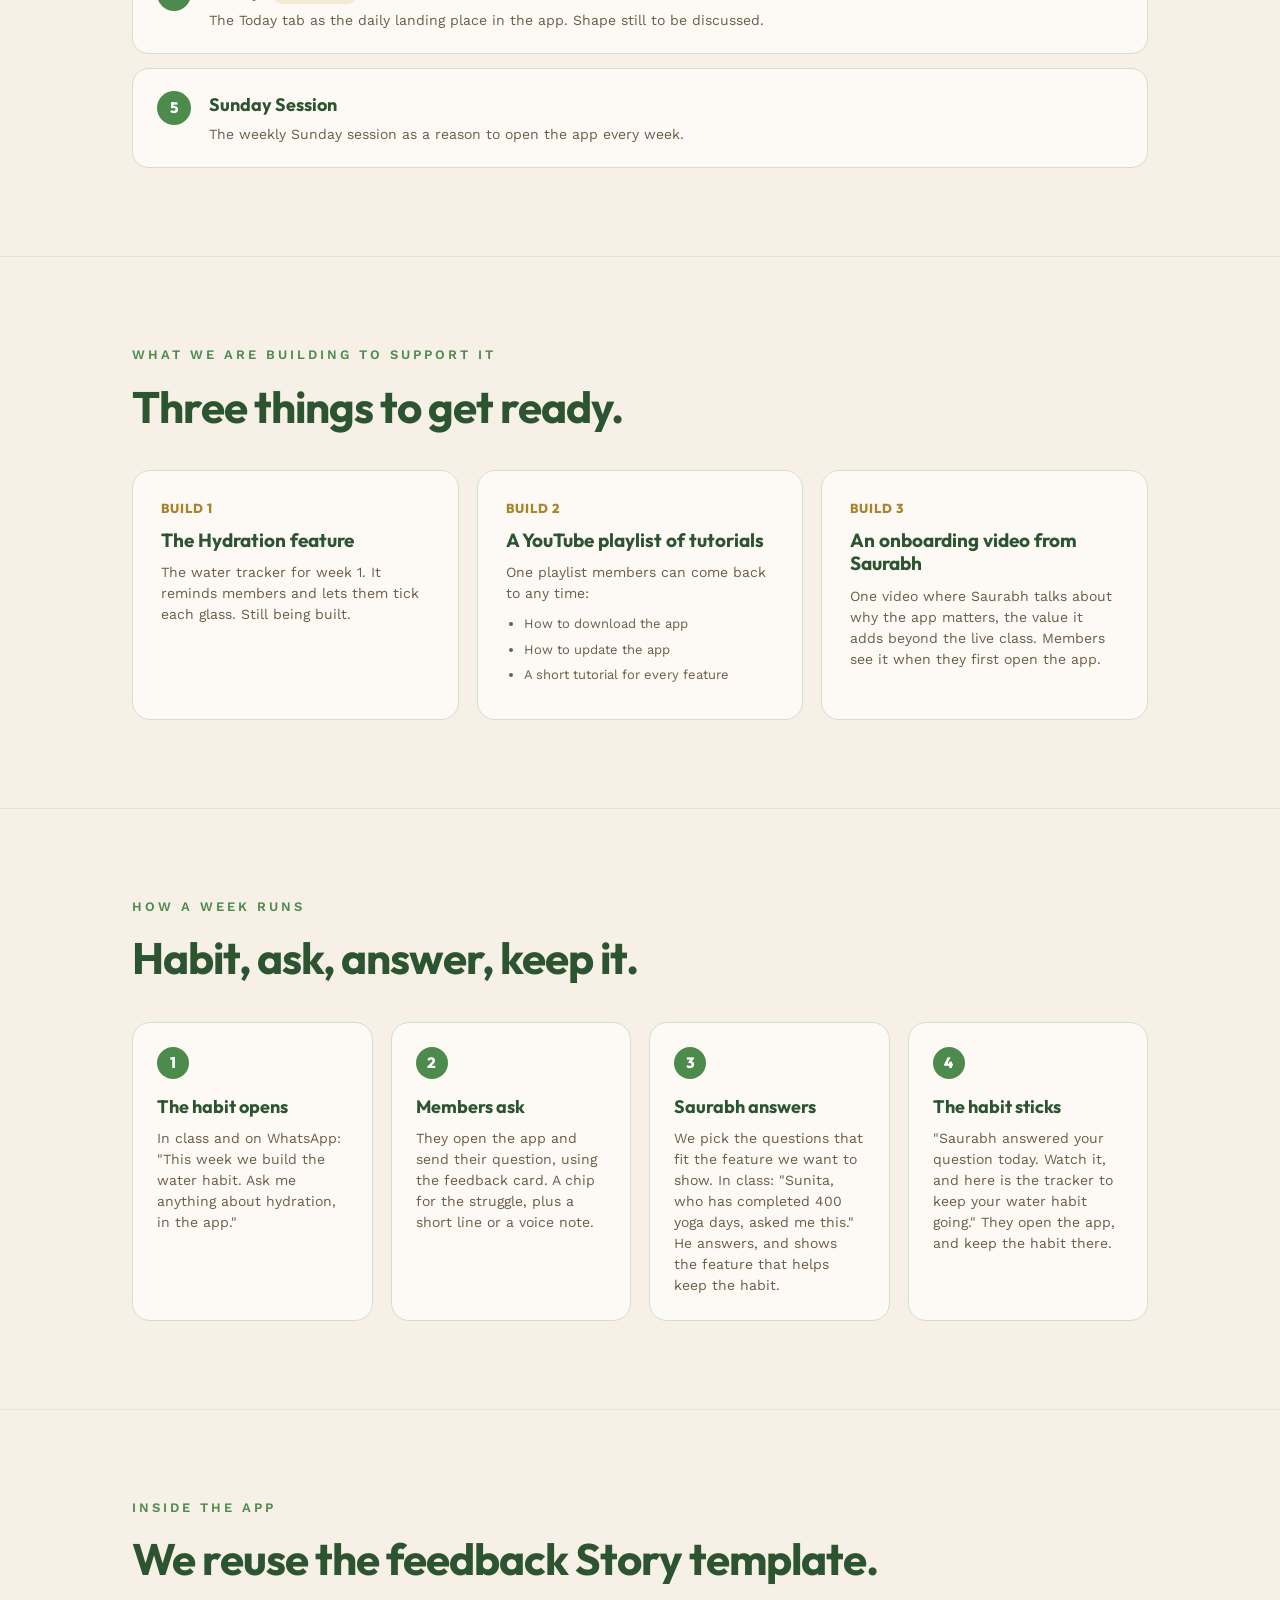
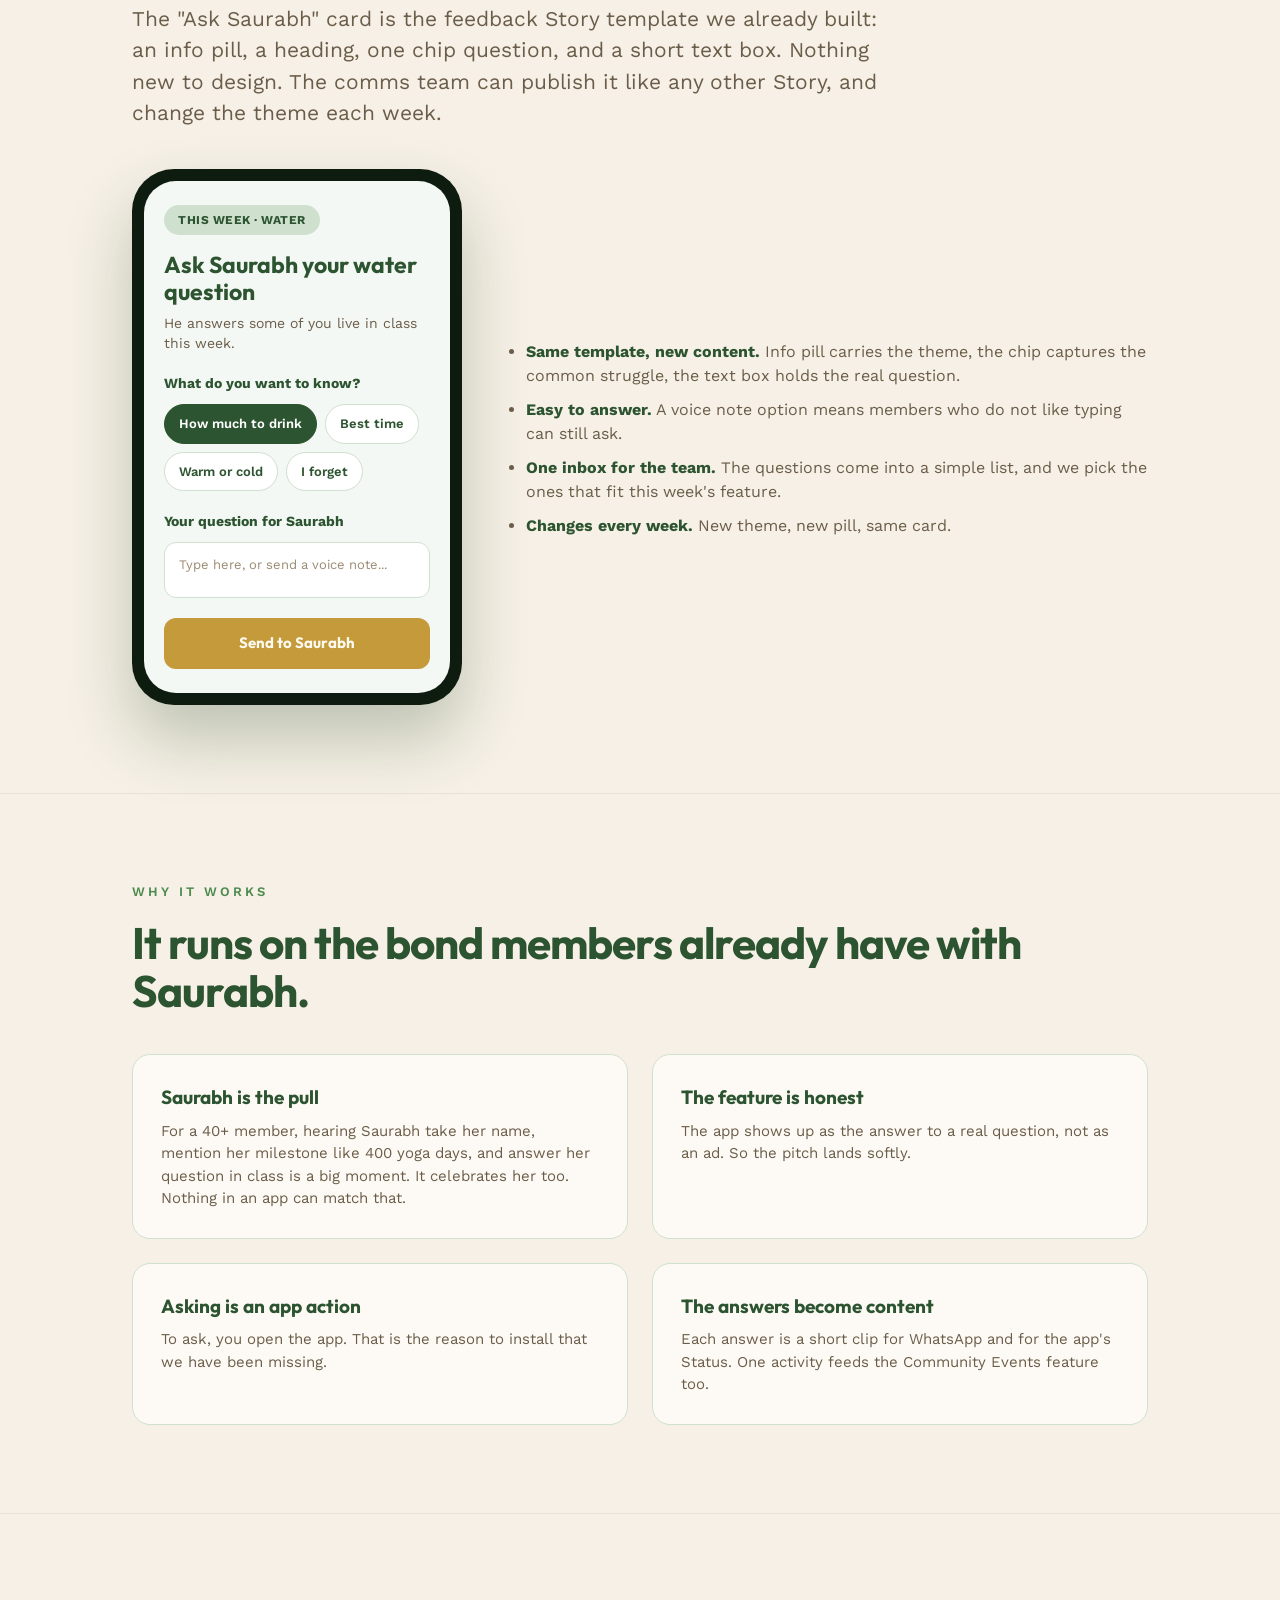
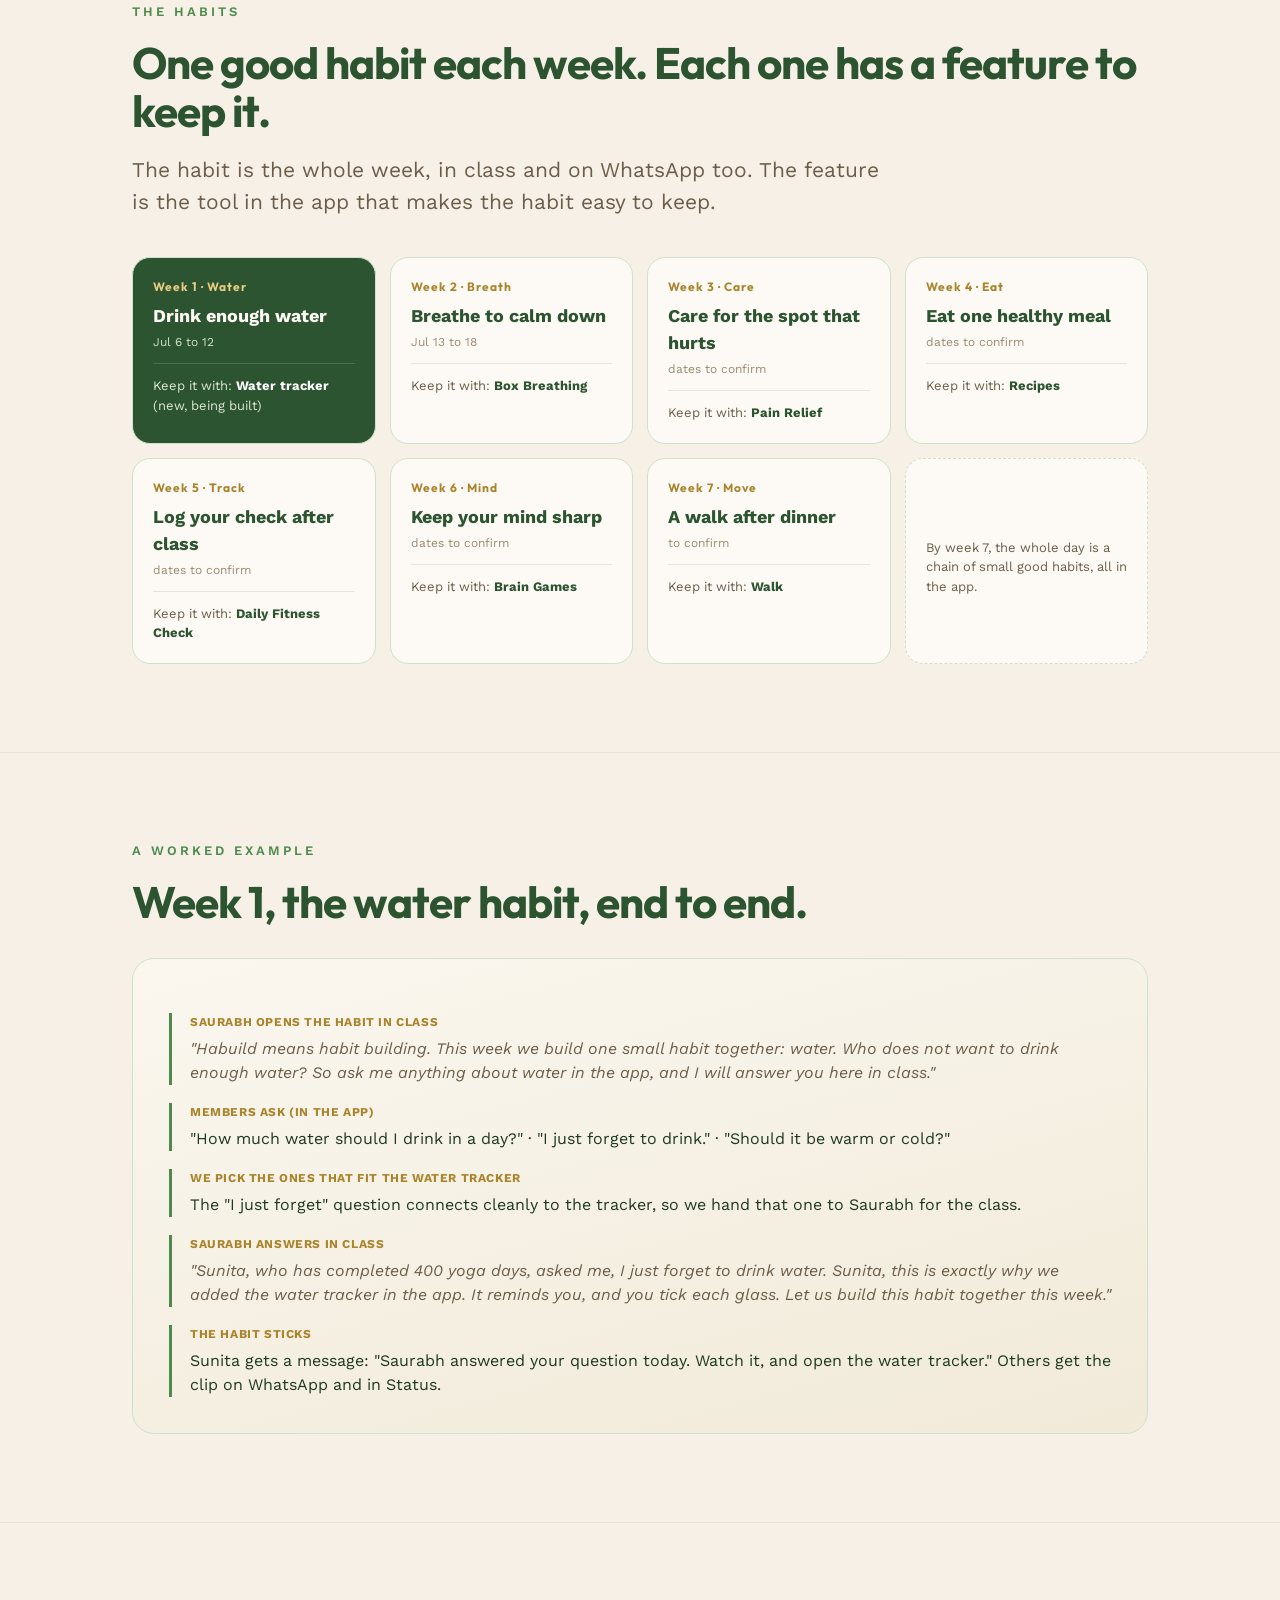
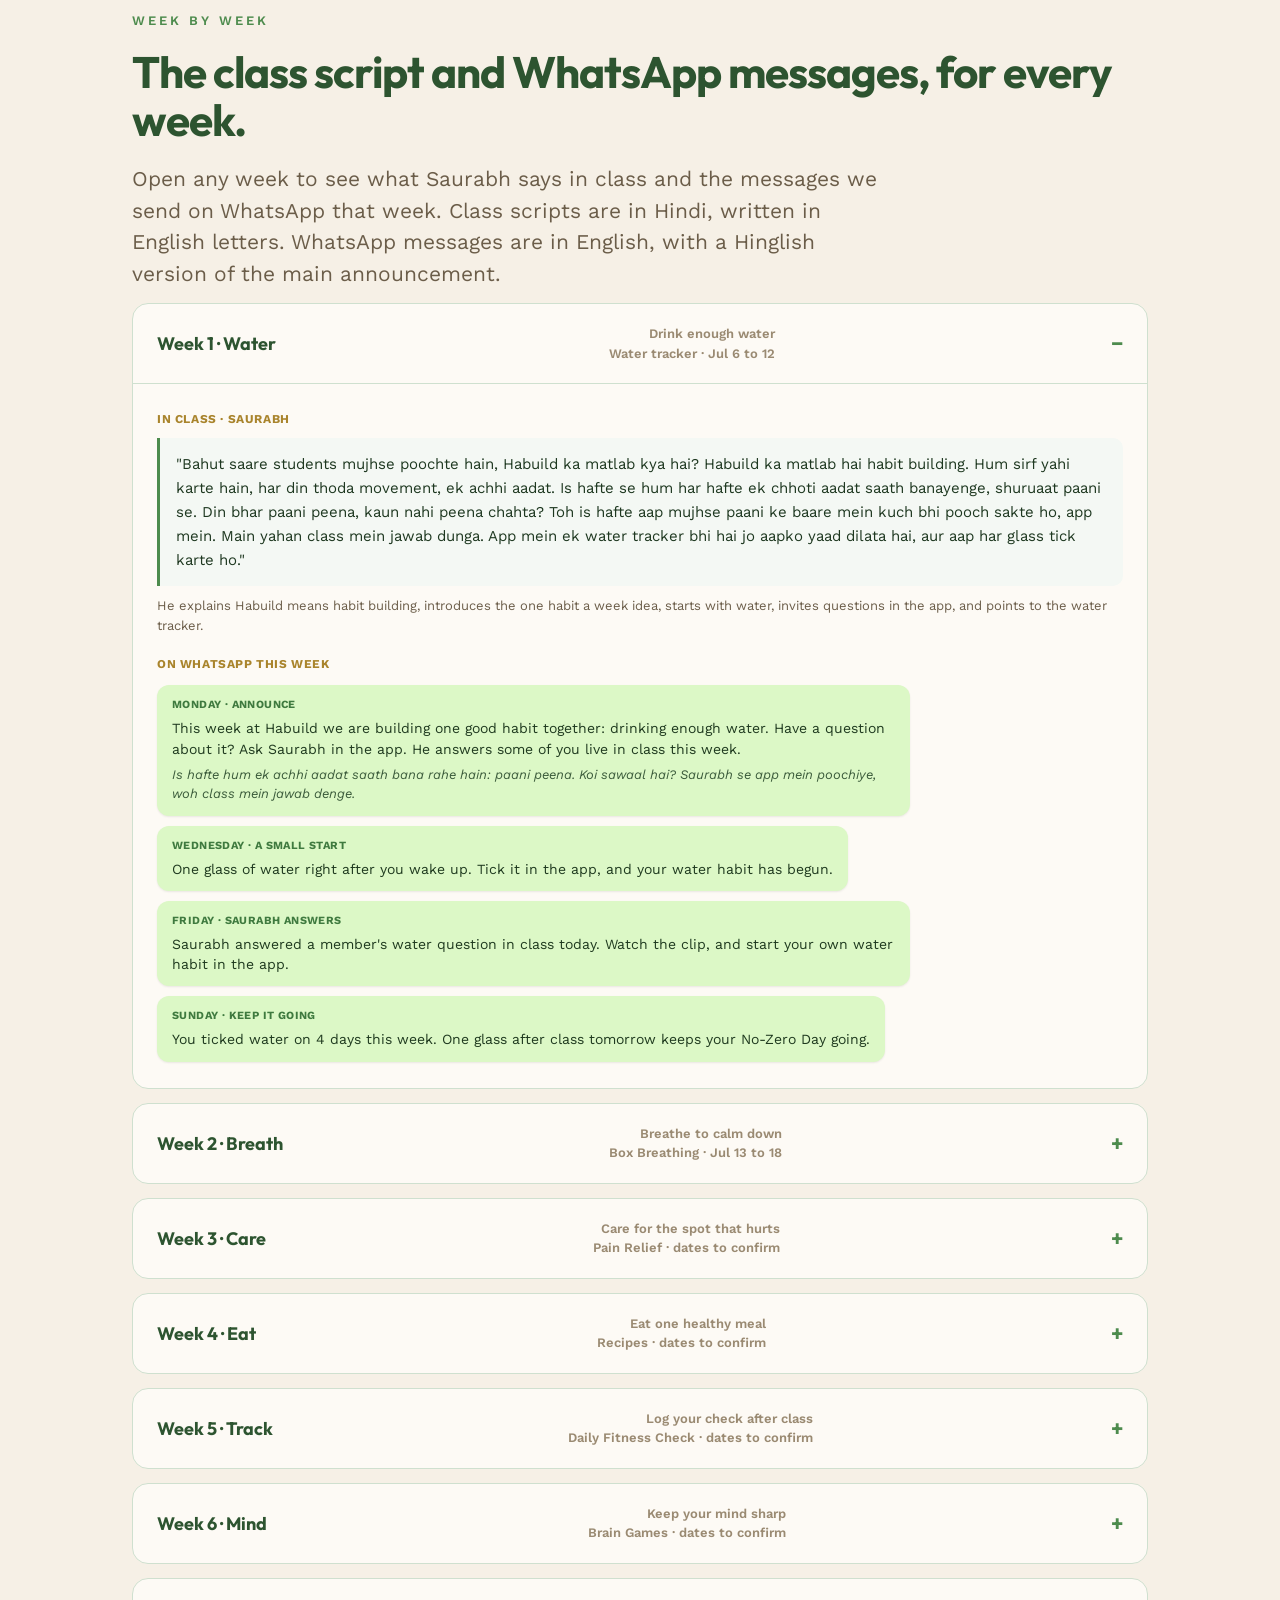
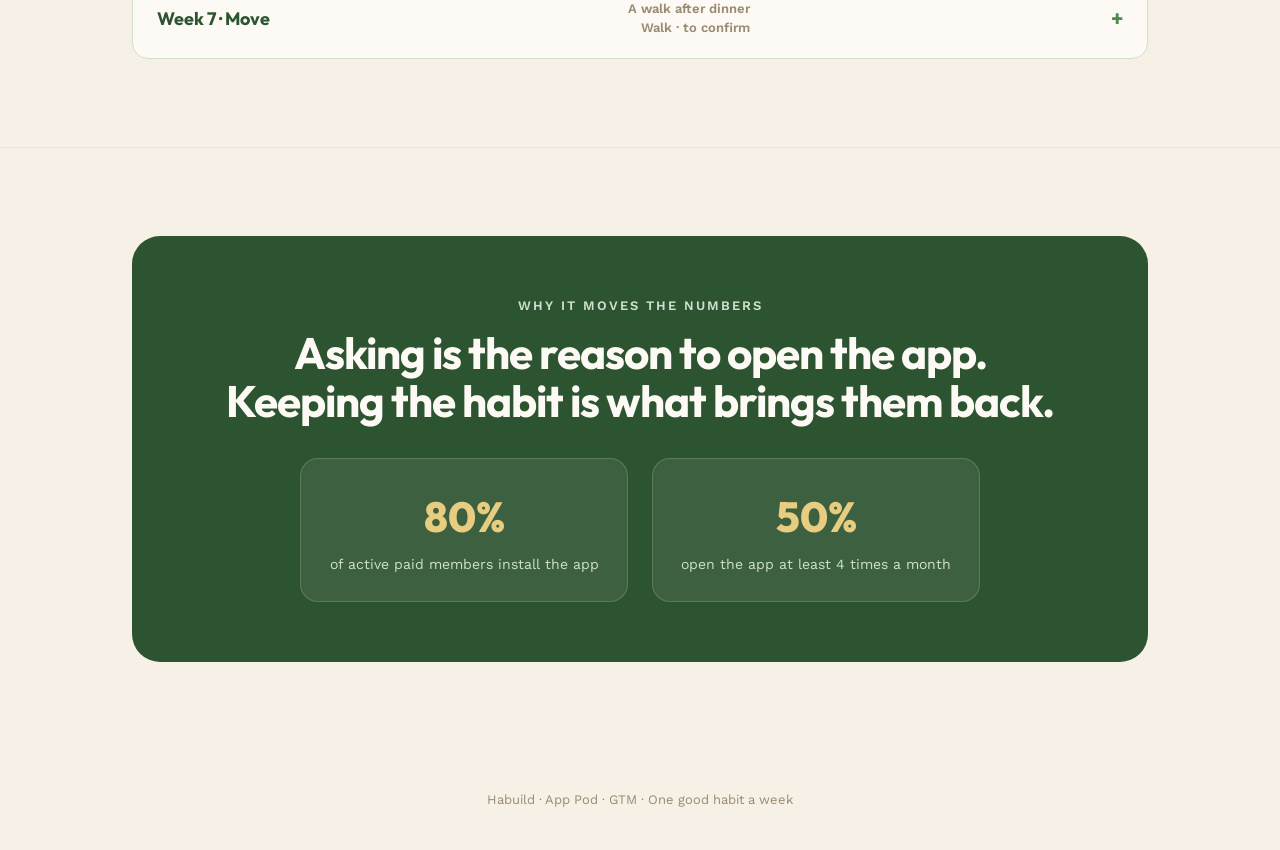
==== commit 9f856cdf: "Split GTM into two tracks: Features (themes) and Functionality Co-Authored-By: Claude Opus 4.8 (1M c" ====
--- a/gtm-pitch-ask-saurabh.html
+++ b/gtm-pitch-ask-saurabh.html
@@ -53,6 +53,29 @@
   .pillar p{font-size:14px;margin-top:10px;}
   .pillar ul{margin:10px 0 0 0;padding-left:18px;}
   .pillar li{font-size:13px;color:var(--warm);margin-bottom:6px;}
+  .tracks{display:grid;grid-template-columns:1fr 1fr;gap:20px;margin-top:40px;}
+  .track{border-radius:20px;padding:32px;}
+  .track.feat{background:var(--sage-700);}
+  .track.func{background:var(--ivory);border:1px solid var(--sage-200);}
+  .track .tk{font-family:'Outfit';font-weight:800;font-size:13px;letter-spacing:1px;}
+  .track.feat .tk{color:#e8cc80;}
+  .track.func .tk{color:var(--gold-dk);}
+  .track h3{font-size:22px;margin-top:10px;}
+  .track.feat h3{color:#fff;}
+  .track.func h3{color:var(--sage-700);}
+  .track p{font-size:14px;margin-top:10px;}
+  .track.feat p{color:#dbe8d6;}
+  .track.func p{color:var(--warm);}
+  .track ul{margin-top:14px;padding-left:18px;}
+  .track li{font-size:14px;margin-bottom:7px;}
+  .track.feat li{color:#eaf3e6;}
+  .track.func li{color:var(--warm);}
+  .funclist{margin-top:36px;display:flex;flex-direction:column;gap:14px;}
+  .funcitem{display:flex;gap:18px;background:var(--ivory);border:1px solid var(--sage-200);border-radius:16px;padding:22px 24px;align-items:flex-start;}
+  .funcitem .fn{flex-shrink:0;font-family:'Outfit';font-weight:800;font-size:15px;color:#fff;background:var(--sage-500);width:34px;height:34px;border-radius:50%;display:flex;align-items:center;justify-content:center;}
+  .funcitem .ft{font-family:'Outfit';font-weight:700;font-size:18px;color:var(--sage-700);}
+  .funcitem p{font-size:14px;margin-top:6px;color:var(--warm);}
+  .funcitem .tag{display:inline-block;font-size:11px;font-weight:700;letter-spacing:.5px;color:var(--gold-dk);background:#f3ead4;padding:3px 9px;border-radius:999px;margin-left:8px;vertical-align:middle;}
   .weekacc{margin-top:14px;border:1px solid var(--sage-200);border-radius:16px;background:var(--ivory);overflow:hidden;}
   .weekacc summary{list-style:none;cursor:pointer;padding:20px 24px;font-family:'Outfit';font-weight:700;font-size:18px;color:var(--sage-700);display:flex;justify-content:space-between;align-items:center;gap:16px;}
   .weekacc summary::-webkit-details-marker{display:none;}
@@ -69,7 +92,7 @@
   .wamsg{background:#dcf8c6;border-radius:12px;padding:12px 15px;font-size:14px;color:#1f3a1f;max-width:78%;align-self:flex-start;box-shadow:0 1px 2px rgba(0,0,0,.08);line-height:1.45;}
   .wamsg .day{display:block;font-size:11px;font-weight:700;color:#3f7a3f;margin-bottom:5px;letter-spacing:.4px;}
   .wamsg .hinglish{display:block;margin-top:7px;color:#3a5a3a;font-style:italic;font-size:13px;}
-  @media(max-width:900px){.loopgrid,.theme-cal,.pillars{grid-template-columns:1fr;}.askwrap{flex-direction:column;}.wamsg{max-width:100%;}}
+  @media(max-width:900px){.loopgrid,.theme-cal,.pillars,.tracks{grid-template-columns:1fr;}.askwrap{flex-direction:column;}.wamsg{max-width:100%;}.funcitem{flex-direction:column;gap:12px;}}
 </style>
 </head>
 <body>
@@ -107,17 +130,97 @@
 
 <section>
   <div class="wrap">
-    <div class="eyebrow">What we are doing</div>
-    <h2>Three parts to this GTM.</h2>
-    <p class="lead">The weekly habit is the heart of it. Two more pieces support it, so members can find their way around the app and understand why it is worth opening.</p>
+    <div class="eyebrow">How the plan is split</div>
+    <h2>Two tracks, running together.</h2>
+    <p class="lead">The plan has two sides. One is what members feel: a good habit every week. The other is the functionality underneath that gets members onto the app and keeps it useful. They run at the same time.</p>
+    <div class="tracks">
+      <div class="track feat">
+        <div class="tk">TRACK 1 · FEATURES</div>
+        <h3>One good habit a week</h3>
+        <p>The member-facing story. Each week is one habit, opened by Saurabh in class, with the feature that keeps it going.</p>
+        <ul>
+          <li>Week 1 · Water</li>
+          <li>Week 2 · Breathing</li>
+          <li>Week 3 · Pain Relief</li>
+          <li>Week 4 · Recipes</li>
+          <li>Week 5 · Post-session logging</li>
+          <li>Week 6 · Brain Games</li>
+          <li>Week 7 · Walk</li>
+        </ul>
+      </div>
+      <div class="track func">
+        <div class="tk">TRACK 2 · FUNCTIONALITY</div>
+        <h3>The pushes underneath</h3>
+        <p>Not a member-facing habit. These are the operational levers that get members onto the app and keep it worth opening.</p>
+        <ul>
+          <li>App Enablement (install, OTP, update)</li>
+          <li>Batch change to any slot</li>
+          <li>Community Events</li>
+          <li>Today</li>
+          <li>Sunday Session</li>
+        </ul>
+      </div>
+    </div>
+  </div>
+</section>
+
+<section>
+  <div class="wrap">
+    <div class="eyebrow">Track 2, in detail</div>
+    <h2>The functionality pushes.</h2>
+    <p class="lead">These run across the whole campaign, not tied to any one week.</p>
+    <div class="funclist">
+      <div class="funcitem">
+        <div class="fn">1</div>
+        <div>
+          <div class="ft">App Enablement <span class="tag">FROM 28 JUNE</span></div>
+          <p>When a member pays, the post-payment message walks them onto the app: install it, log in with OTP, and update to the latest version. A follow-up call backs it up where the message alone does not land.</p>
+        </div>
+      </div>
+      <div class="funcitem">
+        <div class="fn">2</div>
+        <div>
+          <div class="ft">Batch change to any slot</div>
+          <p>Members can move to any session slot from the app. A real reason to open it, and one less thing to message support about.</p>
+        </div>
+      </div>
+      <div class="funcitem">
+        <div class="fn">3</div>
+        <div>
+          <div class="ft">Community Events</div>
+          <p>Promoted by message and by call, so members know what is happening and come to the app to take part. The weekly answer clips feed this too.</p>
+        </div>
+      </div>
+      <div class="funcitem">
+        <div class="fn">4</div>
+        <div>
+          <div class="ft">Today <span class="tag">TO DISCUSS</span></div>
+          <p>The Today tab as the daily landing place in the app. Shape still to be discussed.</p>
+        </div>
+      </div>
+      <div class="funcitem">
+        <div class="fn">5</div>
+        <div>
+          <div class="ft">Sunday Session</div>
+          <p>The weekly Sunday session as a reason to open the app every week.</p>
+        </div>
+      </div>
+    </div>
+  </div>
+</section>
+
+<section>
+  <div class="wrap">
+    <div class="eyebrow">What we are building to support it</div>
+    <h2>Three things to get ready.</h2>
     <div class="pillars">
       <div class="pillar">
-        <div class="pn">PART 1</div>
-        <h3>One feature a week, as one good habit</h3>
-        <p>Each week we introduce one feature as one good habit. Saurabh opens it in class, members ask their question in the app, and the feature is what keeps the habit going. Seven habits across the campaign.</p>
+        <div class="pn">BUILD 1</div>
+        <h3>The Hydration feature</h3>
+        <p>The water tracker for week 1. It reminds members and lets them tick each glass. Still being built.</p>
       </div>
       <div class="pillar">
-        <div class="pn">PART 2</div>
+        <div class="pn">BUILD 2</div>
         <h3>A YouTube playlist of tutorials</h3>
         <p>One playlist members can come back to any time:</p>
         <ul>
@@ -125,12 +228,11 @@
           <li>How to update the app</li>
           <li>A short tutorial for every feature</li>
         </ul>
-        <p>Saurabh points to it in class and on WhatsApp whenever someone gets stuck.</p>
       </div>
       <div class="pillar">
-        <div class="pn">PART 3</div>
+        <div class="pn">BUILD 3</div>
         <h3>An onboarding video from Saurabh</h3>
-        <p>We need one video from Saurabh where he talks about why the app matters, the value it adds beyond the live class. New and existing members see it when they first open the app, so the first thing they hear is from him.</p>
+        <p>One video where Saurabh talks about why the app matters, the value it adds beyond the live class. Members see it when they first open the app.</p>
       </div>
     </div>
   </div>
